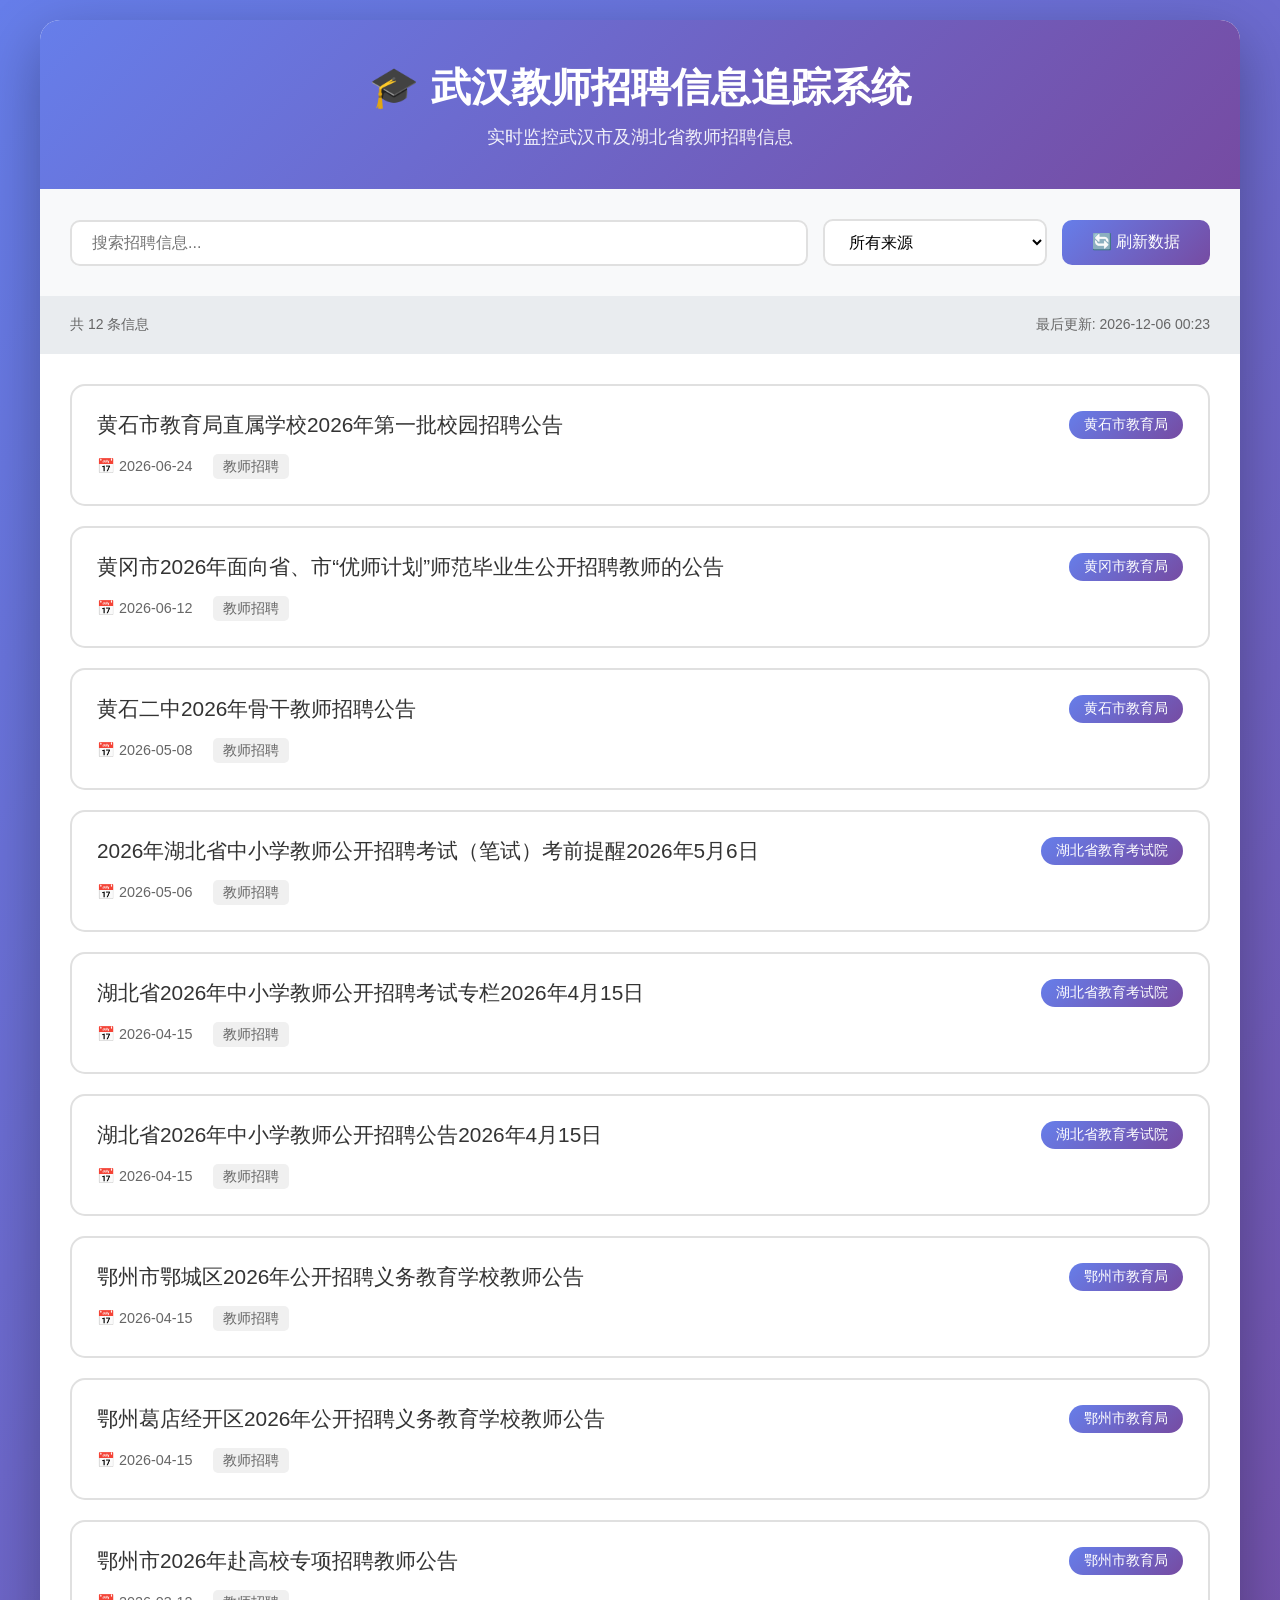
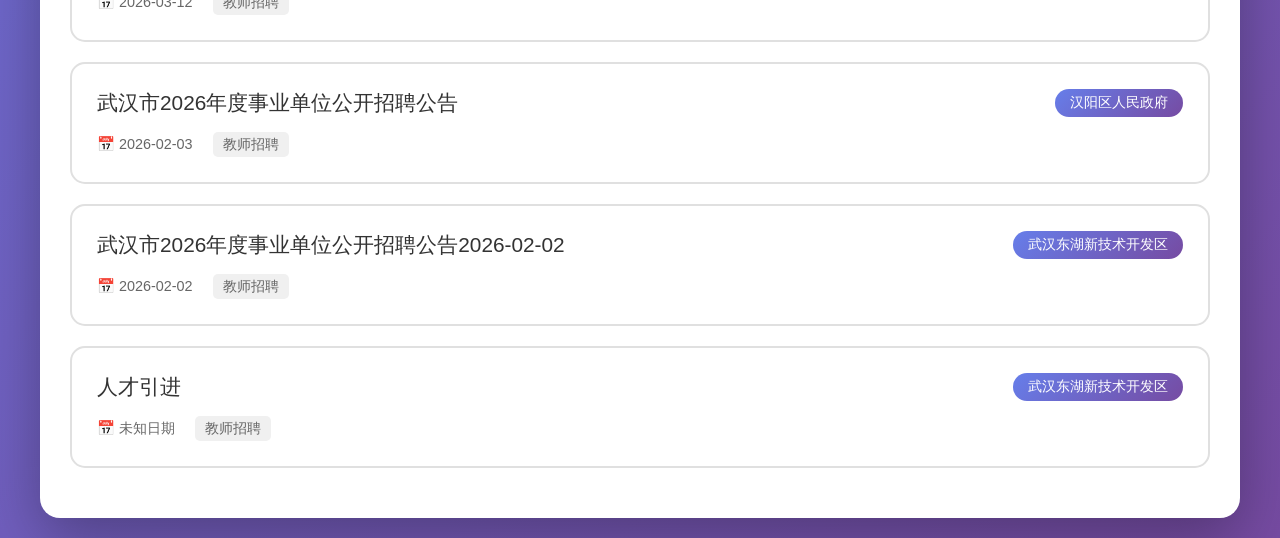
==== frontend/index.html @ ce36829b "feat: 新增7个数据源 + 搜狗微信搜索 + 前端动态过滤 + 自动部署Pages 数据源扩展: - 新增武汉东湖新技术开发区、汉阳区、蔡甸区政府网站 - 新增鄂州、黄石、黄冈、孝感市教育局官网 " ====
<!DOCTYPE html>
<html lang="zh-CN">
<head>
    <meta charset="UTF-8">
    <meta name="viewport" content="width=device-width, initial-scale=1.0">
    <title>武汉教师招聘信息追踪系统</title>
    <link rel="stylesheet" href="style.css">
</head>
<body>
    <div class="container">
        <header>
            <h1>🎓 武汉教师招聘信息追踪系统</h1>
            <p class="subtitle">实时监控武汉市及湖北省教师招聘信息</p>
        </header>

        <div class="controls">
            <input type="text" id="searchInput" placeholder="搜索招聘信息..." oninput="filterJobs()">
            <select id="sourceFilter" onchange="filterJobs()">
                <option value="">所有来源</option>
            </select>
            <button onclick="loadJobs()">🔄 刷新数据</button>
        </div>

        <div class="stats">
            <span id="totalCount">共 0 条信息</span>
            <span id="lastUpdate">最后更新: --</span>
        </div>

        <div id="jobList" class="job-list">
            <p class="loading">正在加载数据...</p>
        </div>
    </div>

    <script src="app.js"></script>
</body>
</html>
---- frontend/style.css ----
* {
    margin: 0;
    padding: 0;
    box-sizing: border-box;
}

body {
    font-family: -apple-system, BlinkMacSystemFont, 'Segoe UI', 'Noto Sans SC', sans-serif;
    background: linear-gradient(135deg, #667eea 0%, #764ba2 100%);
    min-height: 100vh;
    padding: 20px;
}

.container {
    max-width: 1200px;
    margin: 0 auto;
    background: white;
    border-radius: 20px;
    box-shadow: 0 20px 60px rgba(0, 0, 0, 0.3);
    overflow: hidden;
}

header {
    background: linear-gradient(135deg, #667eea 0%, #764ba2 100%);
    color: white;
    padding: 40px;
    text-align: center;
}

header h1 {
    font-size: 2.5em;
    margin-bottom: 10px;
}

.subtitle {
    font-size: 1.1em;
    opacity: 0.9;
}

.controls {
    padding: 30px;
    background: #f8f9fa;
    display: flex;
    gap: 15px;
    flex-wrap: wrap;
    align-items: center;
}

#searchInput {
    flex: 1;
    min-width: 300px;
    padding: 12px 20px;
    border: 2px solid #e0e0e0;
    border-radius: 10px;
    font-size: 16px;
    transition: border-color 0.3s;
}

#searchInput:focus {
    outline: none;
    border-color: #667eea;
}

#sourceFilter {
    padding: 12px 20px;
    border: 2px solid #e0e0e0;
    border-radius: 10px;
    font-size: 16px;
    background: white;
    cursor: pointer;
    min-width: 200px;
}

button {
    padding: 12px 30px;
    background: linear-gradient(135deg, #667eea 0%, #764ba2 100%);
    color: white;
    border: none;
    border-radius: 10px;
    font-size: 16px;
    cursor: pointer;
    transition: transform 0.2s;
}

button:hover {
    transform: translateY(-2px);
}

.stats {
    padding: 20px 30px;
    background: #e9ecef;
    display: flex;
    justify-content: space-between;
    font-size: 14px;
    color: #666;
}

.job-list {
    padding: 30px;
}

.job-item {
    background: white;
    border: 2px solid #e0e0e0;
    border-radius: 15px;
    padding: 25px;
    margin-bottom: 20px;
    transition: all 0.3s;
    cursor: pointer;
}

.job-item:hover {
    border-color: #667eea;
    box-shadow: 0 5px 20px rgba(102, 126, 234, 0.2);
    transform: translateY(-2px);
}

.job-header {
    display: flex;
    justify-content: space-between;
    align-items: flex-start;
    margin-bottom: 15px;
}

.job-title {
    font-size: 1.3em;
    color: #333;
    flex: 1;
    margin-right: 15px;
}

.job-source {
    background: linear-gradient(135deg, #667eea 0%, #764ba2 100%);
    color: white;
    padding: 5px 15px;
    border-radius: 20px;
    font-size: 0.85em;
    white-space: nowrap;
}

.job-meta {
    display: flex;
    gap: 20px;
    color: #666;
    font-size: 0.9em;
}

.job-date {
    display: flex;
    align-items: center;
    gap: 5px;
}

.job-type {
    background: #f0f0f0;
    padding: 3px 10px;
    border-radius: 5px;
}

.loading {
    text-align: center;
    padding: 60px;
    color: #666;
    font-size: 1.2em;
}

.no-results {
    text-align: center;
    padding: 60px;
    color: #999;
    font-size: 1.1em;
}

@media (max-width: 768px) {
    header h1 {
        font-size: 1.8em;
    }
    
    .controls {
        flex-direction: column;
    }
    
    #searchInput {
        min-width: 100%;
    }
    
    .job-header {
        flex-direction: column;
        gap: 10px;
    }
}
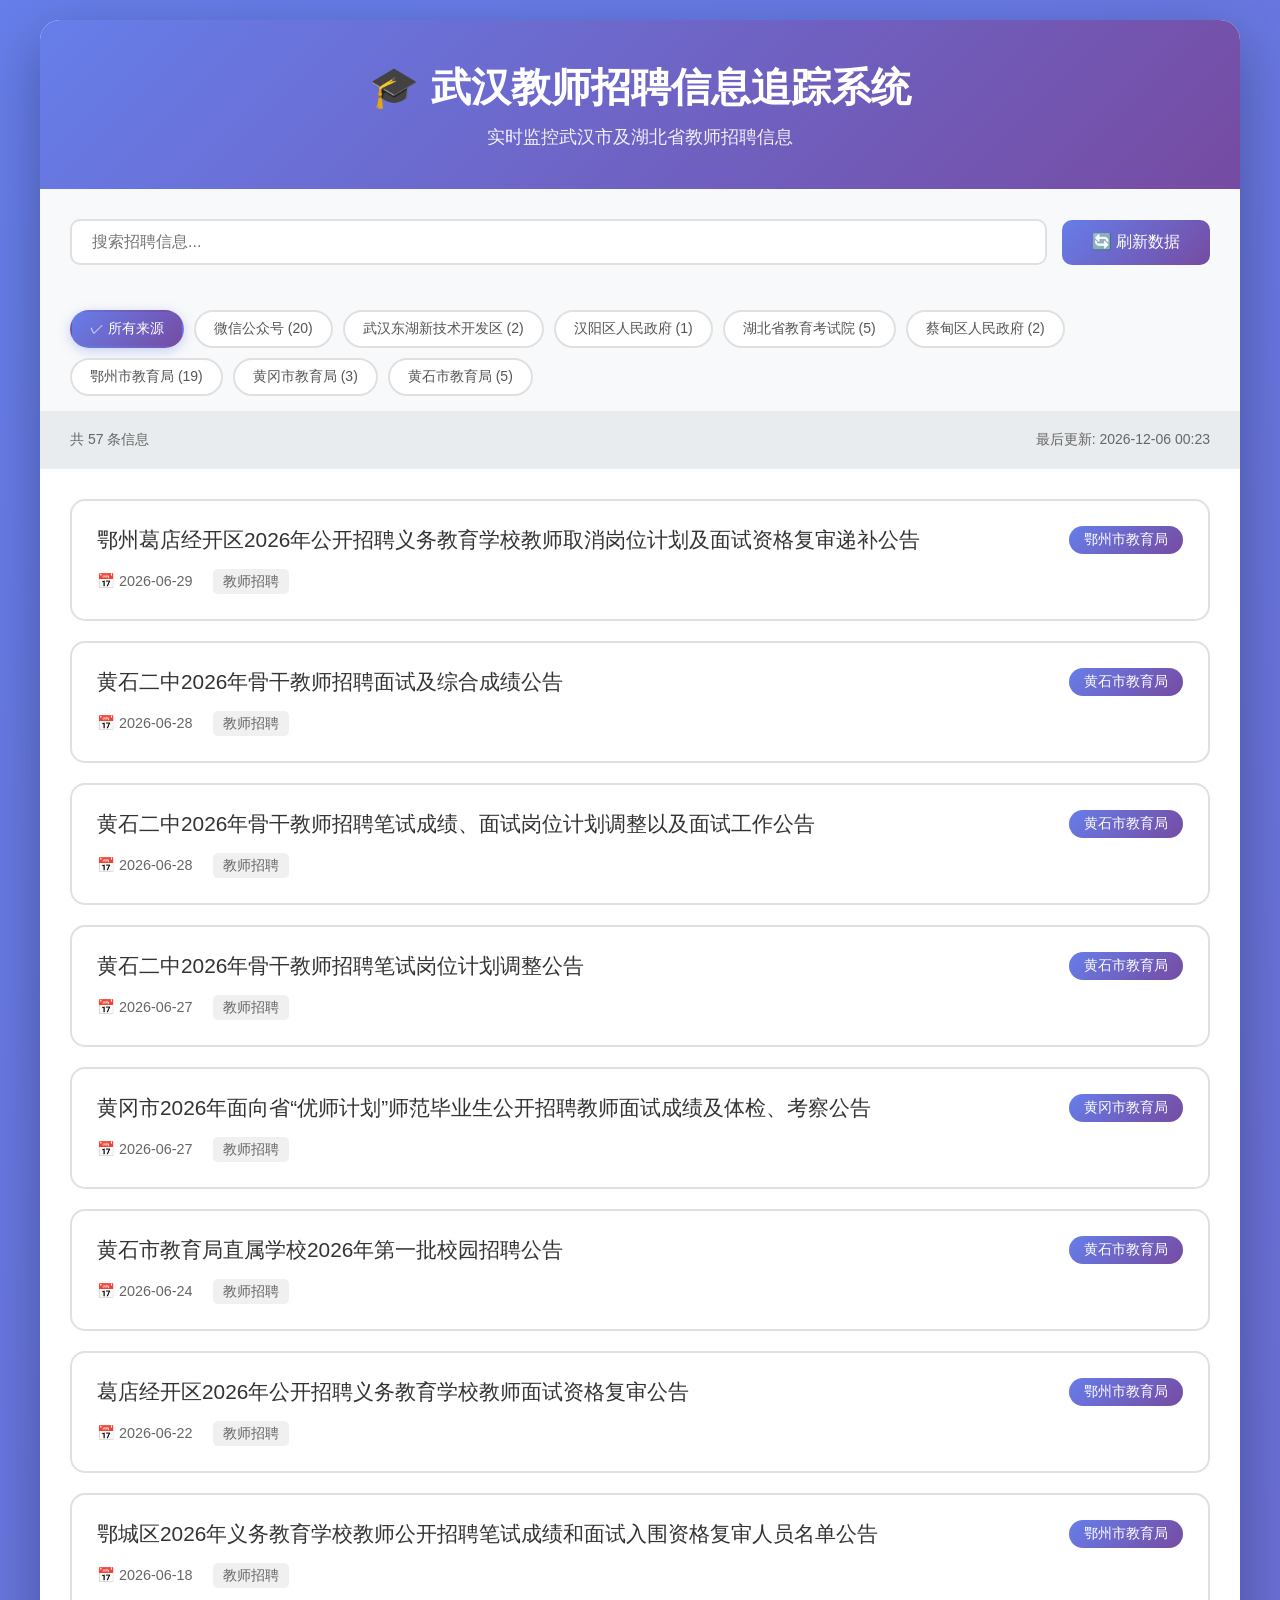
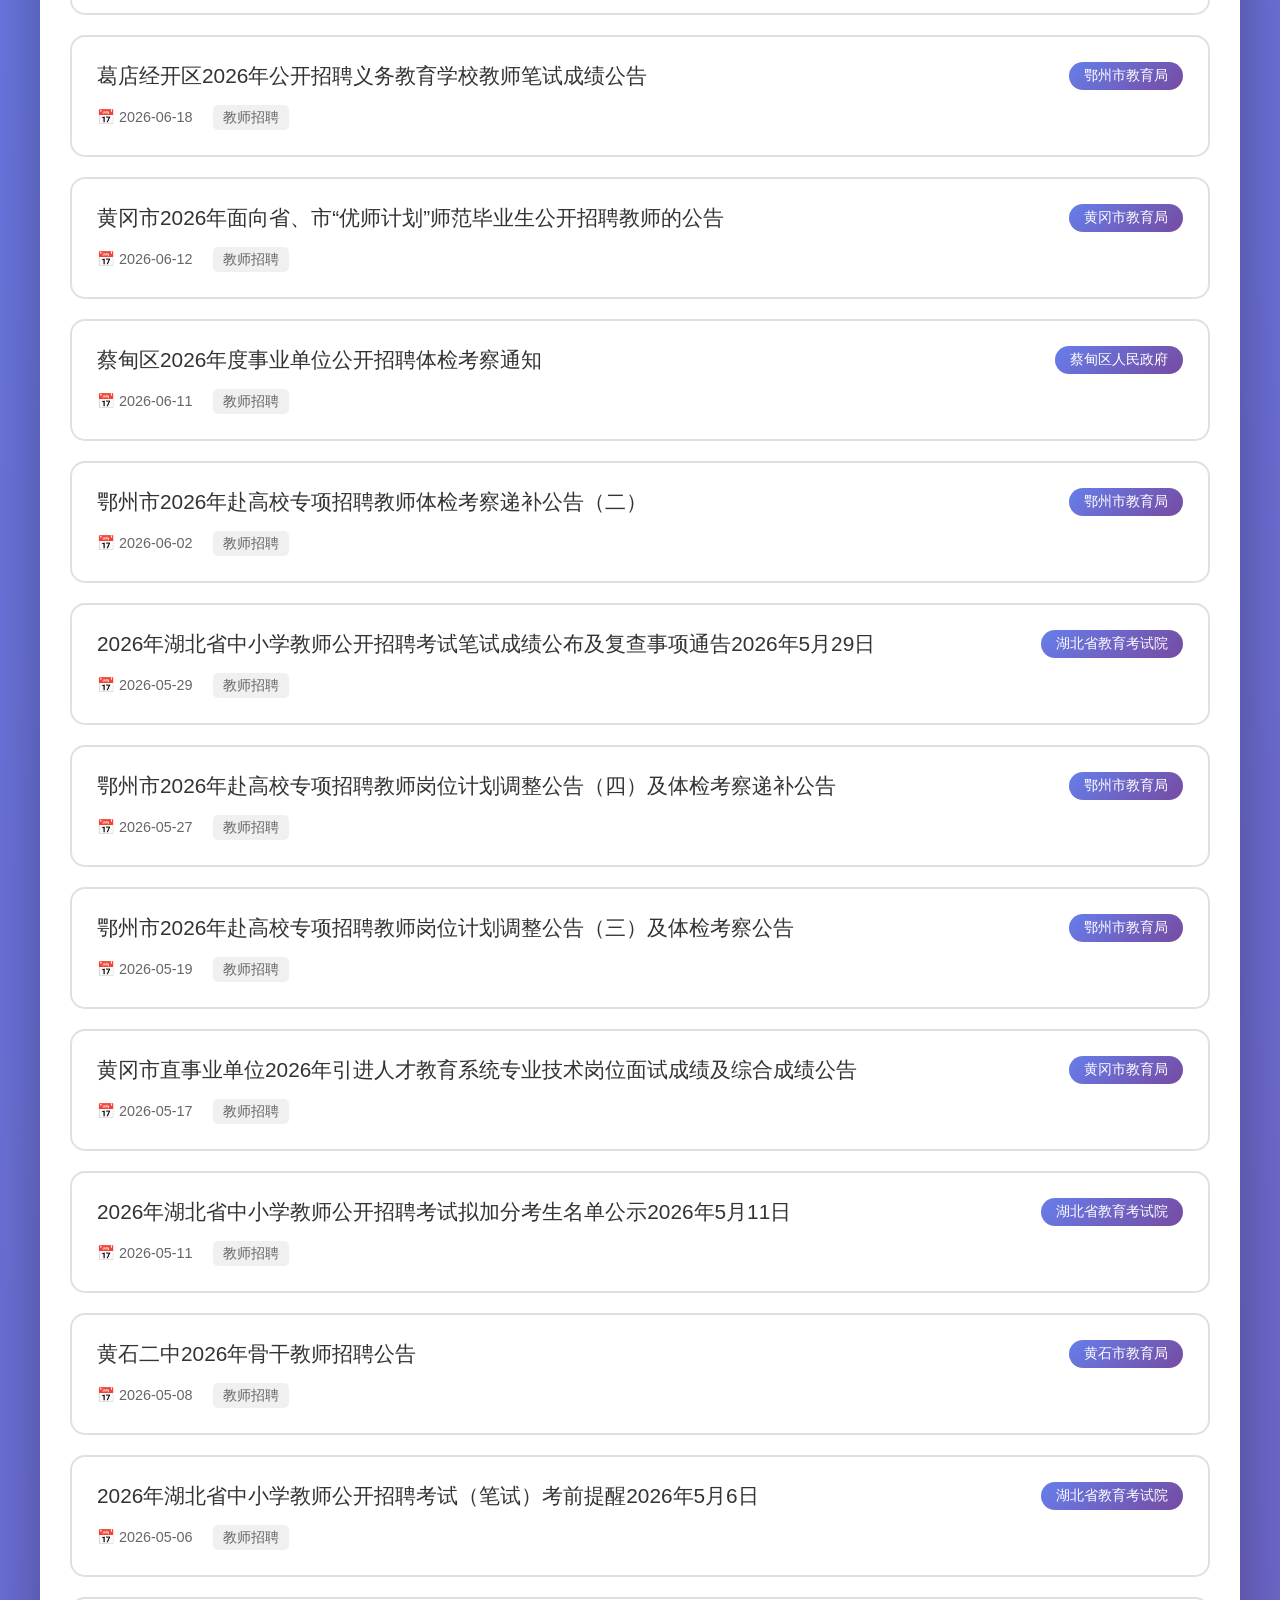
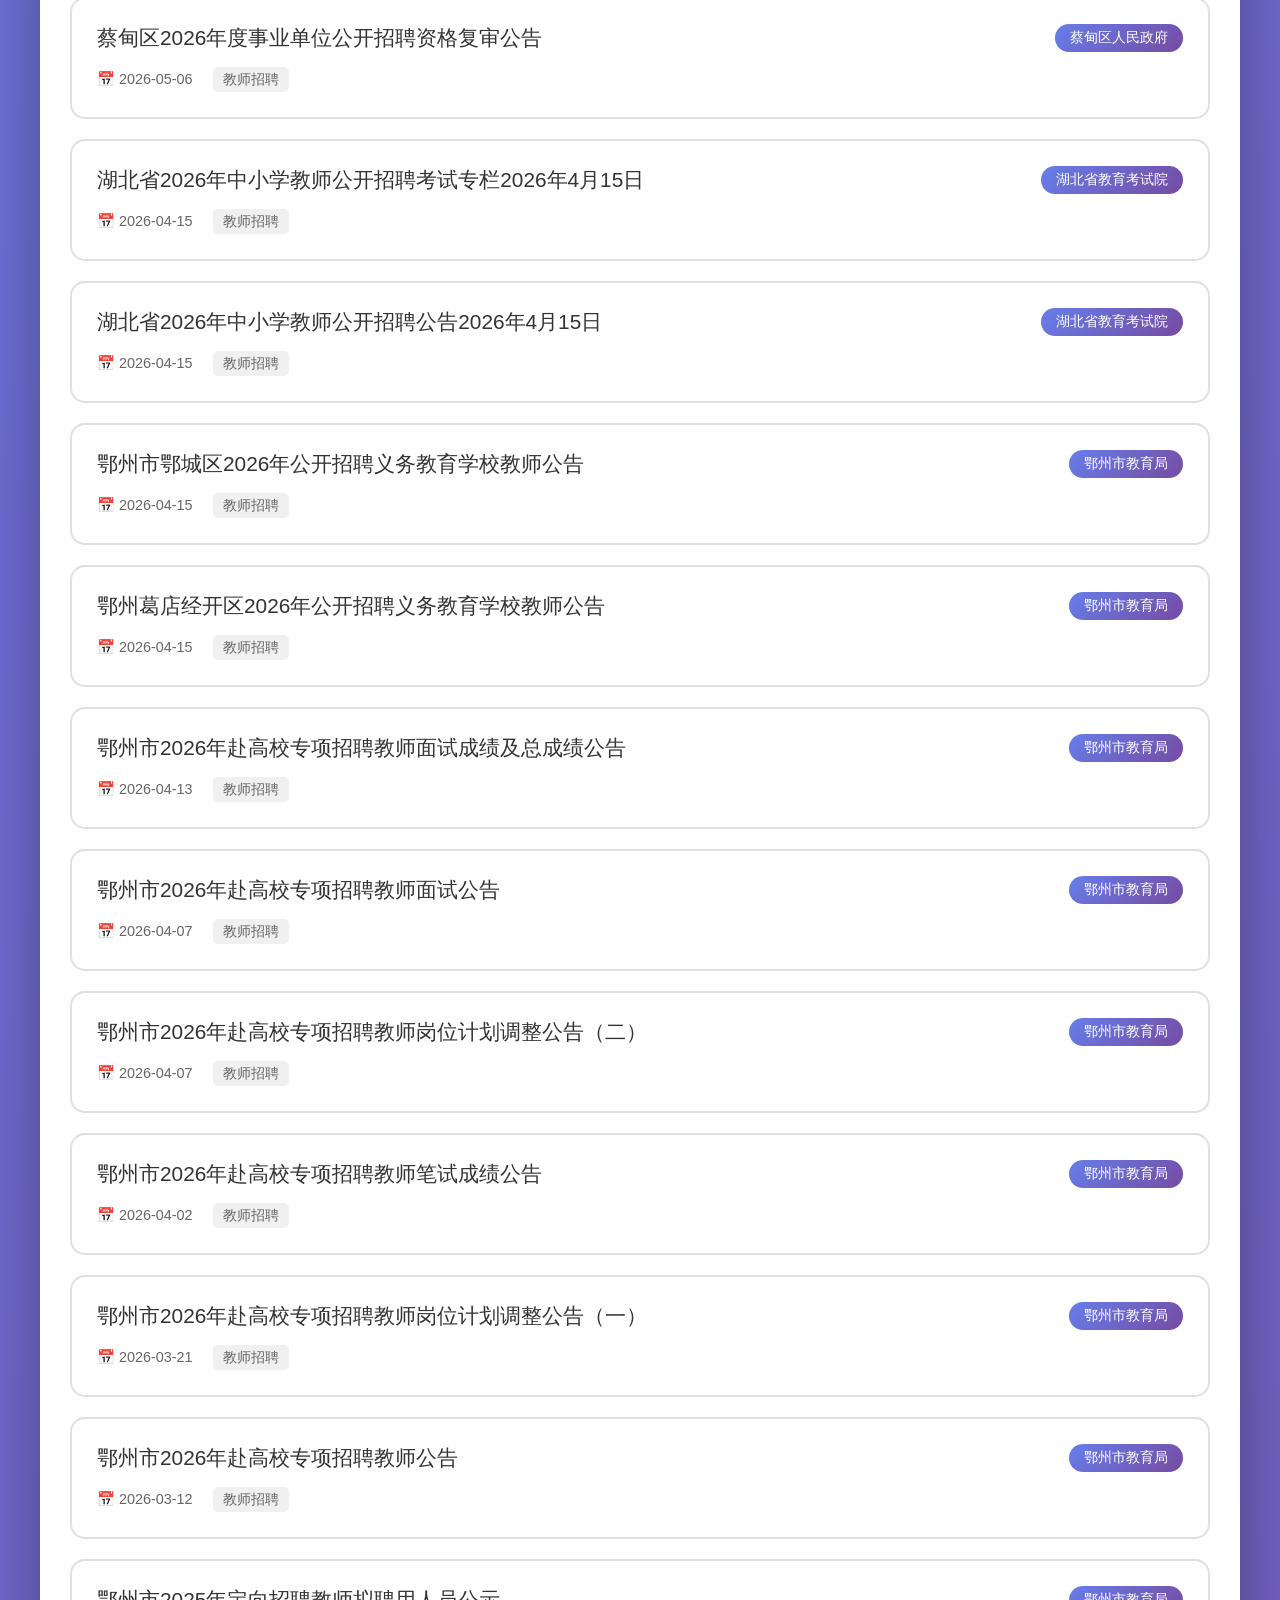
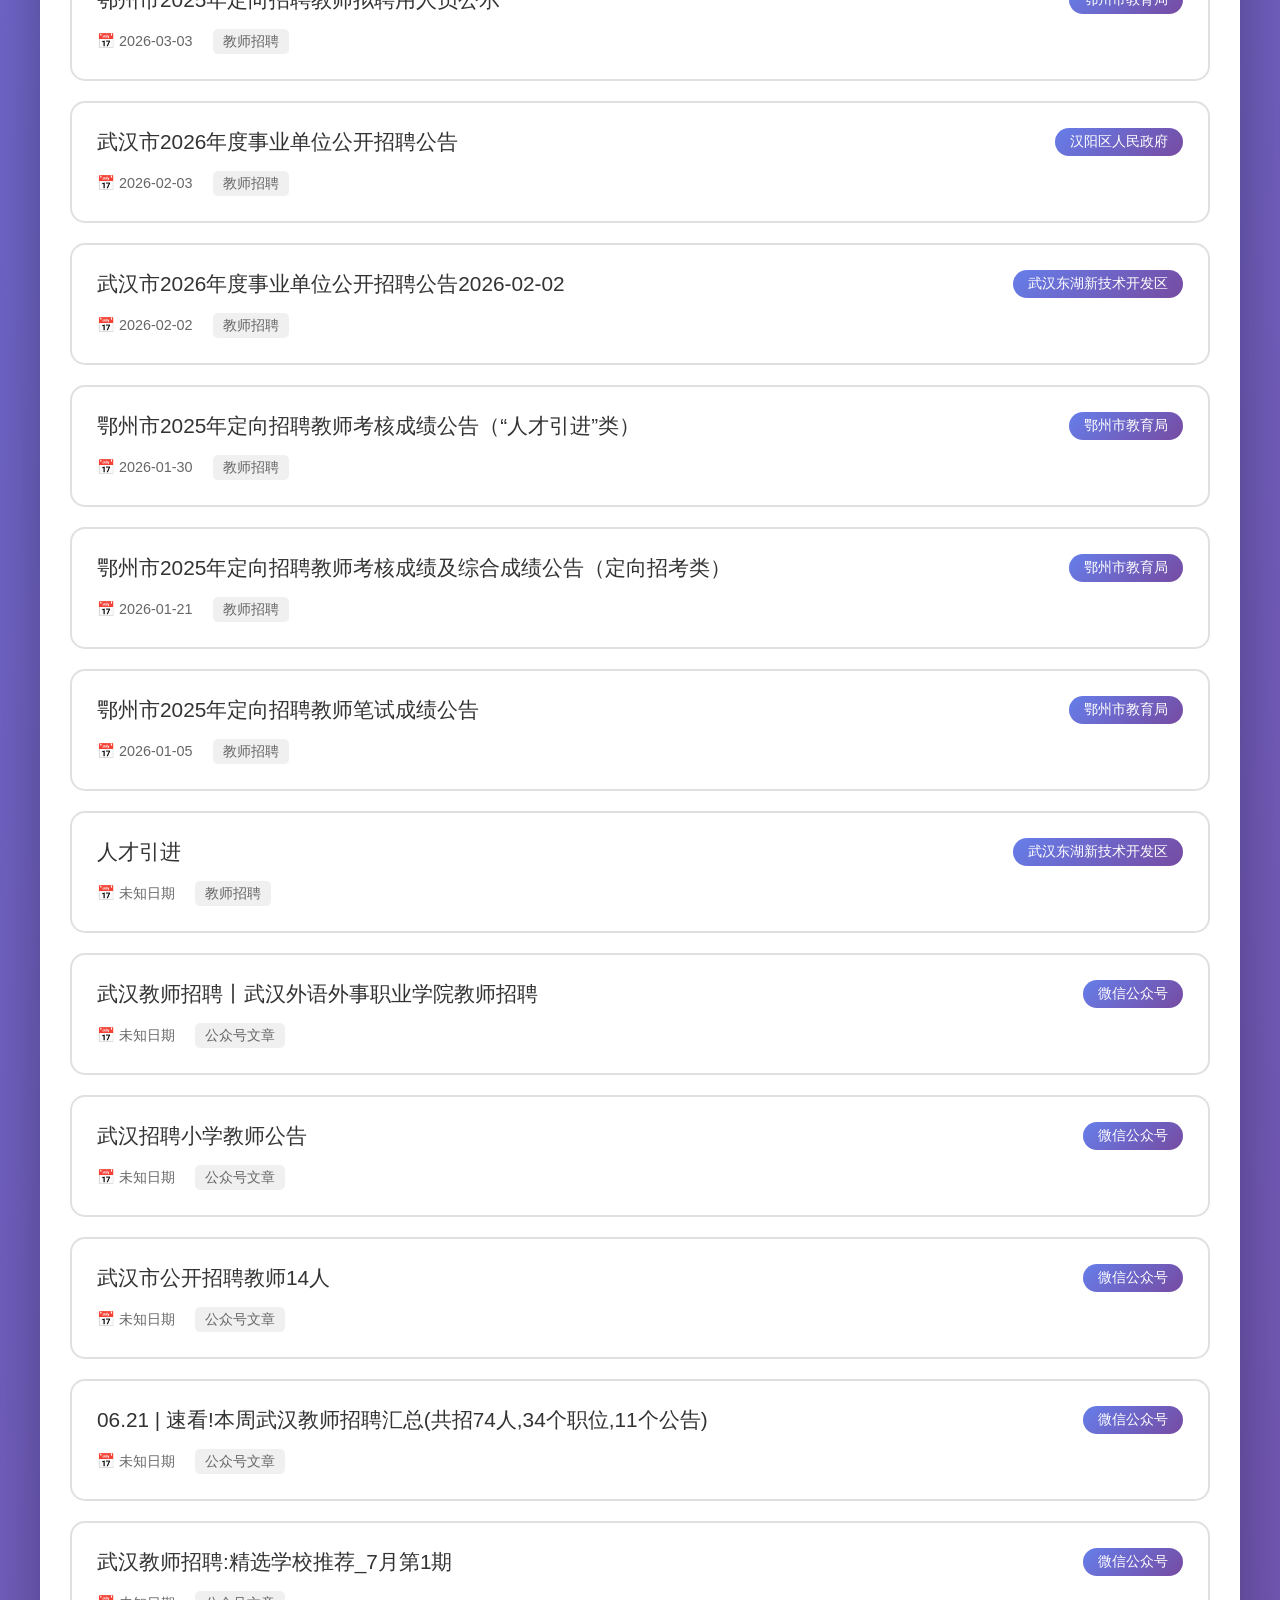
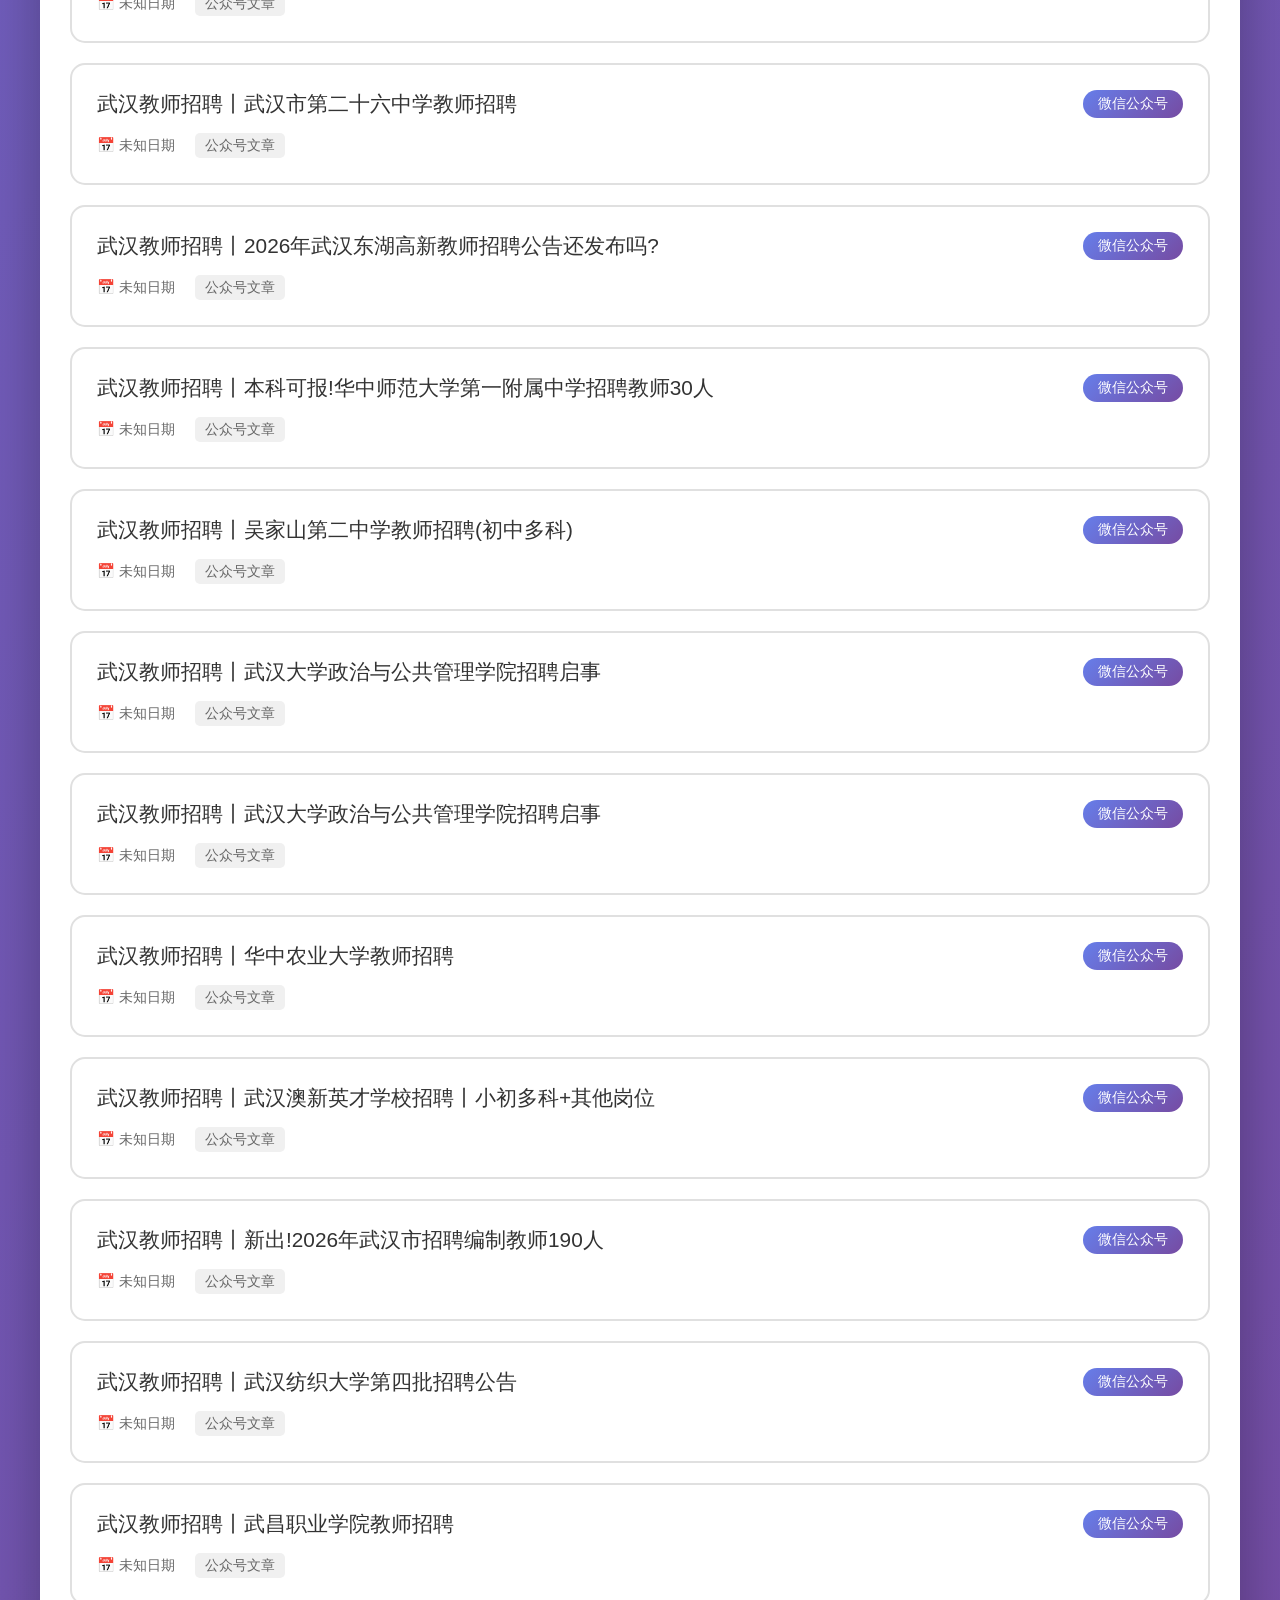
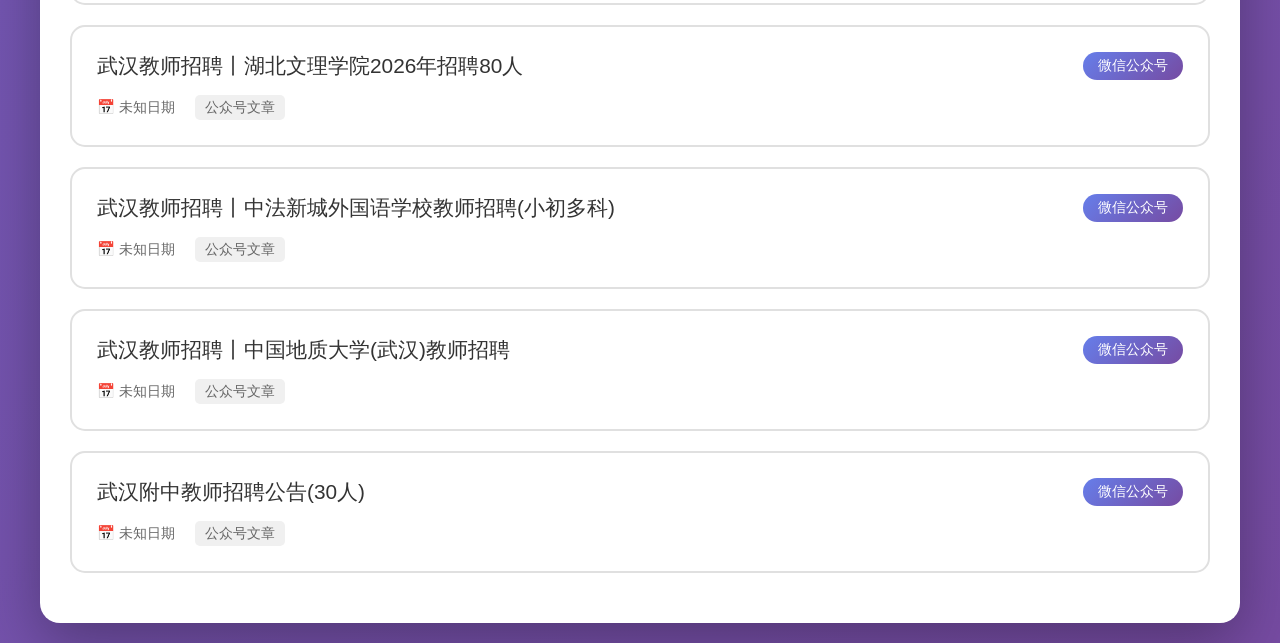
==== commit 88f2ea36: "来源筛选改为卡片式点击选择，替换下拉弹窗" ====
--- a/frontend/index.html
+++ b/frontend/index.html
@@ -15,10 +15,12 @@
 
         <div class="controls">
             <input type="text" id="searchInput" placeholder="搜索招聘信息..." oninput="filterJobs()">
-            <select id="sourceFilter" onchange="filterJobs()">
-                <option value="">所有来源</option>
-            </select>
             <button onclick="loadJobs()">🔄 刷新数据</button>
+        </div>
+
+        <!-- 来源筛选卡片 -->
+        <div class="source-cards" id="sourceCards">
+            <!-- JS 动态生成 -->
         </div>
 
         <div class="stats">
--- a/frontend/style.css
+++ b/frontend/style.css
@@ -69,6 +69,41 @@
     background: white;
     cursor: pointer;
     min-width: 200px;
+}
+
+/* 来源筛选卡片 */
+.source-cards {
+    padding: 15px 30px;
+    background: #f8f9fa;
+    display: flex;
+    flex-wrap: wrap;
+    gap: 10px;
+}
+
+.source-card {
+    padding: 8px 18px;
+    border: 2px solid #e0e0e0;
+    border-radius: 20px;
+    font-size: 14px;
+    color: #555;
+    cursor: pointer;
+    transition: all 0.25s ease;
+    user-select: none;
+    white-space: nowrap;
+    background: white;
+}
+
+.source-card:hover {
+    border-color: #667eea;
+    color: #667eea;
+    transform: translateY(-1px);
+}
+
+.source-card.active {
+    background: linear-gradient(135deg, #667eea 0%, #764ba2 100%);
+    color: white;
+    border-color: transparent;
+    box-shadow: 0 3px 12px rgba(102, 126, 234, 0.35);
 }
 
 button {
@@ -183,6 +218,16 @@
     #searchInput {
         min-width: 100%;
     }
+
+    .source-cards {
+        padding: 12px 15px;
+        gap: 8px;
+    }
+
+    .source-card {
+        padding: 6px 14px;
+        font-size: 13px;
+    }
     
     .job-header {
         flex-direction: column;
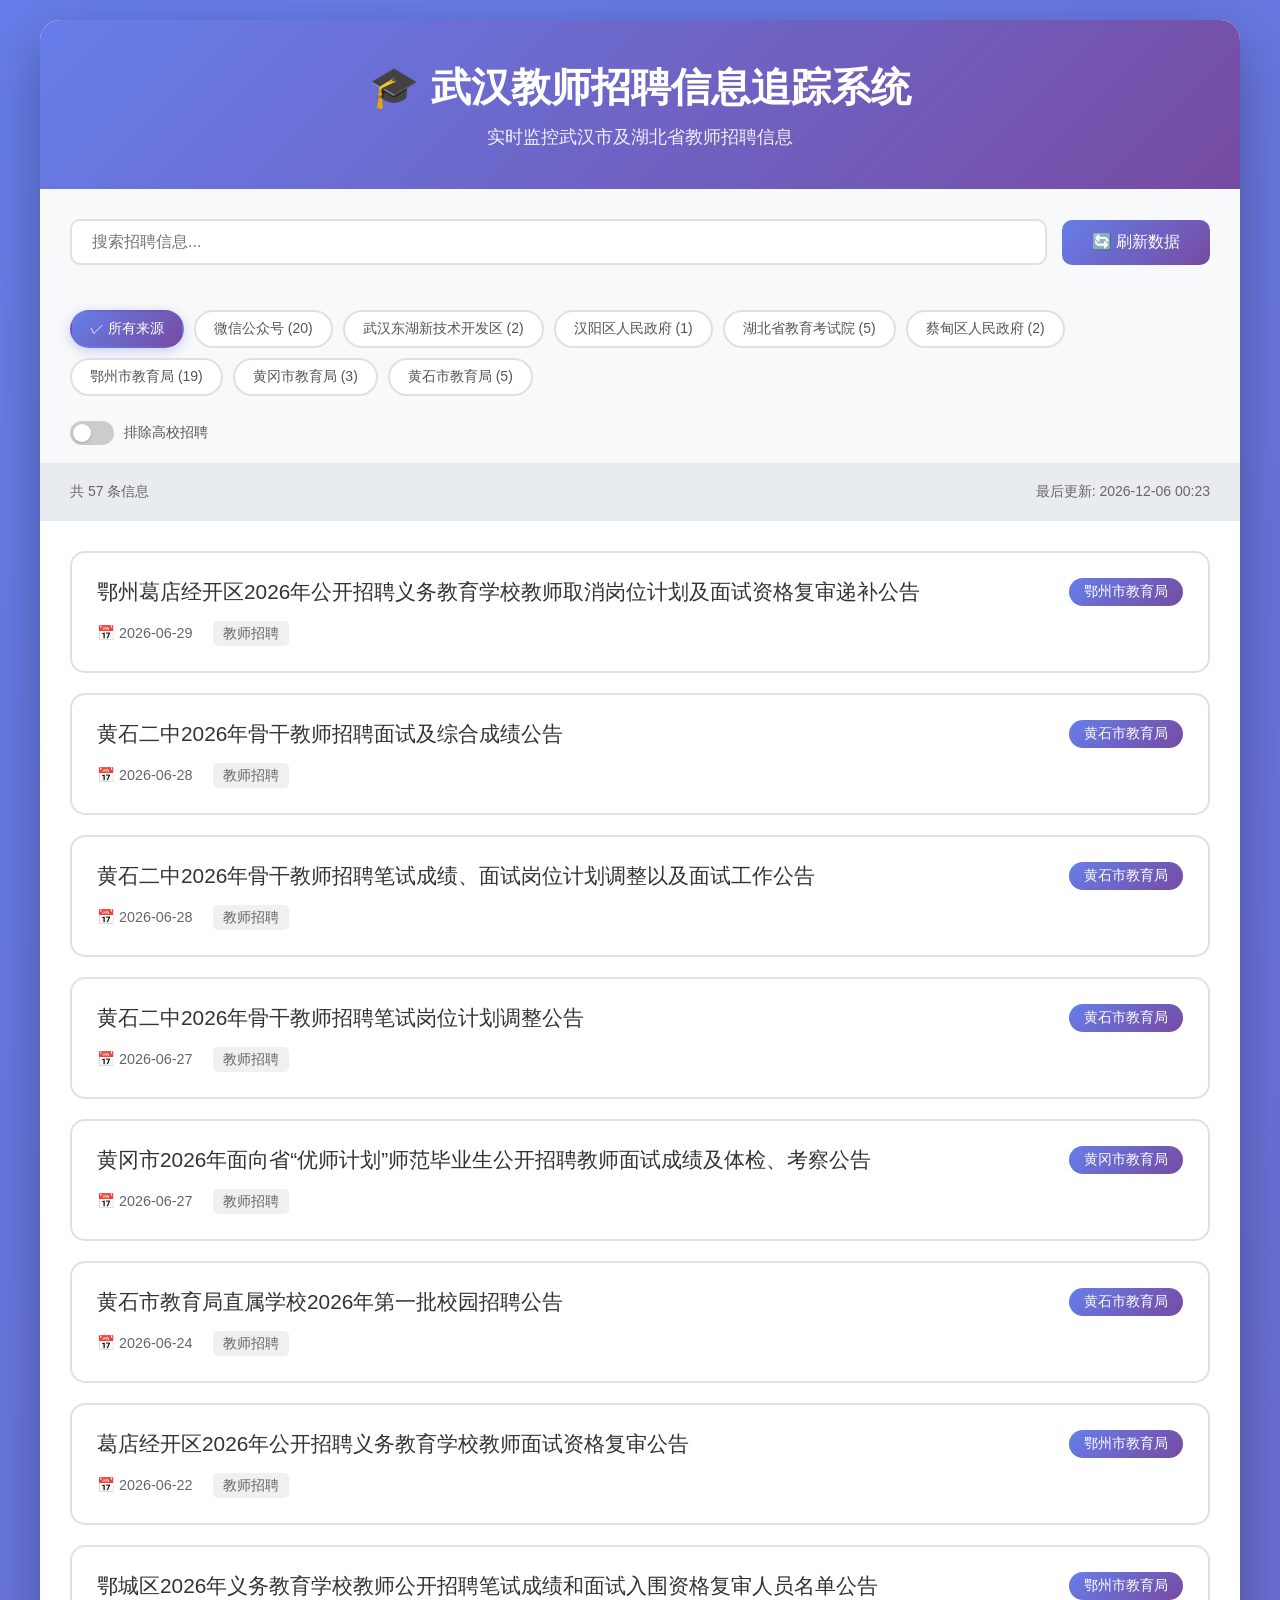
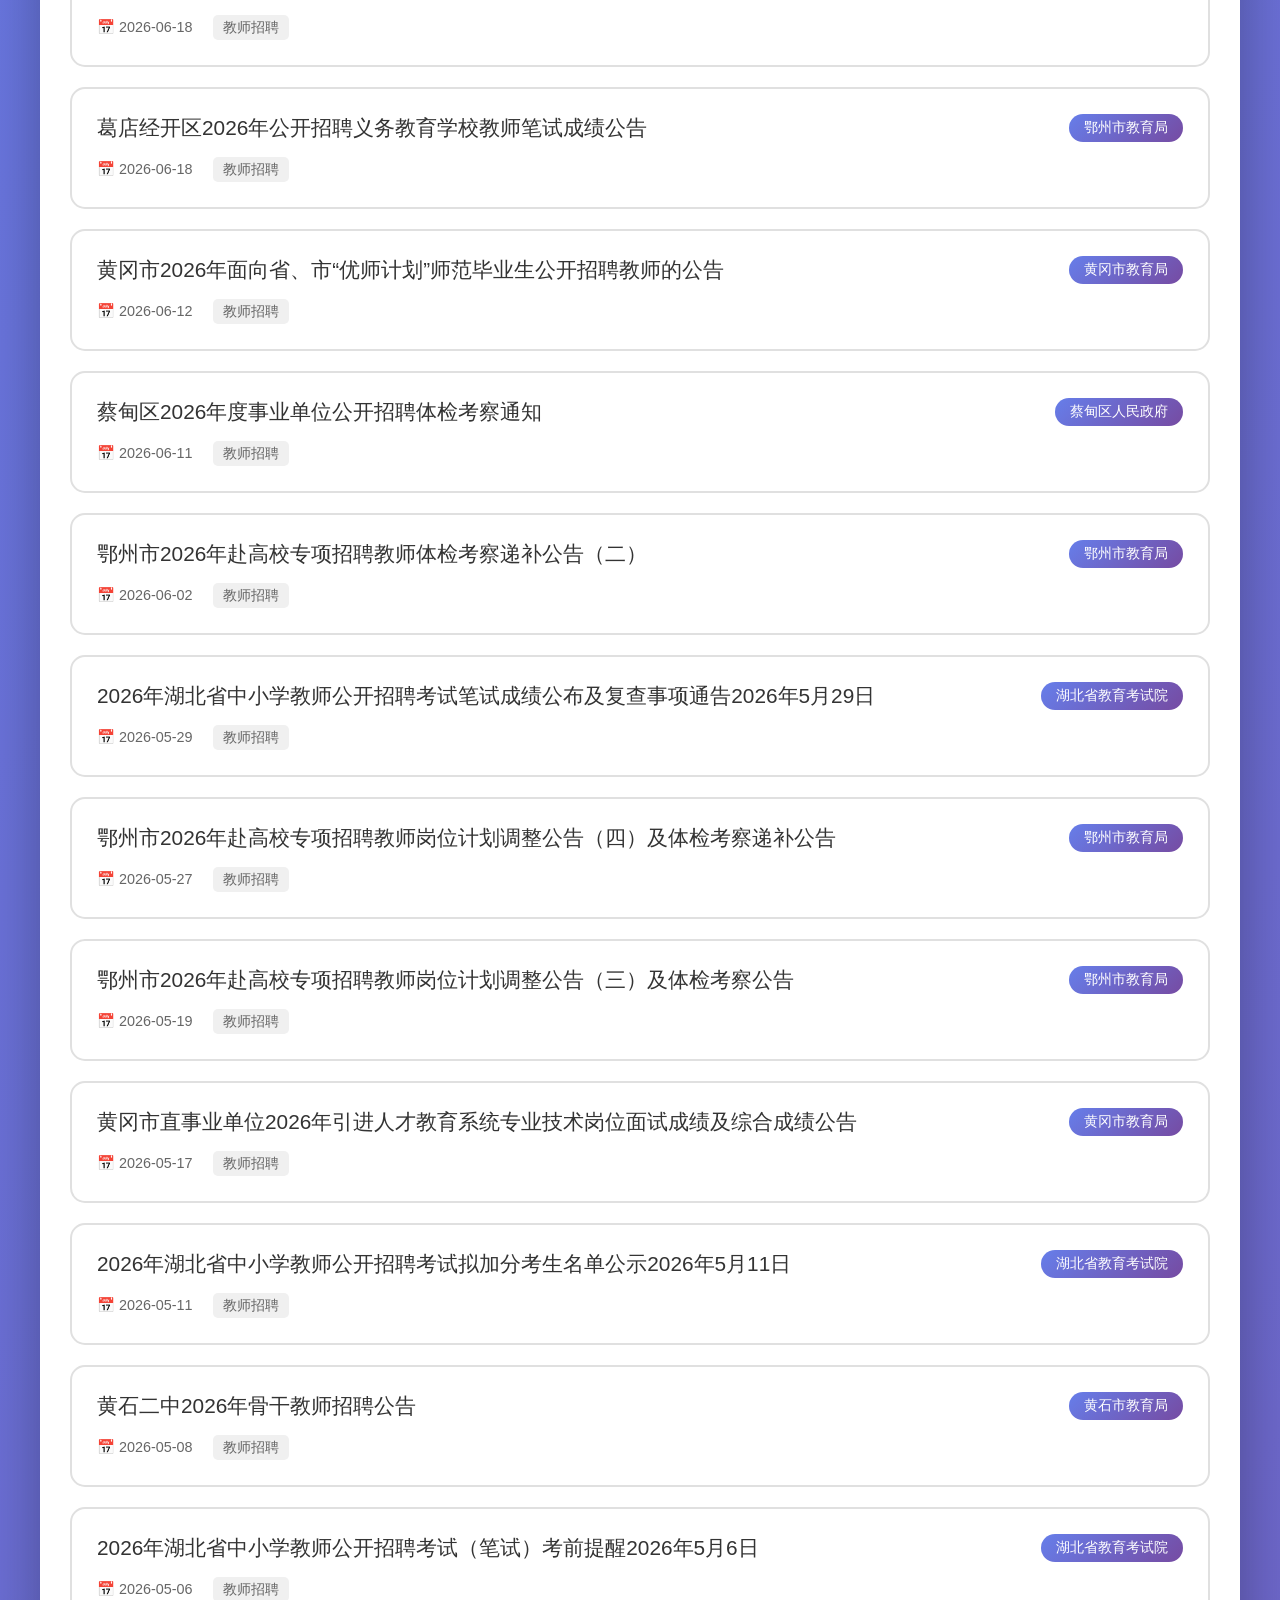
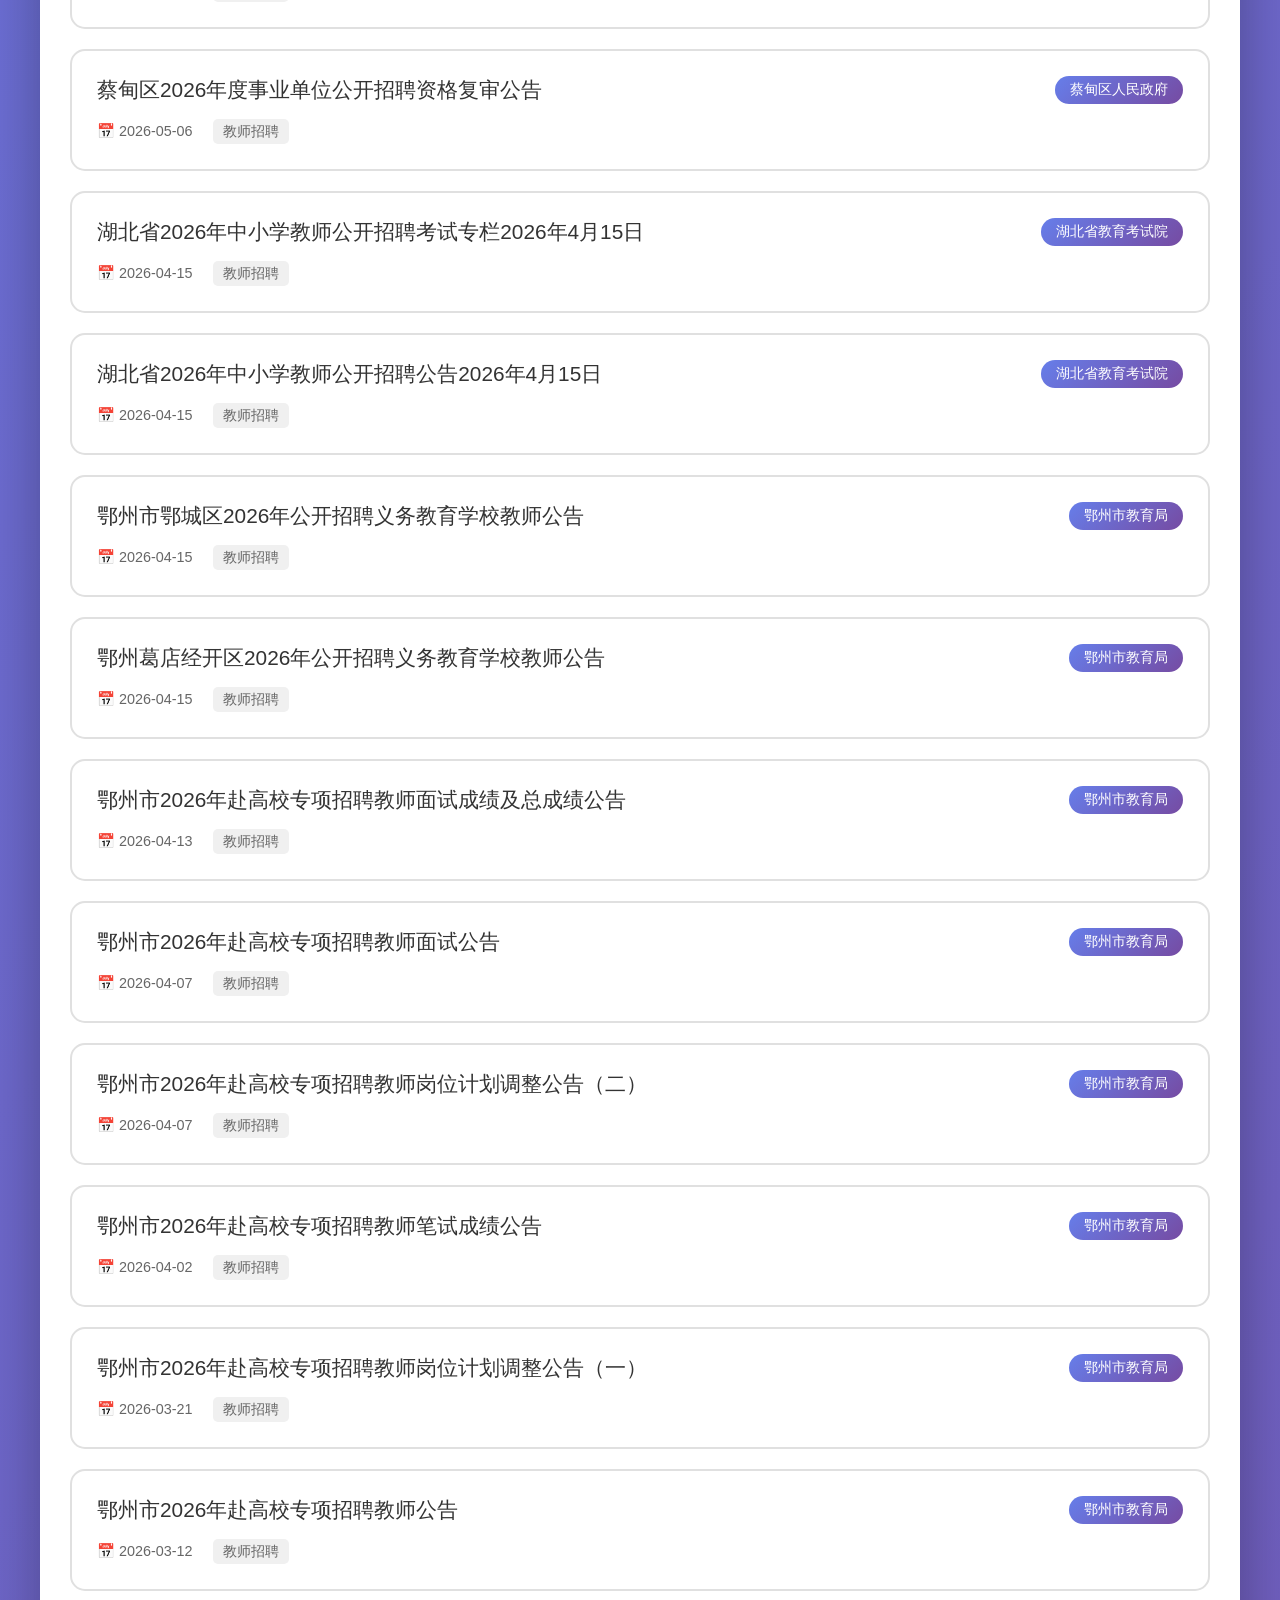
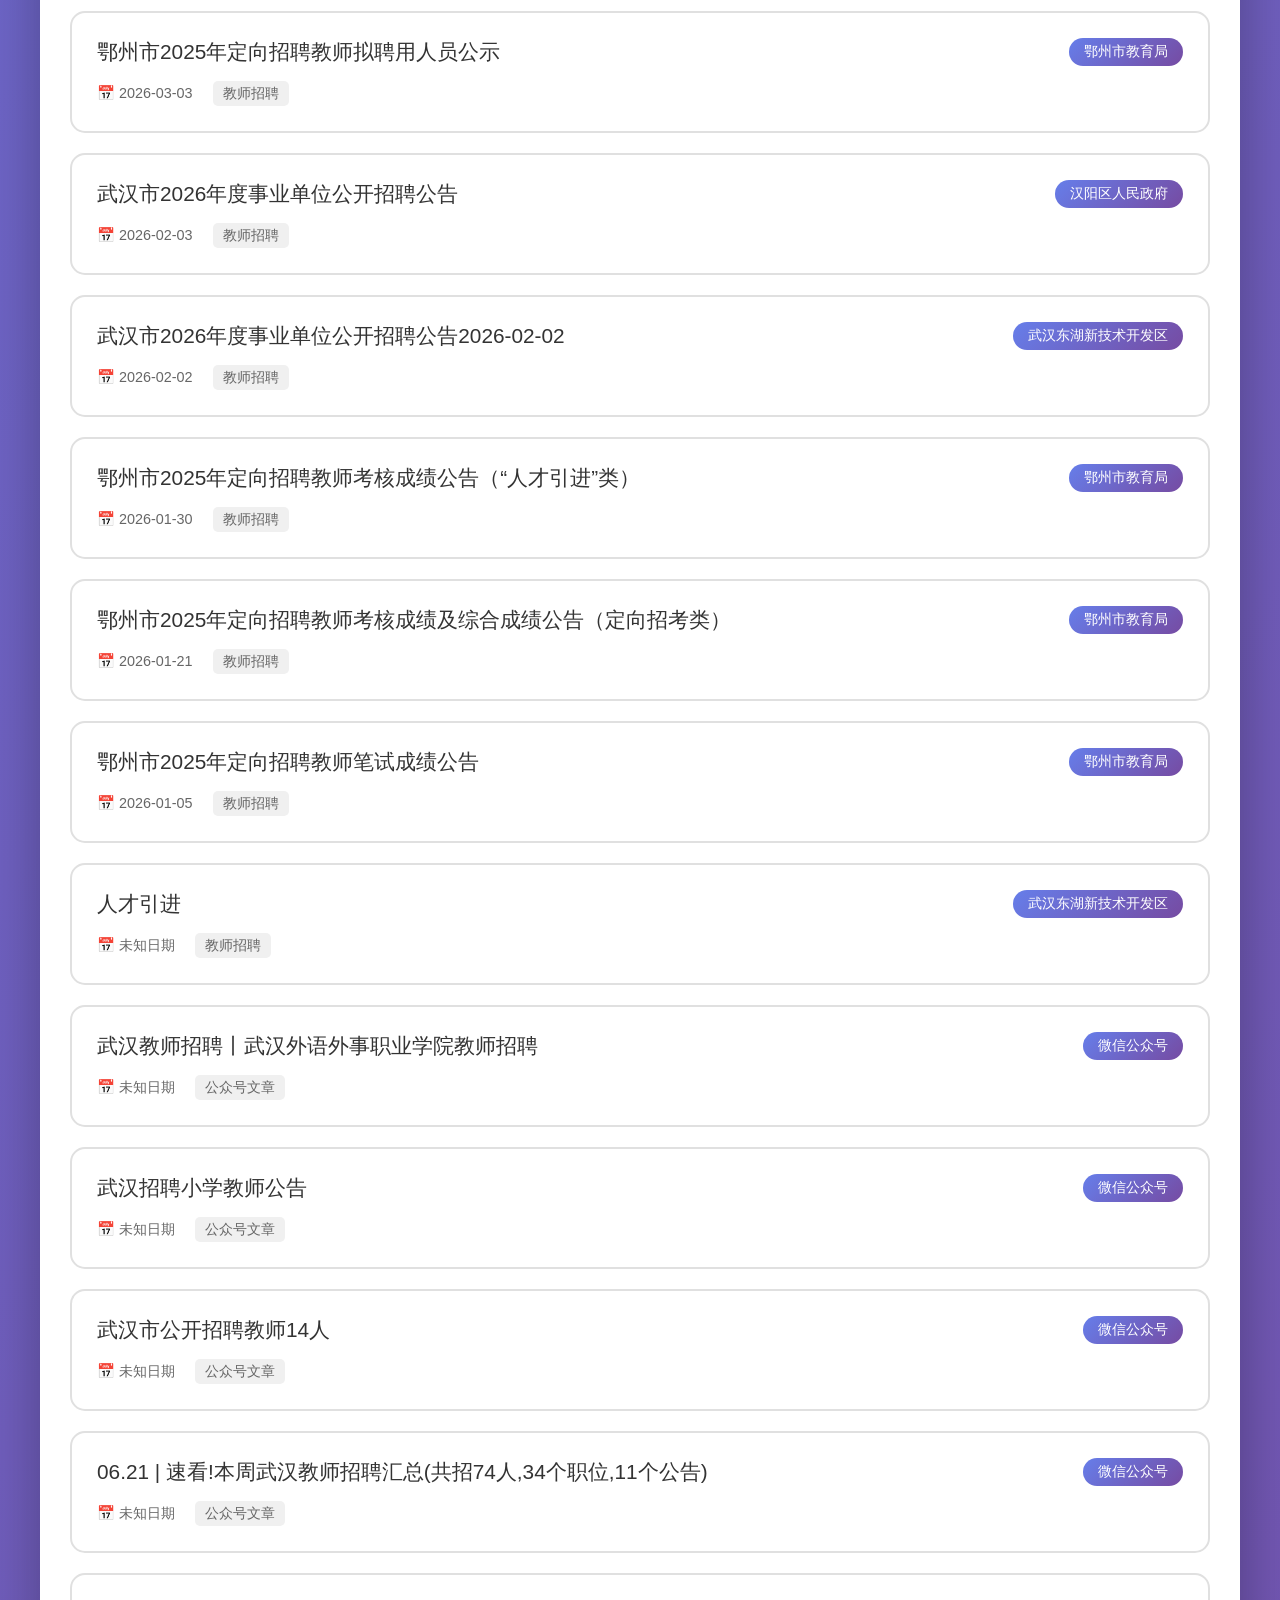
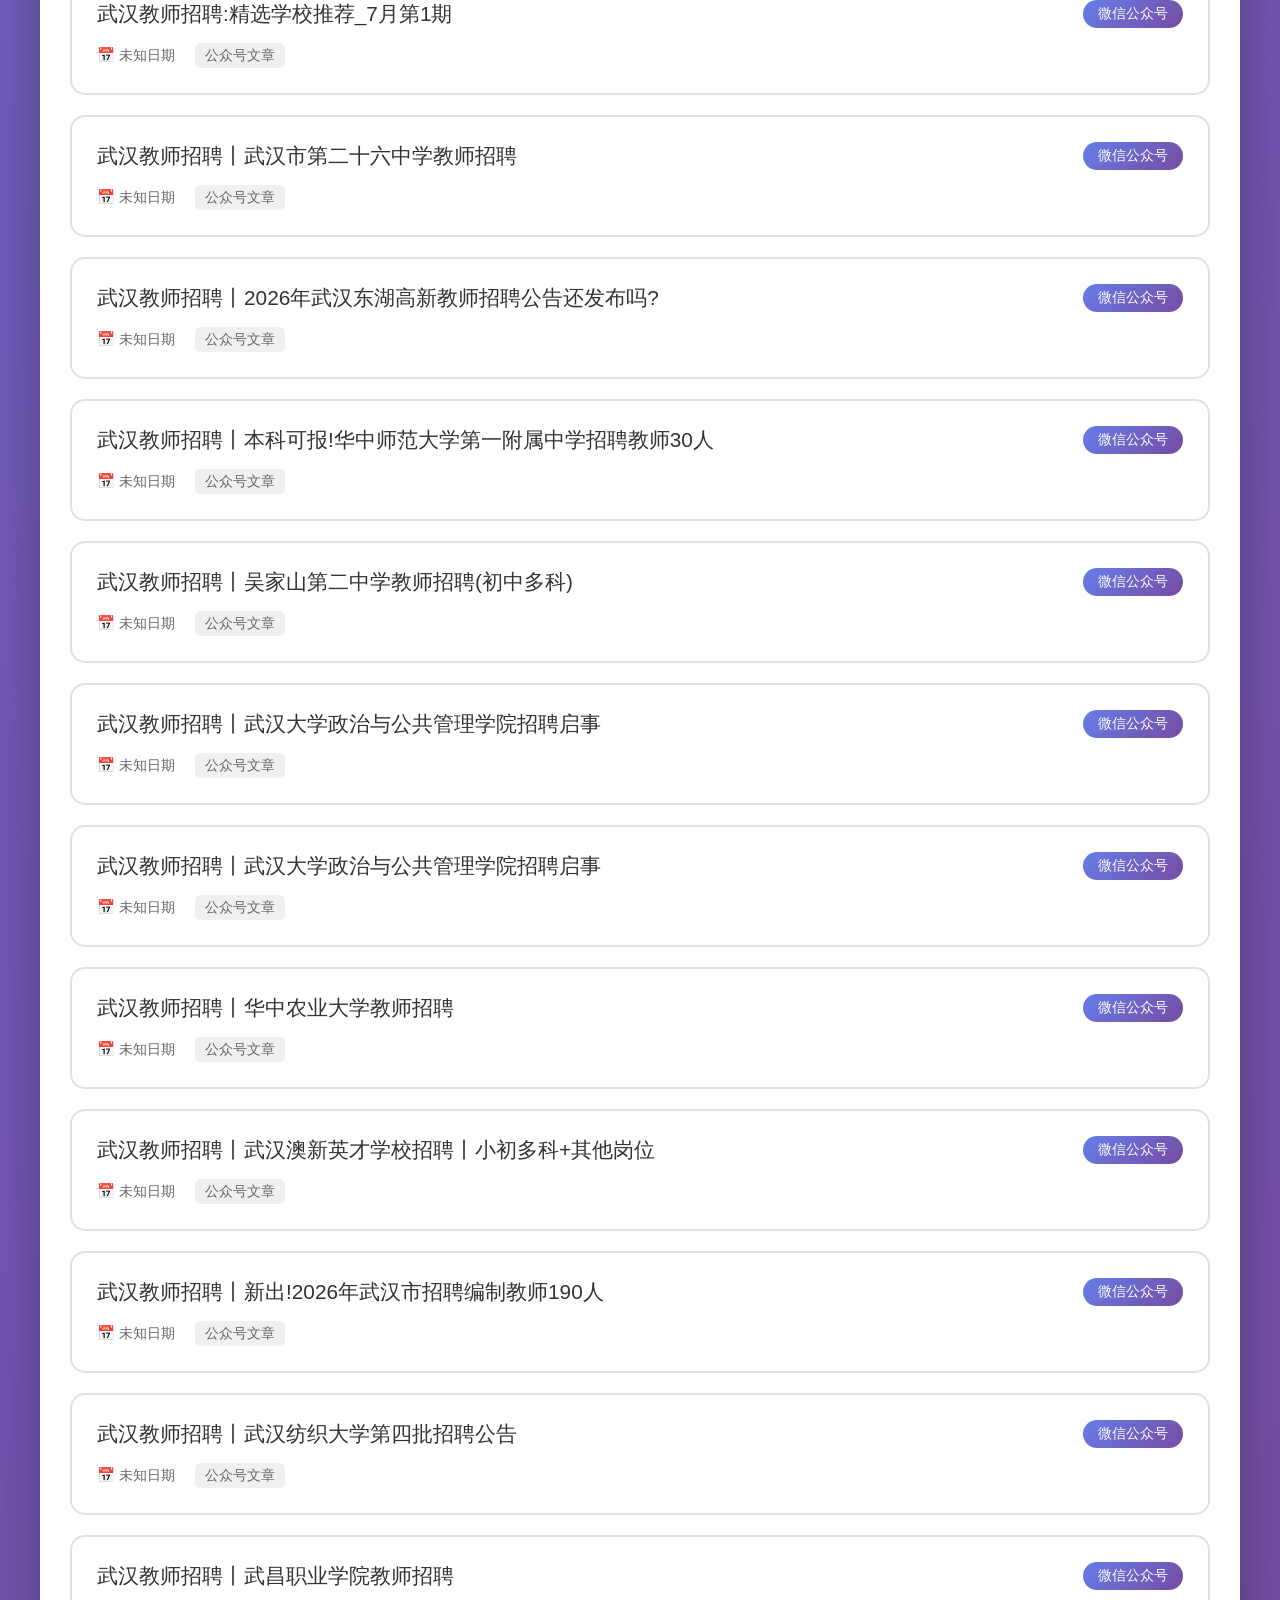
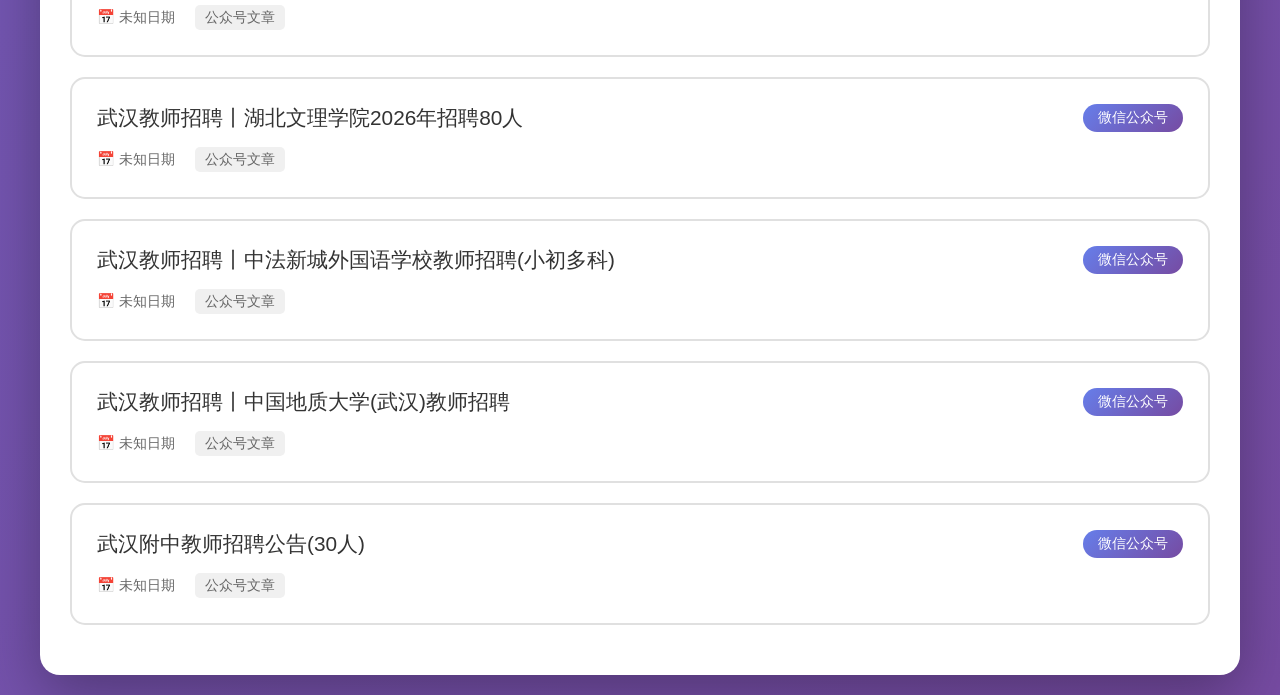
==== commit 212518a2: "新增排除高校招聘筛选（爬虫端+前端开关） - crawl_utils.py: is_valid_job_posting 新增高校教员招聘过滤逻辑，   排除高校作为雇主的招聘公告（保留赴高校专项招聘、" ====
--- a/frontend/index.html
+++ b/frontend/index.html
@@ -23,6 +23,15 @@
             <!-- JS 动态生成 -->
         </div>
 
+        <!-- 额外筛选选项 -->
+        <div class="extra-filters">
+            <label class="toggle-label">
+                <input type="checkbox" id="excludeUniversity" onchange="filterJobs()">
+                <span class="toggle-switch"></span>
+                <span class="toggle-text">排除高校招聘</span>
+            </label>
+        </div>
+
         <div class="stats">
             <span id="totalCount">共 0 条信息</span>
             <span id="lastUpdate">最后更新: --</span>
--- a/frontend/style.css
+++ b/frontend/style.css
@@ -104,6 +104,65 @@
     color: white;
     border-color: transparent;
     box-shadow: 0 3px 12px rgba(102, 126, 234, 0.35);
+}
+
+/* 额外筛选区域 */
+.extra-filters {
+    padding: 10px 30px 18px;
+    background: #f8f9fa;
+    display: flex;
+    gap: 20px;
+    flex-wrap: wrap;
+    align-items: center;
+}
+
+/* 开关样式 */
+.toggle-label {
+    display: inline-flex;
+    align-items: center;
+    gap: 10px;
+    cursor: pointer;
+    font-size: 14px;
+    color: #555;
+    user-select: none;
+}
+
+.toggle-label input[type="checkbox"] {
+    display: none;
+}
+
+.toggle-switch {
+    position: relative;
+    width: 44px;
+    height: 24px;
+    background: #ccc;
+    border-radius: 12px;
+    transition: background 0.3s;
+}
+
+.toggle-switch::after {
+    content: '';
+    position: absolute;
+    top: 3px;
+    left: 3px;
+    width: 18px;
+    height: 18px;
+    background: white;
+    border-radius: 50%;
+    transition: transform 0.3s;
+    box-shadow: 0 1px 3px rgba(0,0,0,0.2);
+}
+
+.toggle-label input[type="checkbox"]:checked + .toggle-switch {
+    background: linear-gradient(135deg, #667eea 0%, #764ba2 100%);
+}
+
+.toggle-label input[type="checkbox"]:checked + .toggle-switch::after {
+    transform: translateX(20px);
+}
+
+.toggle-text {
+    font-weight: 500;
 }
 
 button {
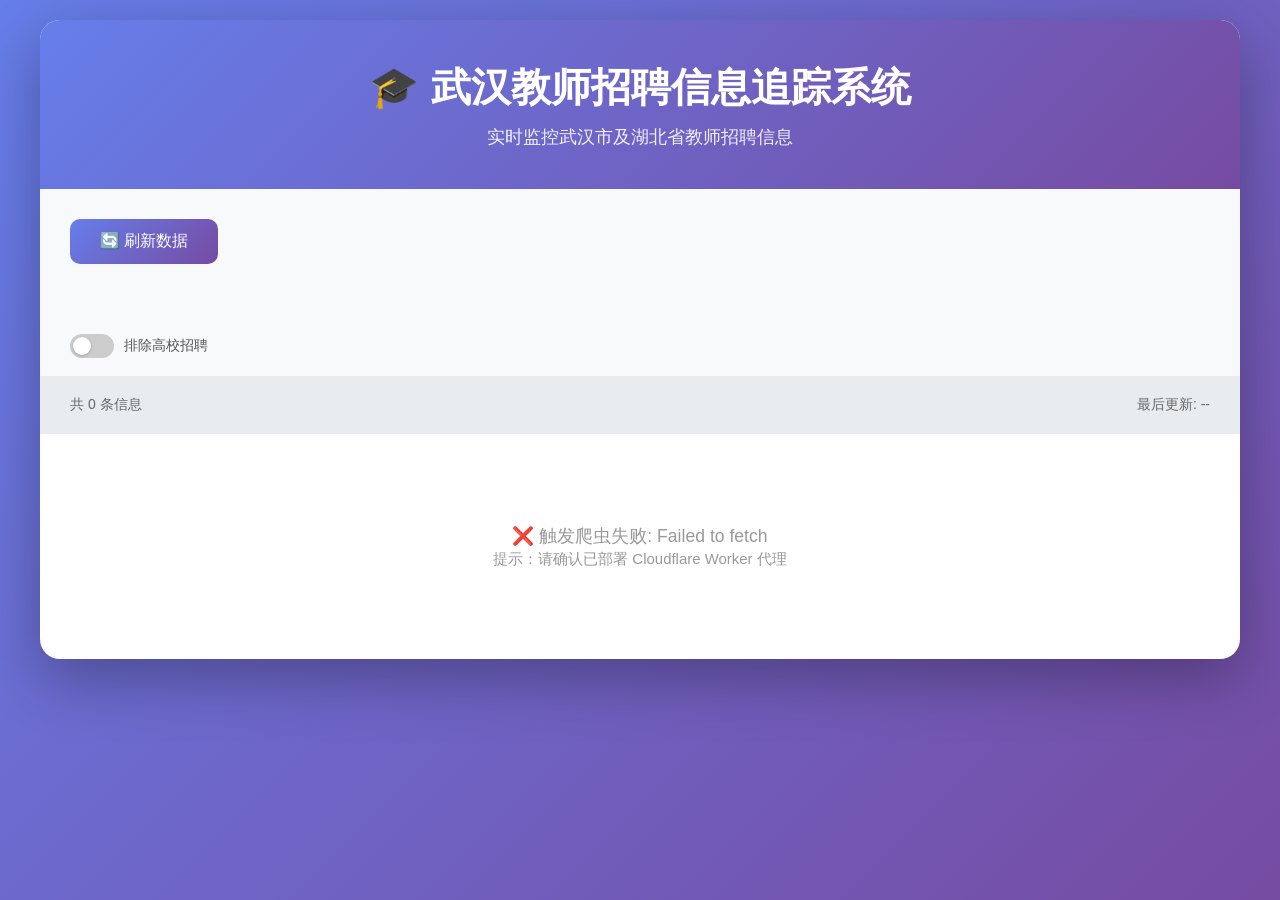
==== commit ee5d2c31: "移除搜索框功能（鸡肋）" ====
--- a/frontend/index.html
+++ b/frontend/index.html
@@ -14,7 +14,6 @@
         </header>
 
         <div class="controls">
-            <input type="text" id="searchInput" placeholder="搜索招聘信息..." oninput="filterJobs()">
             <button onclick="loadJobs()">🔄 刷新数据</button>
         </div>
 
--- a/frontend/style.css
+++ b/frontend/style.css
@@ -165,6 +165,63 @@
     font-weight: 500;
 }
 
+/* 等待爬虫运行状态 */
+.waiting-status {
+    text-align: center;
+    padding: 60px 30px;
+}
+
+.spinner {
+    width: 48px;
+    height: 48px;
+    margin: 0 auto 20px;
+    border: 4px solid #e0e0e0;
+    border-top-color: #667eea;
+    border-radius: 50%;
+    animation: spin 0.8s linear infinite;
+}
+
+@keyframes spin {
+    to { transform: rotate(360deg); }
+}
+
+.waiting-status h3 {
+    color: #333;
+    margin-bottom: 10px;
+    font-size: 1.2em;
+}
+
+.waiting-status p {
+    color: #888;
+    font-size: 0.95em;
+    margin-bottom: 8px;
+}
+
+.waiting-status a {
+    display: inline-block;
+    margin-top: 12px;
+    font-weight: 500;
+}
+
+.poll-progress {
+    margin-top: 20px;
+    display: flex;
+    justify-content: center;
+    gap: 6px;
+}
+
+.poll-dot {
+    width: 8px;
+    height: 8px;
+    border-radius: 50%;
+    background: #ccc;
+    transition: background 0.3s;
+}
+
+.poll-dot.active {
+    background: #667eea;
+}
+
 button {
     padding: 12px 30px;
     background: linear-gradient(135deg, #667eea 0%, #764ba2 100%);
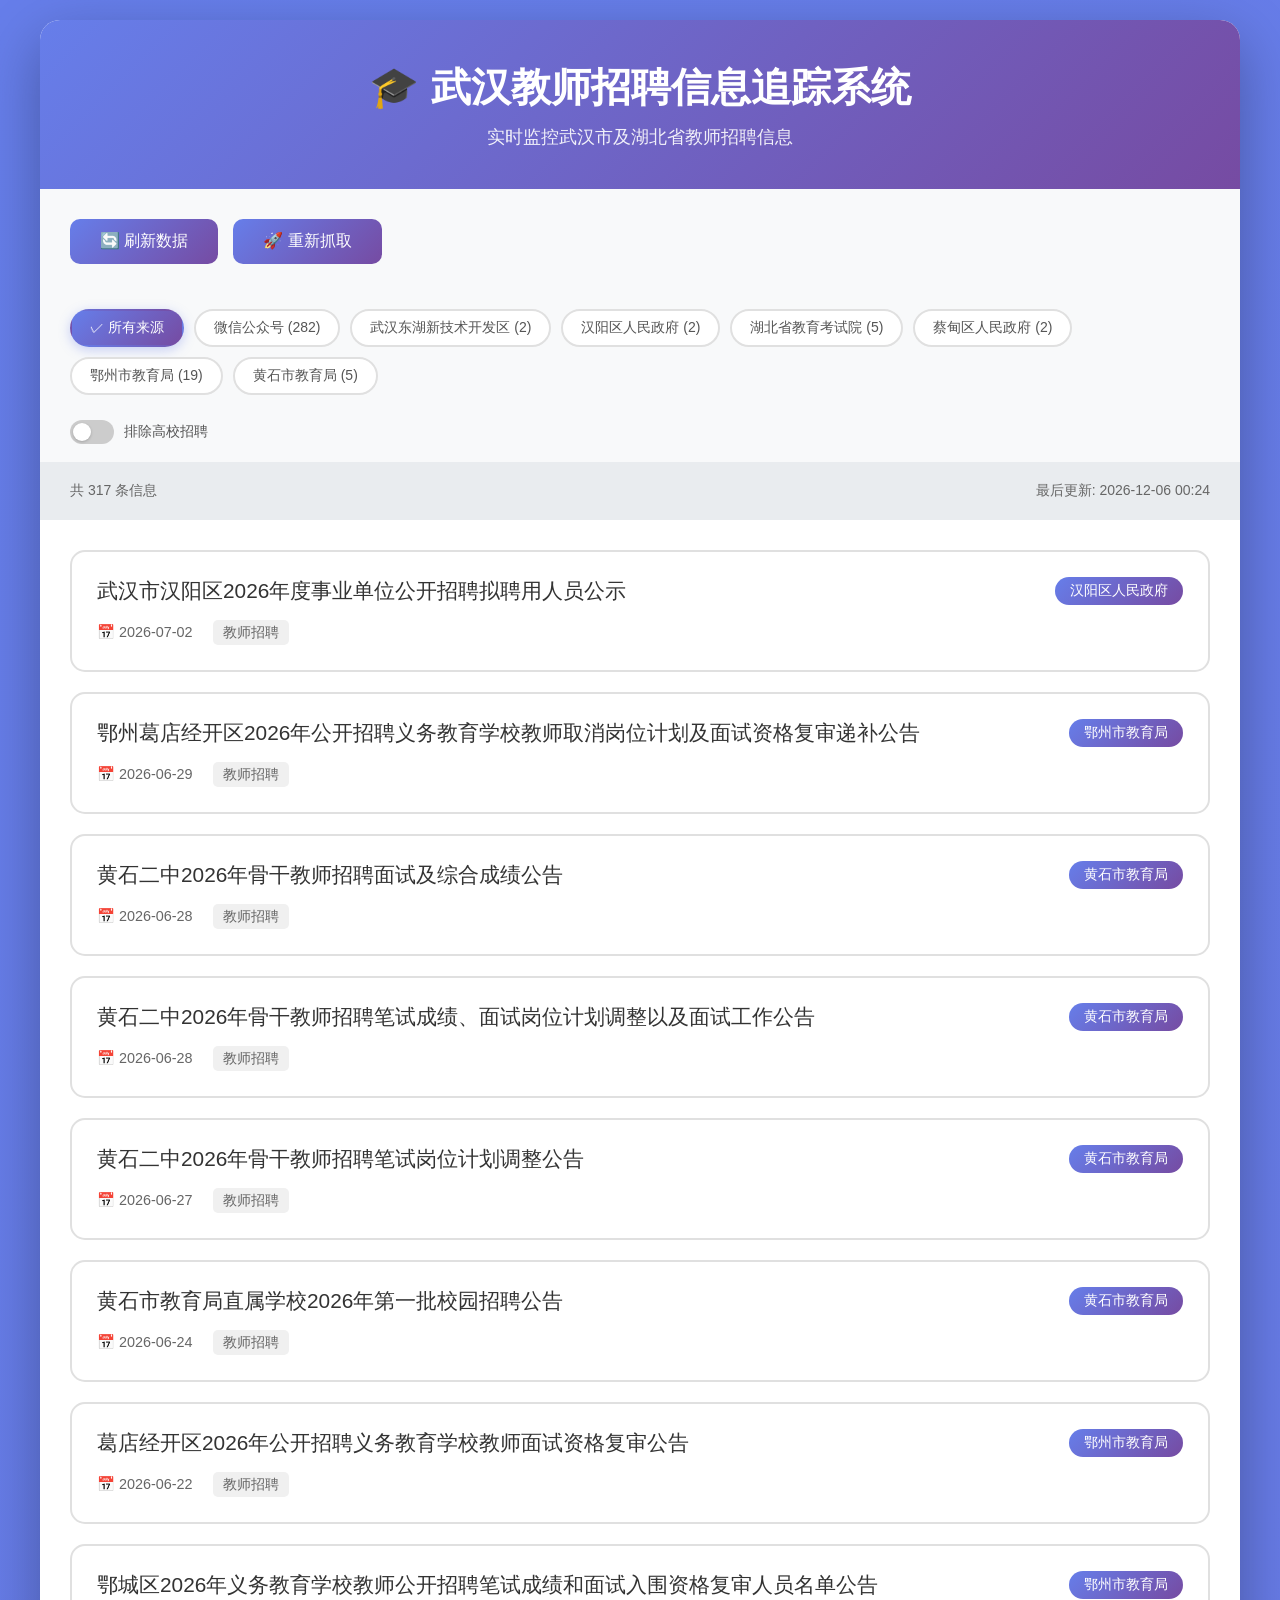
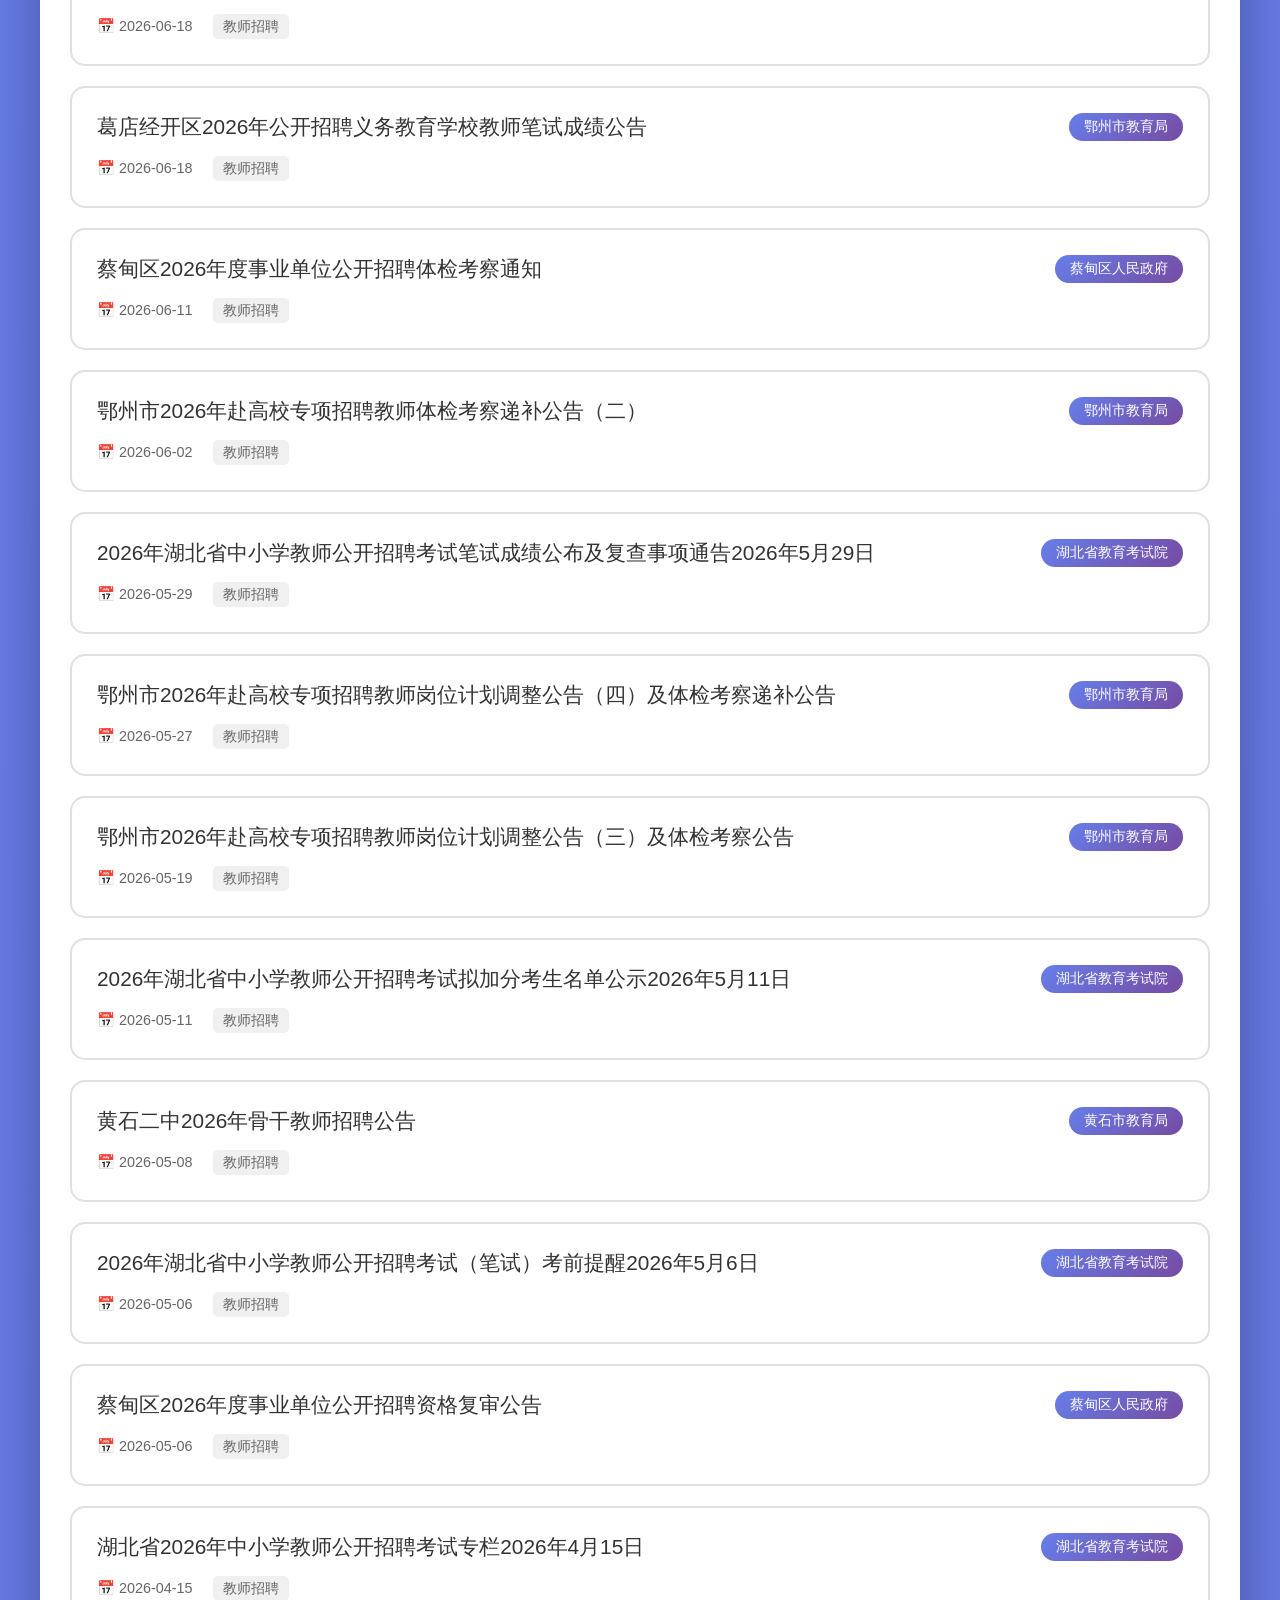
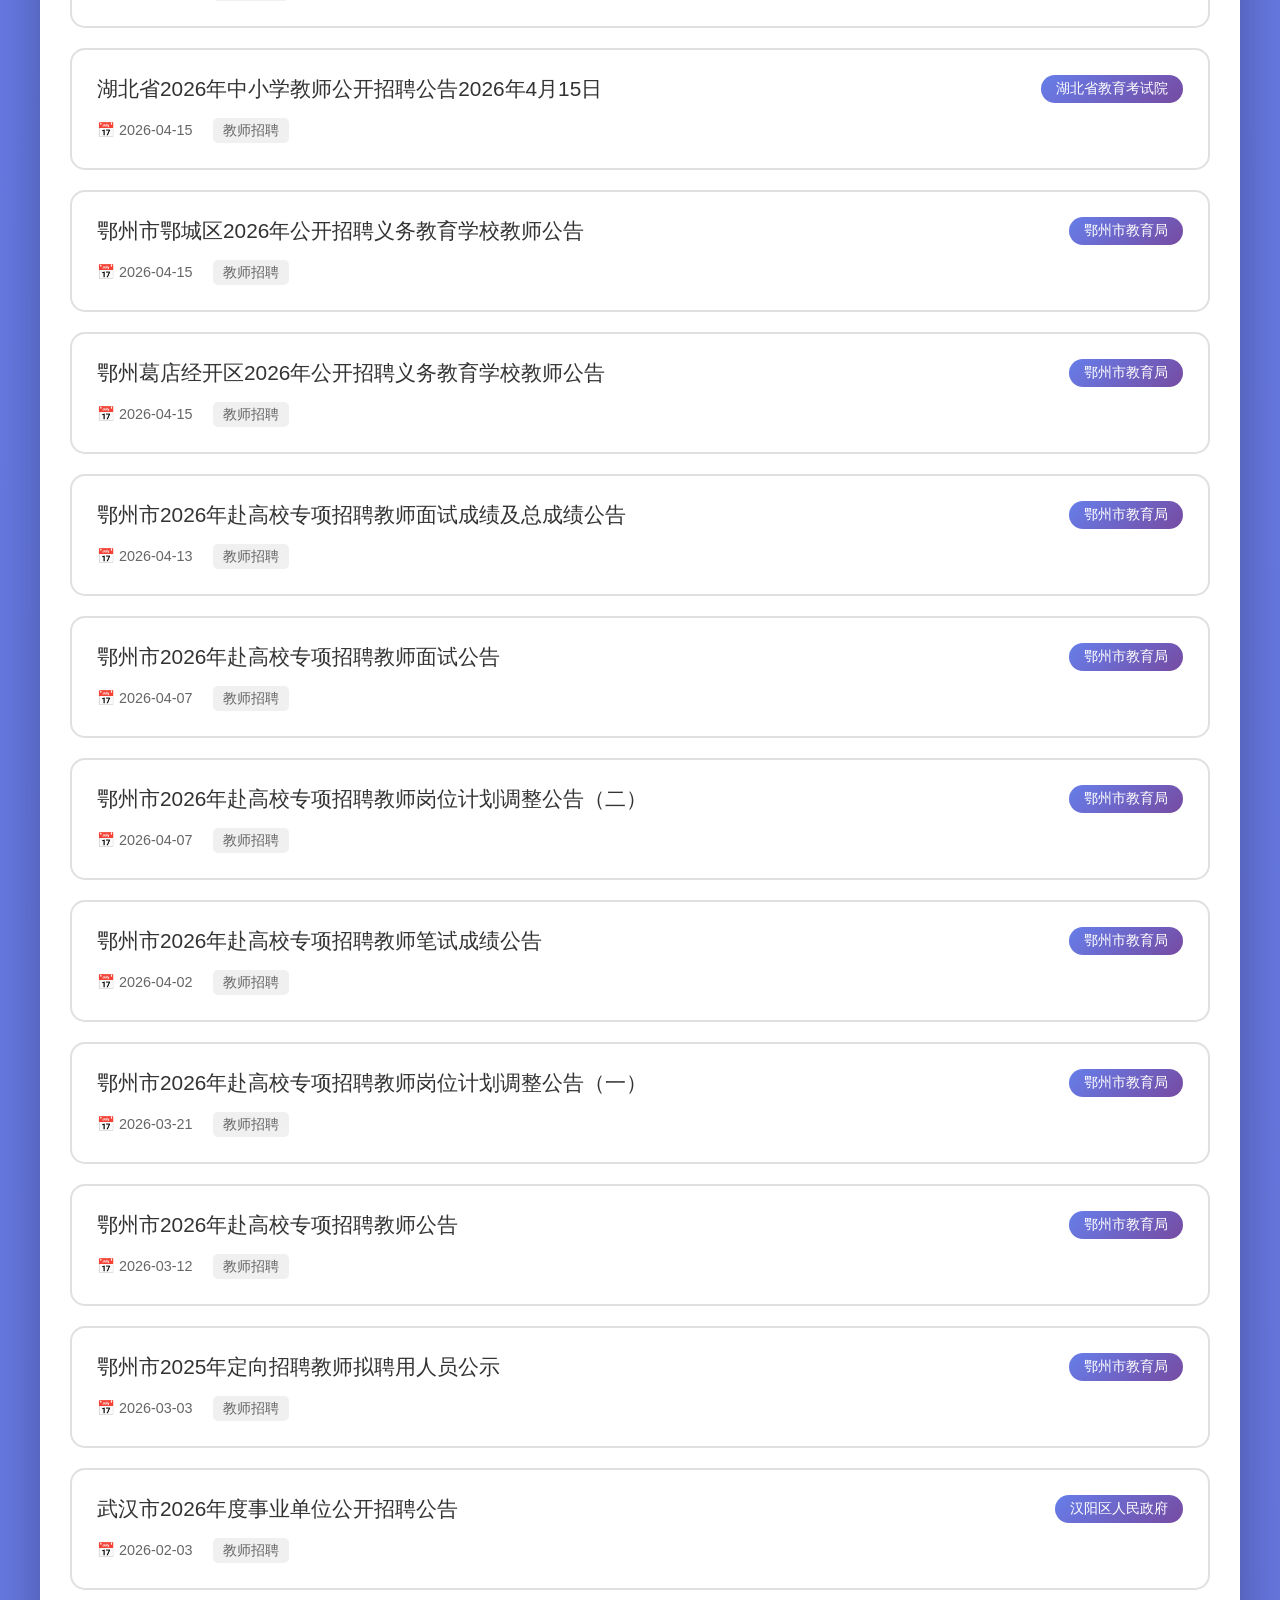
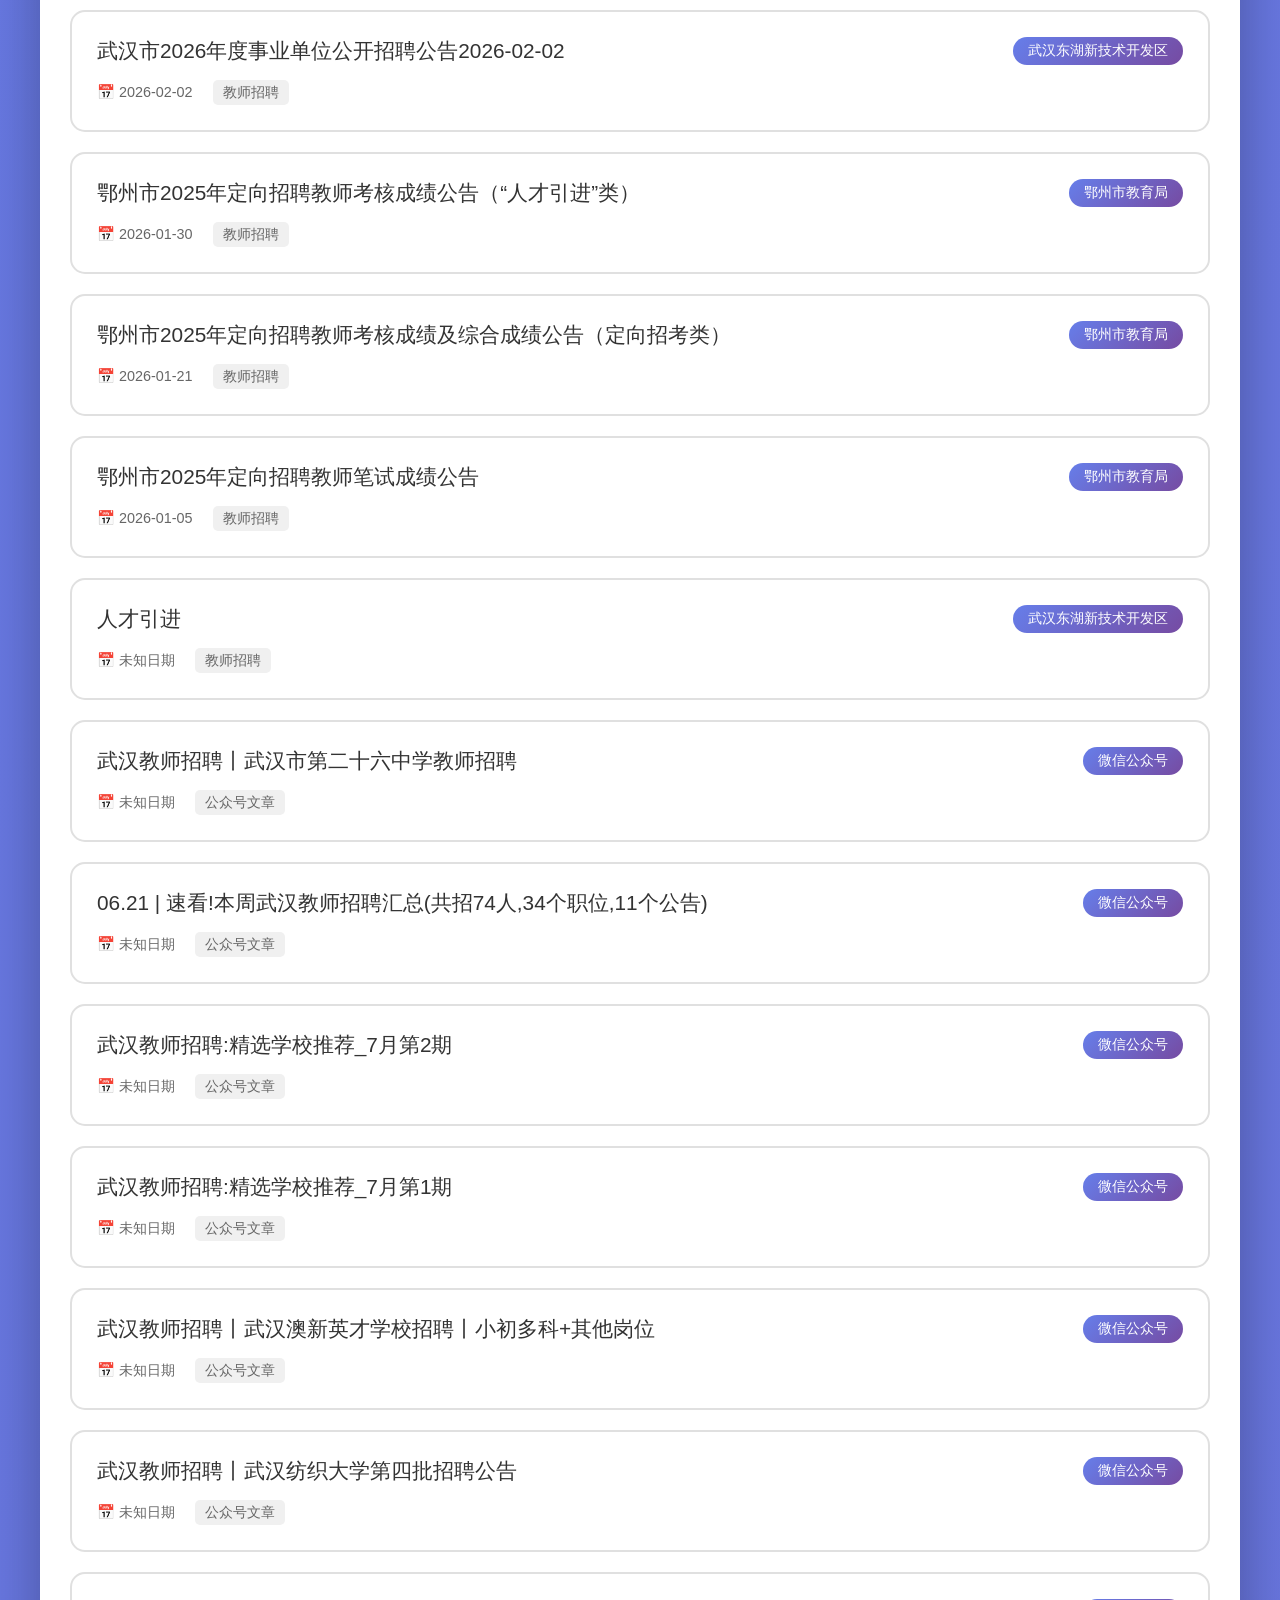
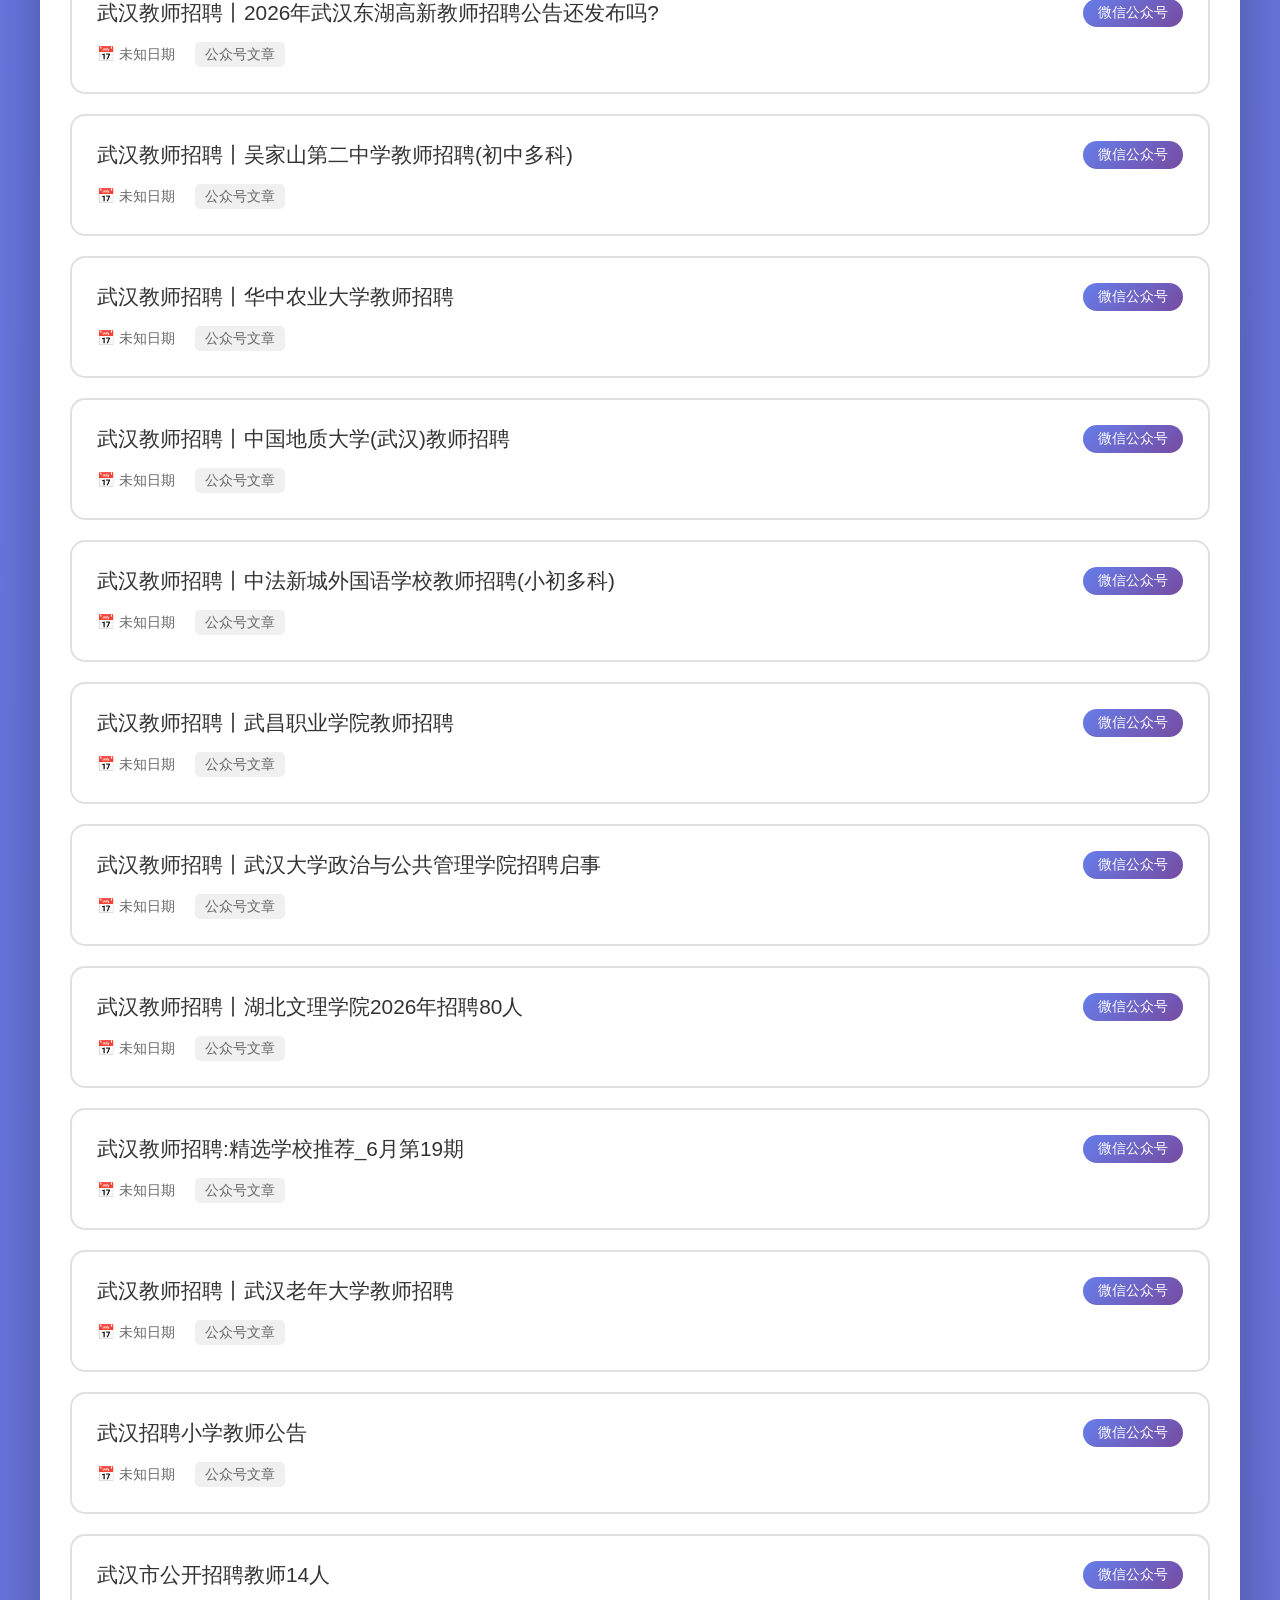
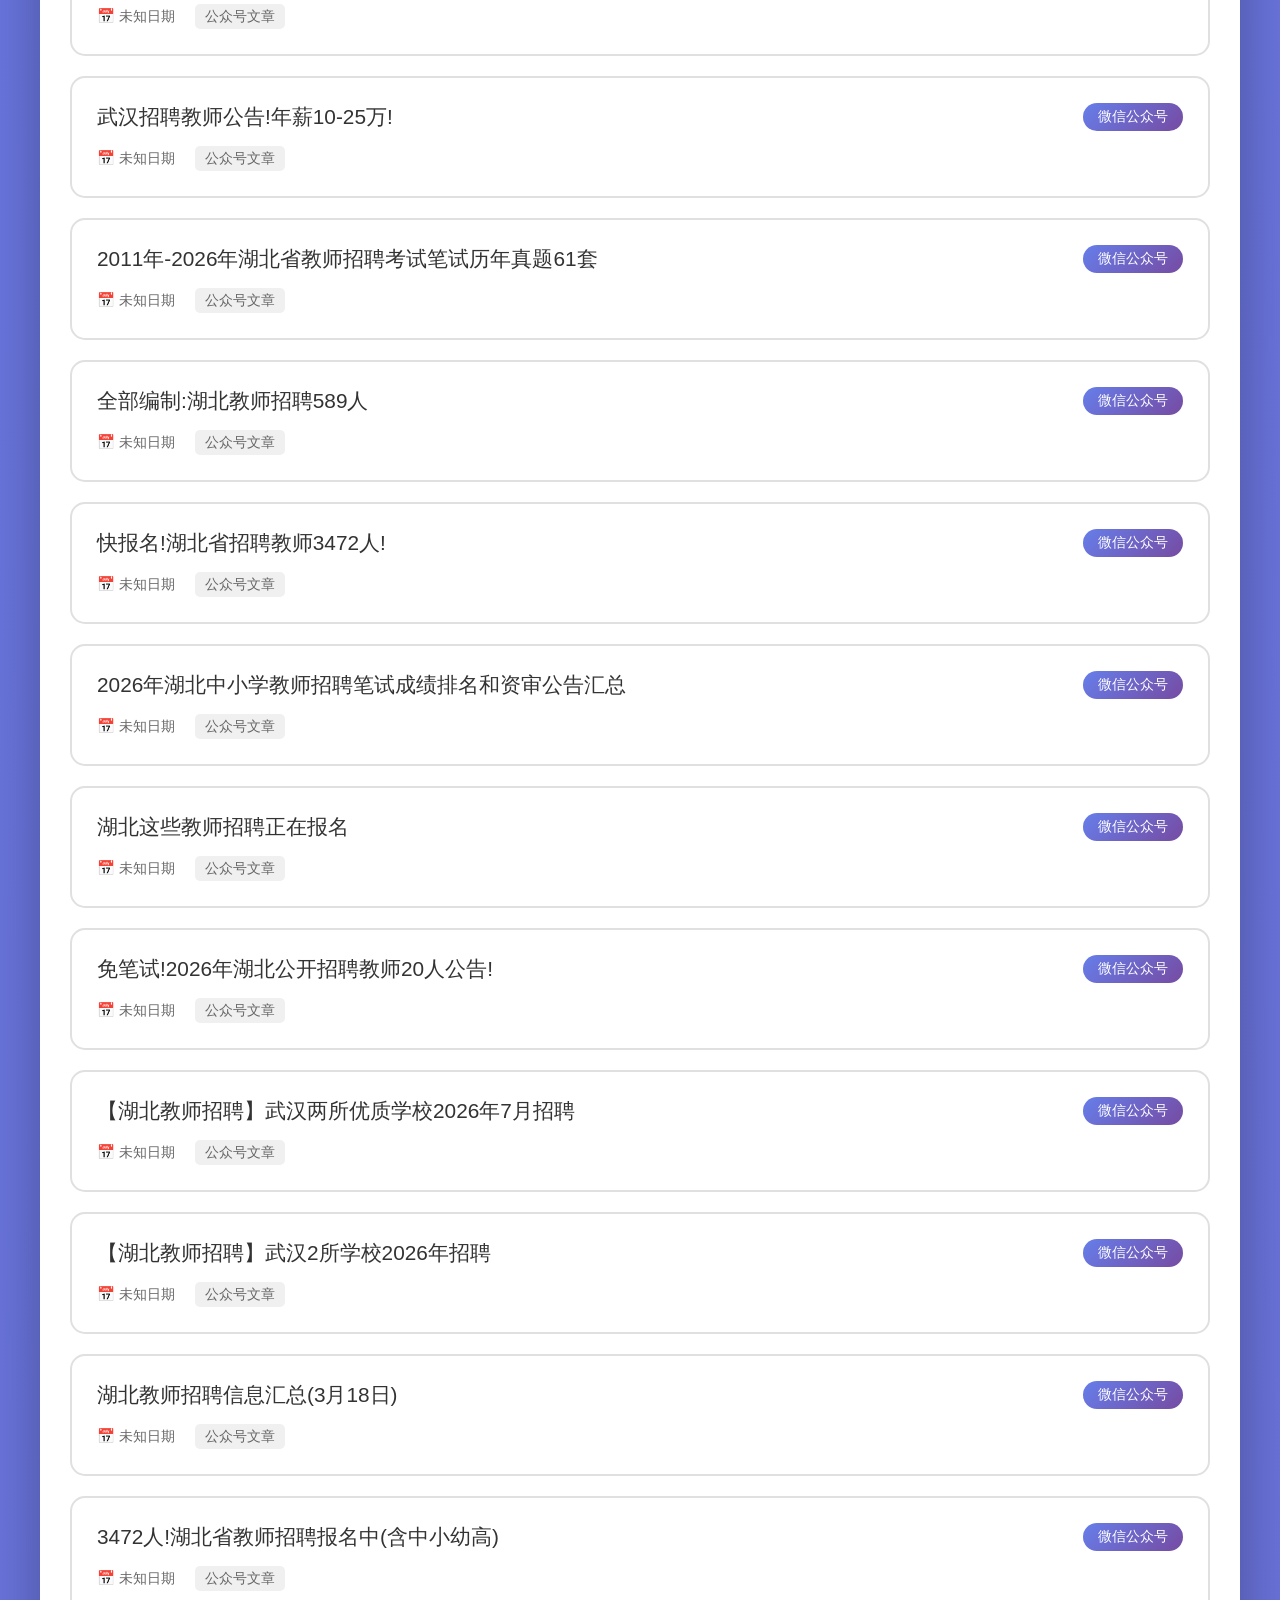
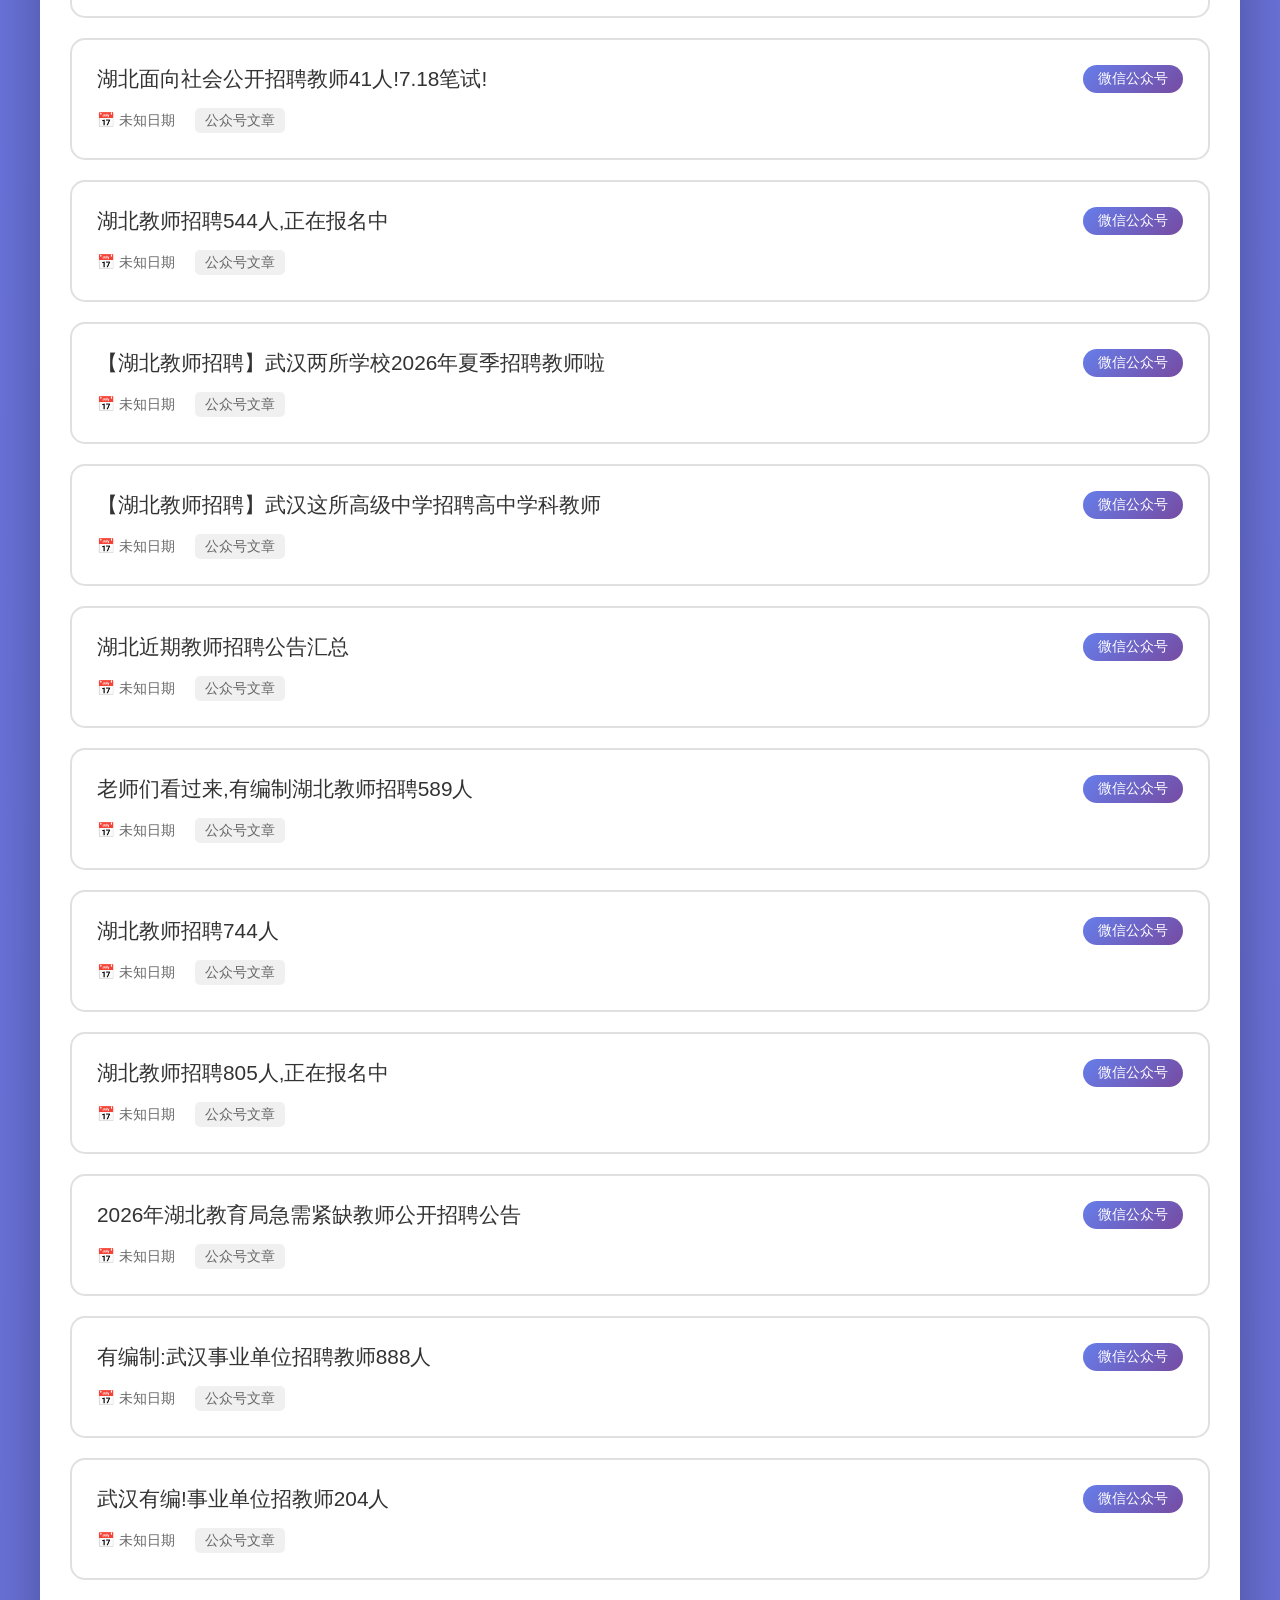
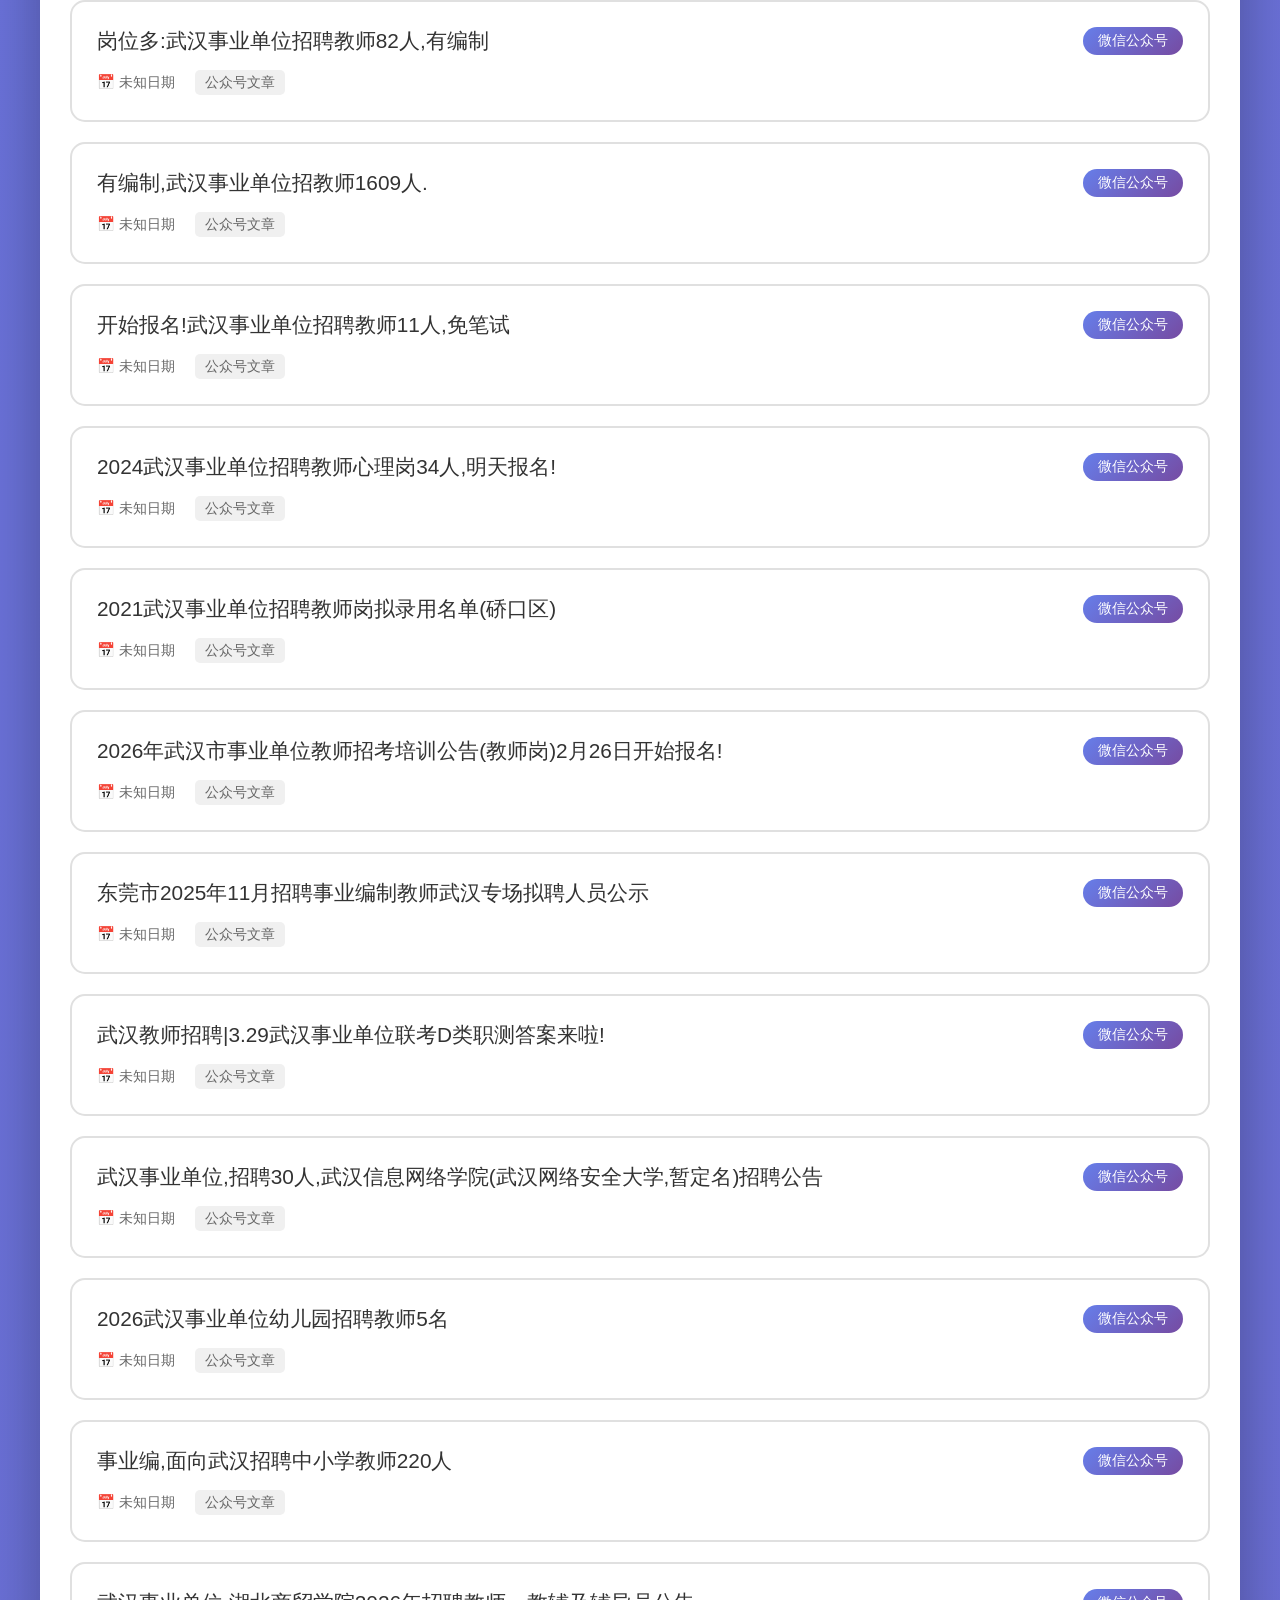
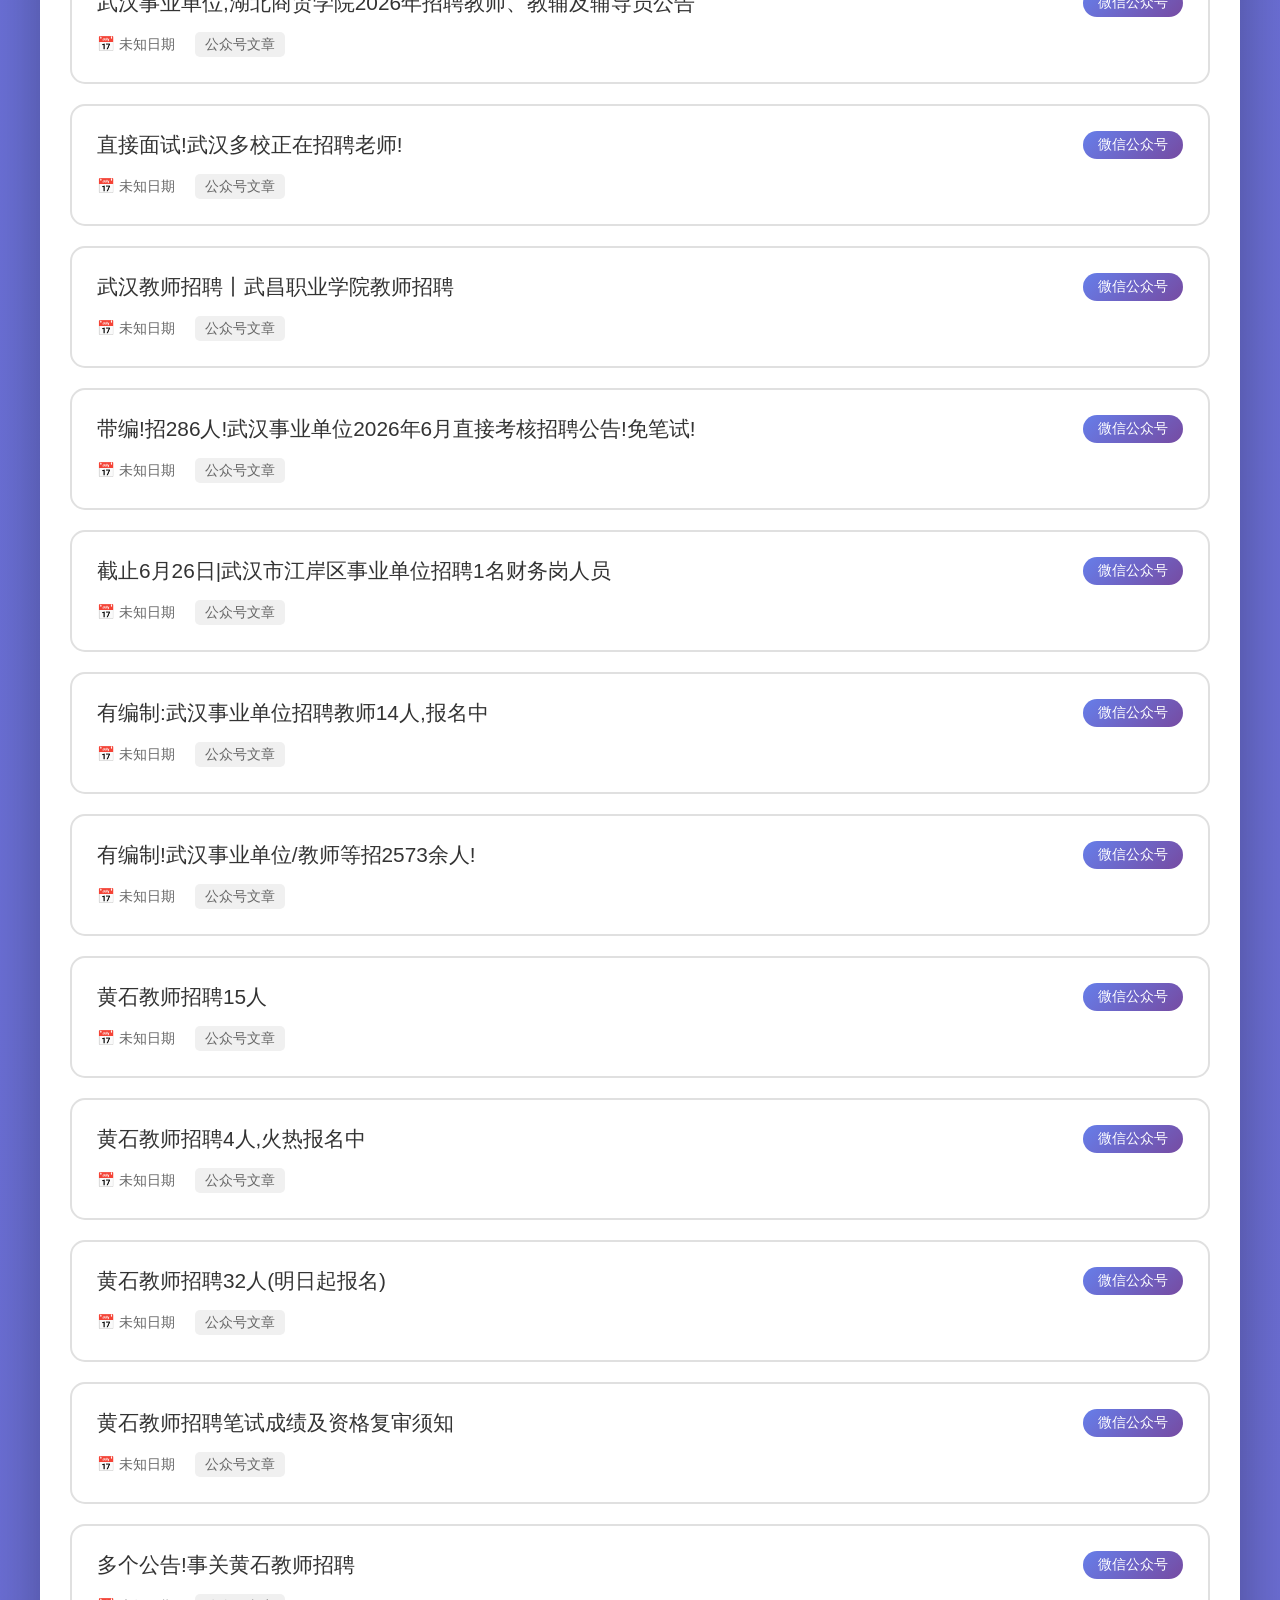
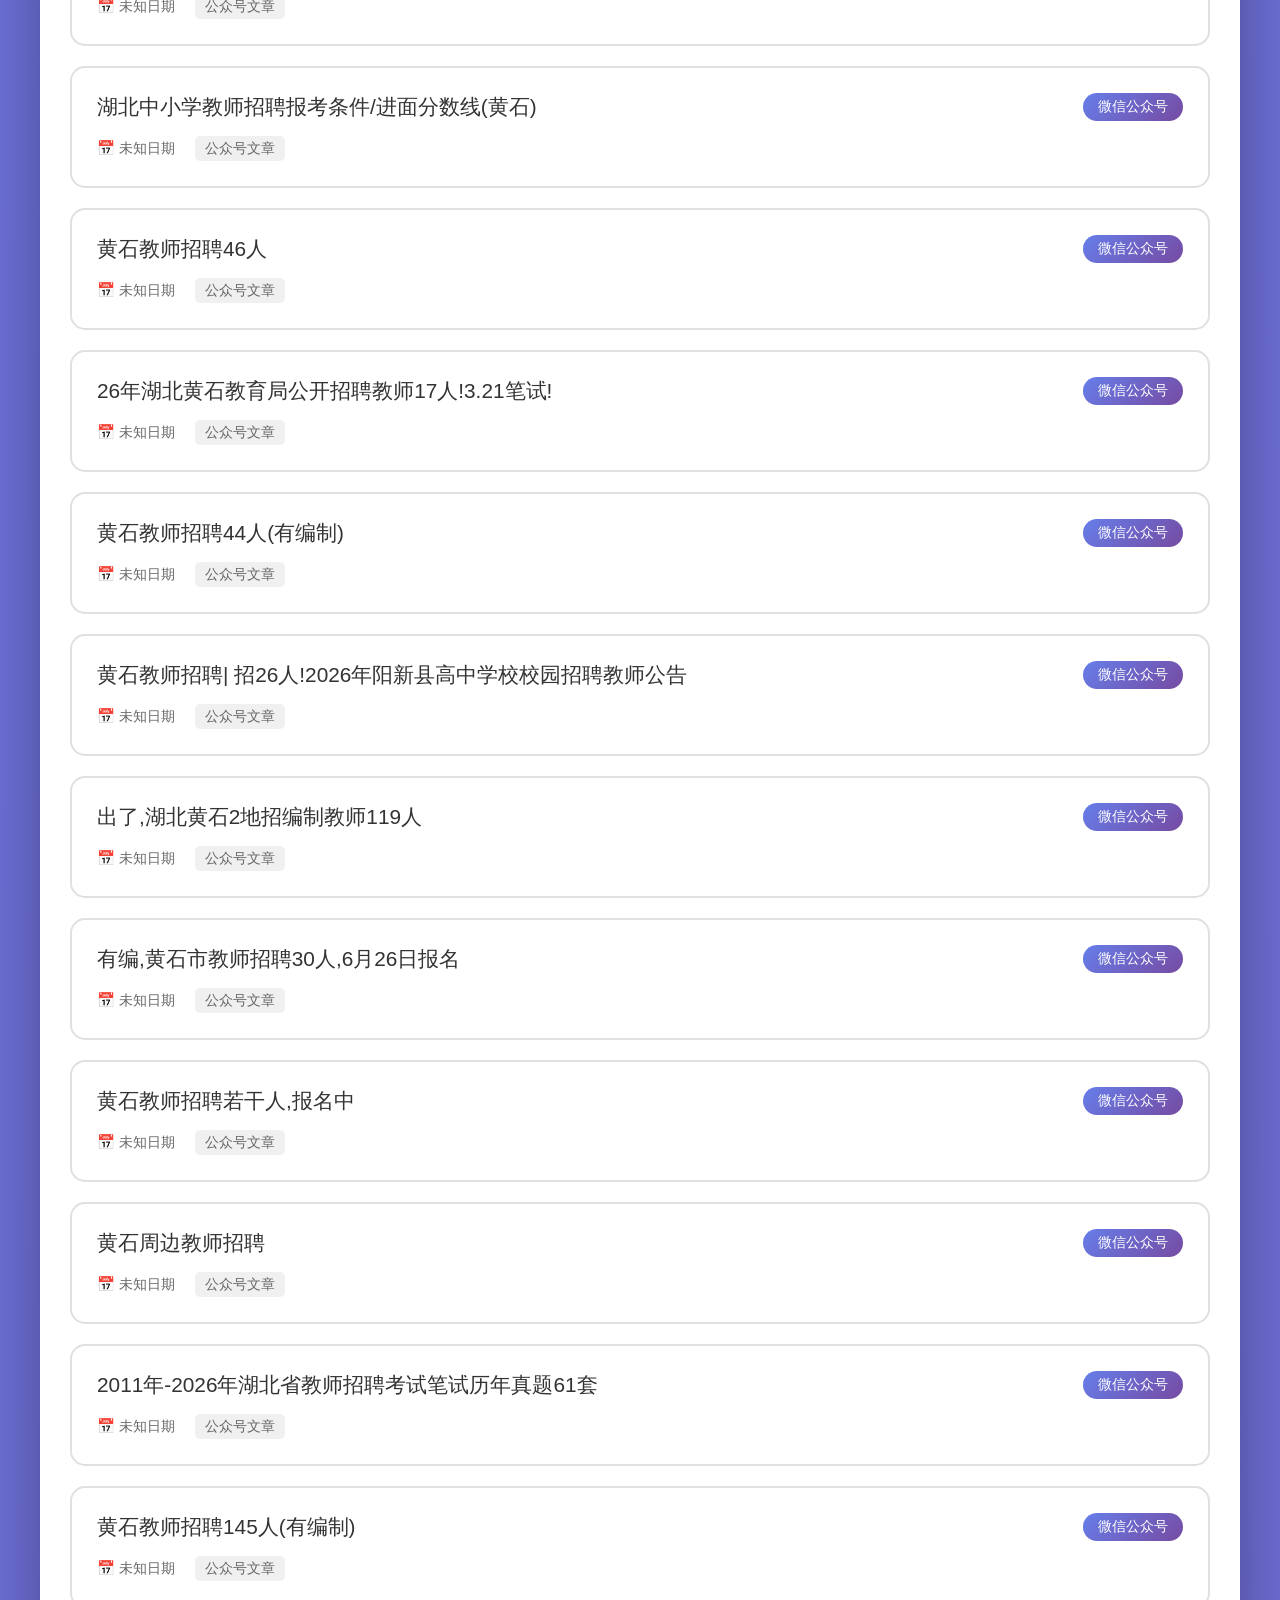
==== commit 74c3a269: "1.cron改为每4小时执行 2.分离刷新/抓取按钮 3.抓取需确认且防重复触发" ====
--- a/frontend/index.html
+++ b/frontend/index.html
@@ -15,6 +15,7 @@
 
         <div class="controls">
             <button onclick="loadJobs()">🔄 刷新数据</button>
+            <button onclick="requestTriggerCrawl()" id="crawlBtn">🚀 重新抓取</button>
         </div>
 
         <!-- 来源筛选卡片 -->
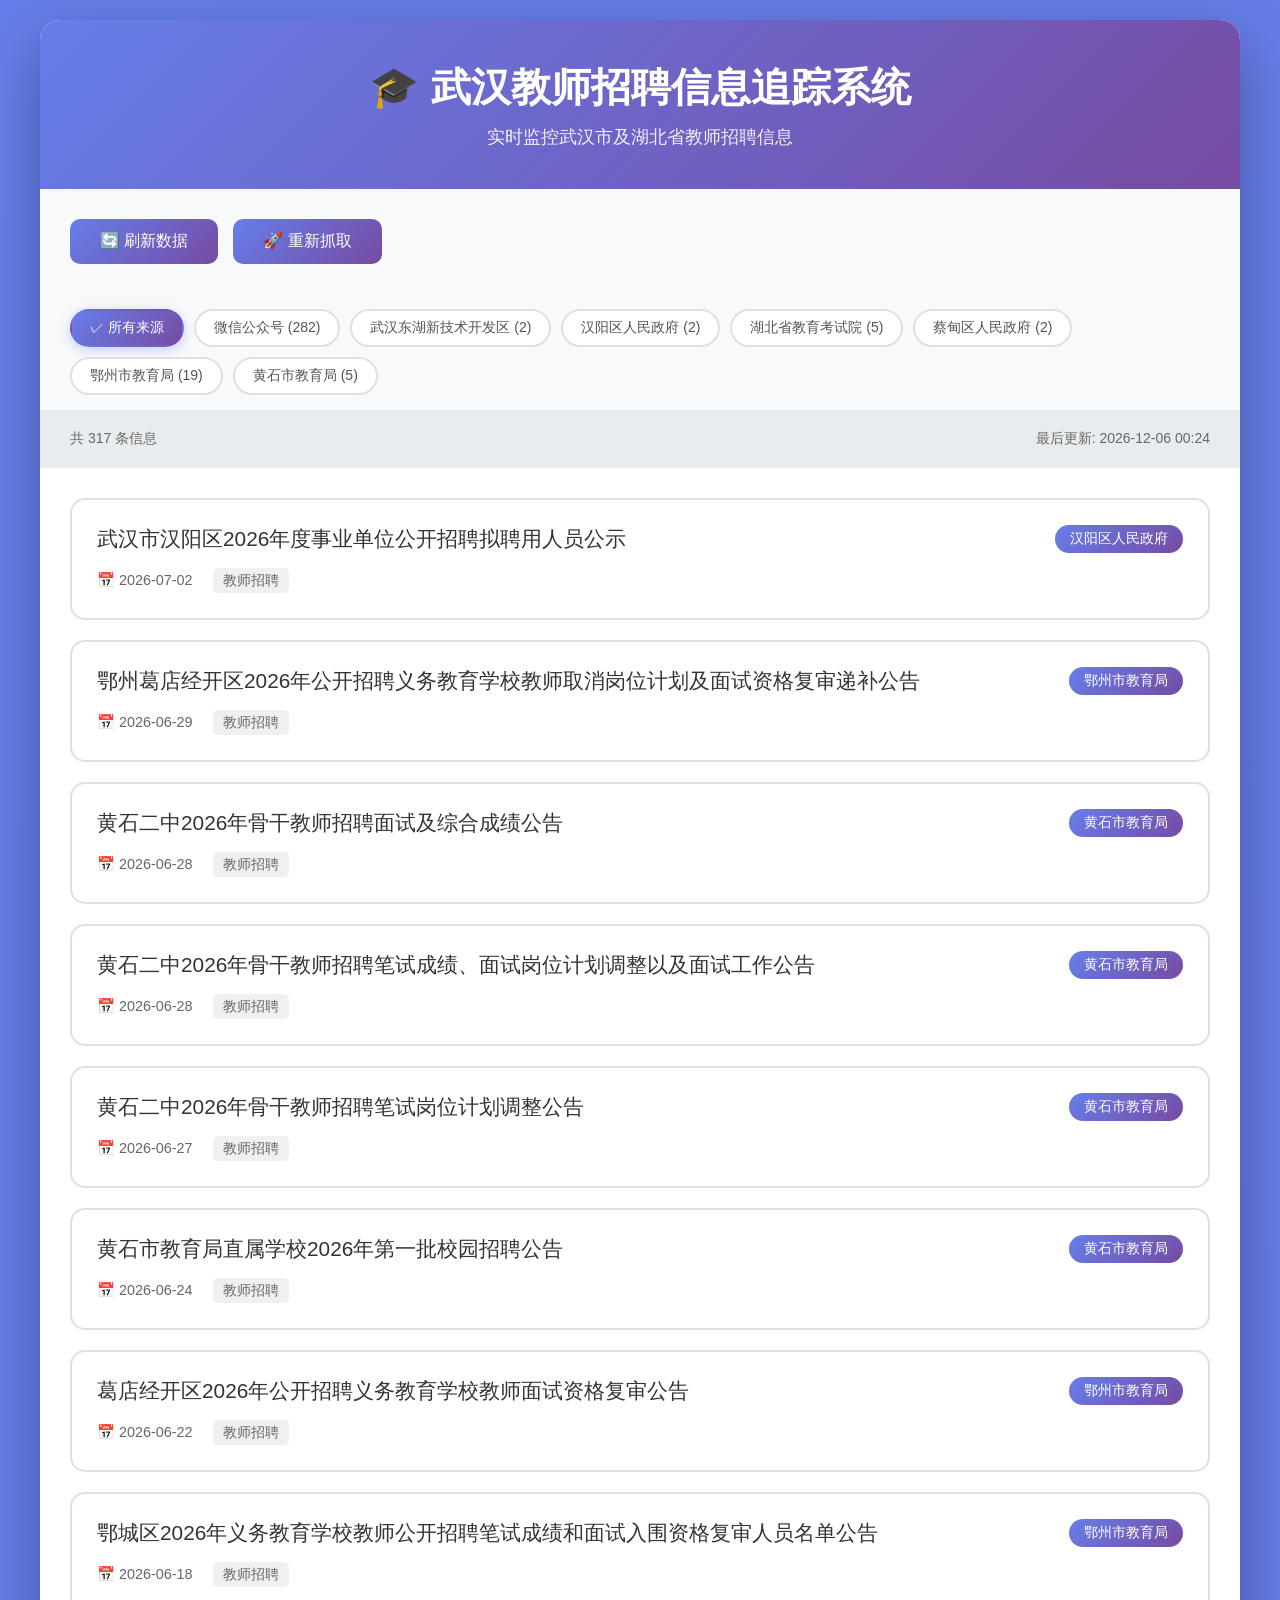
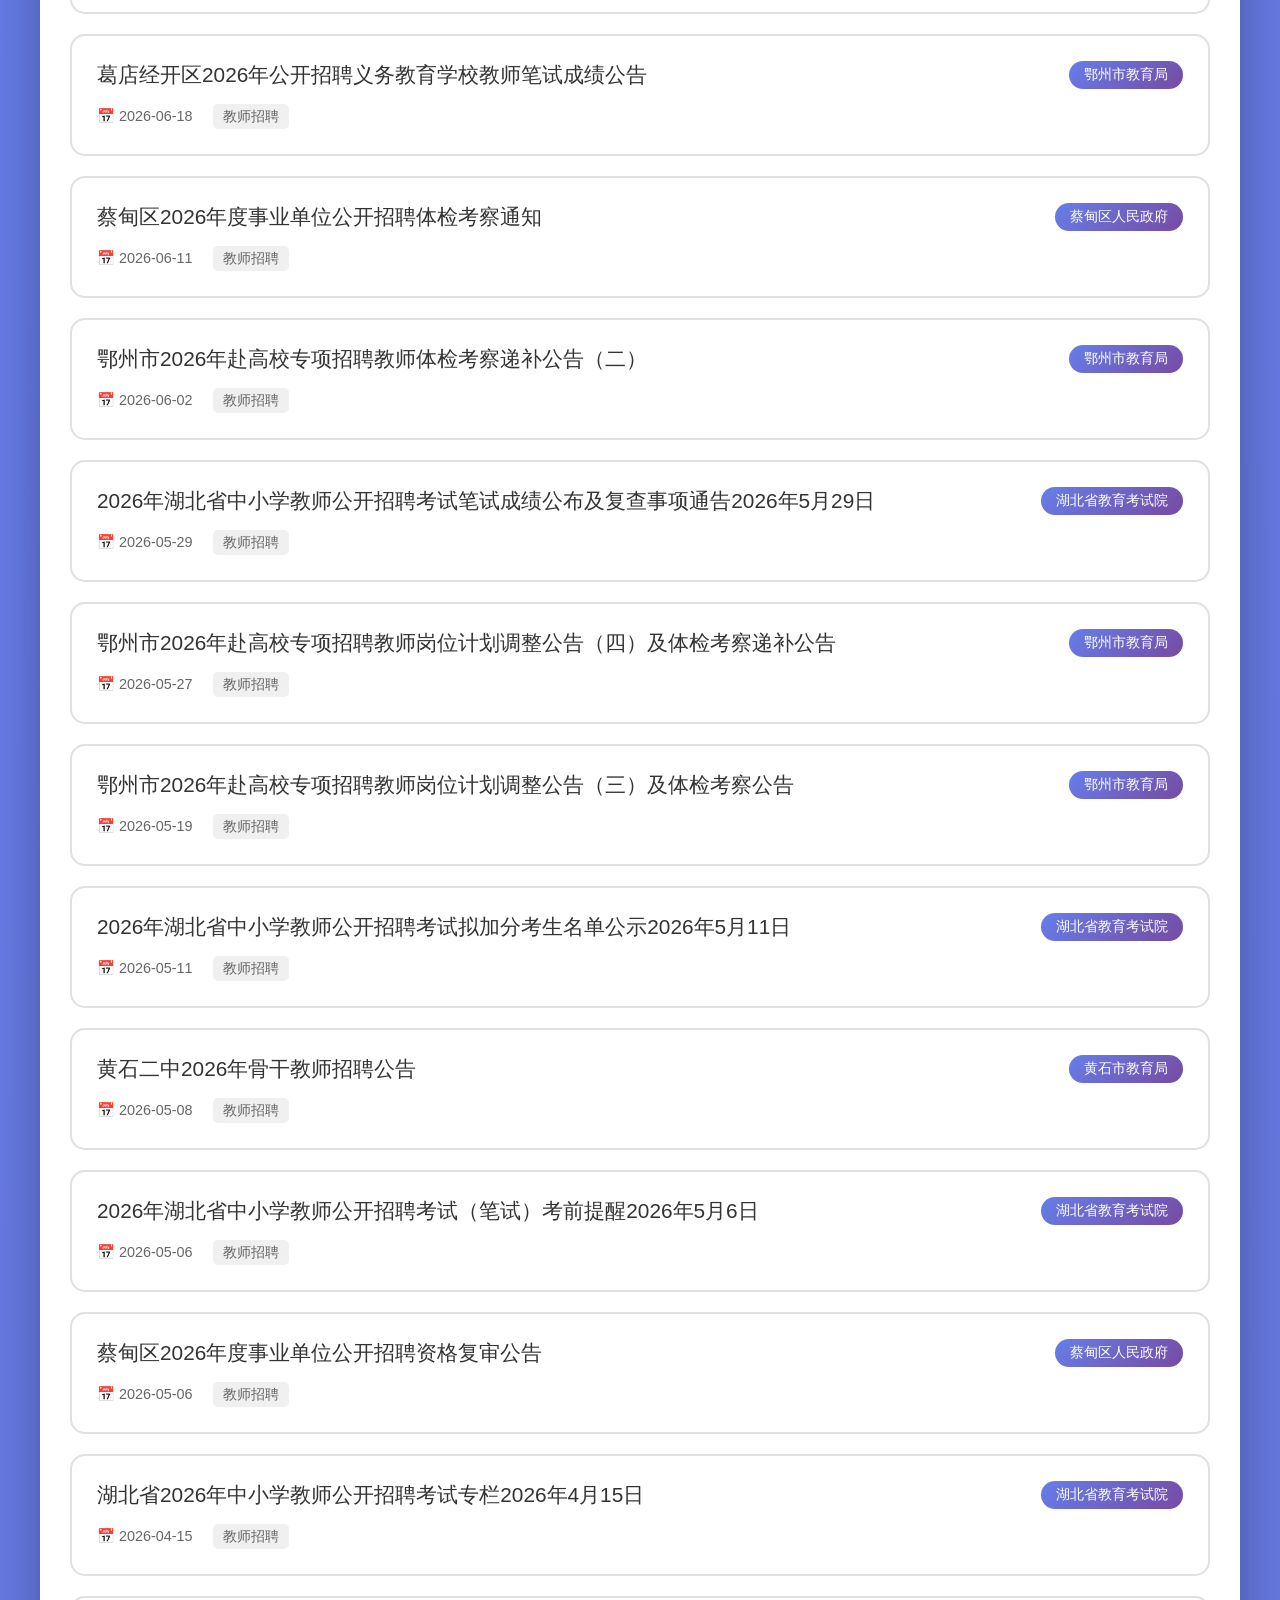
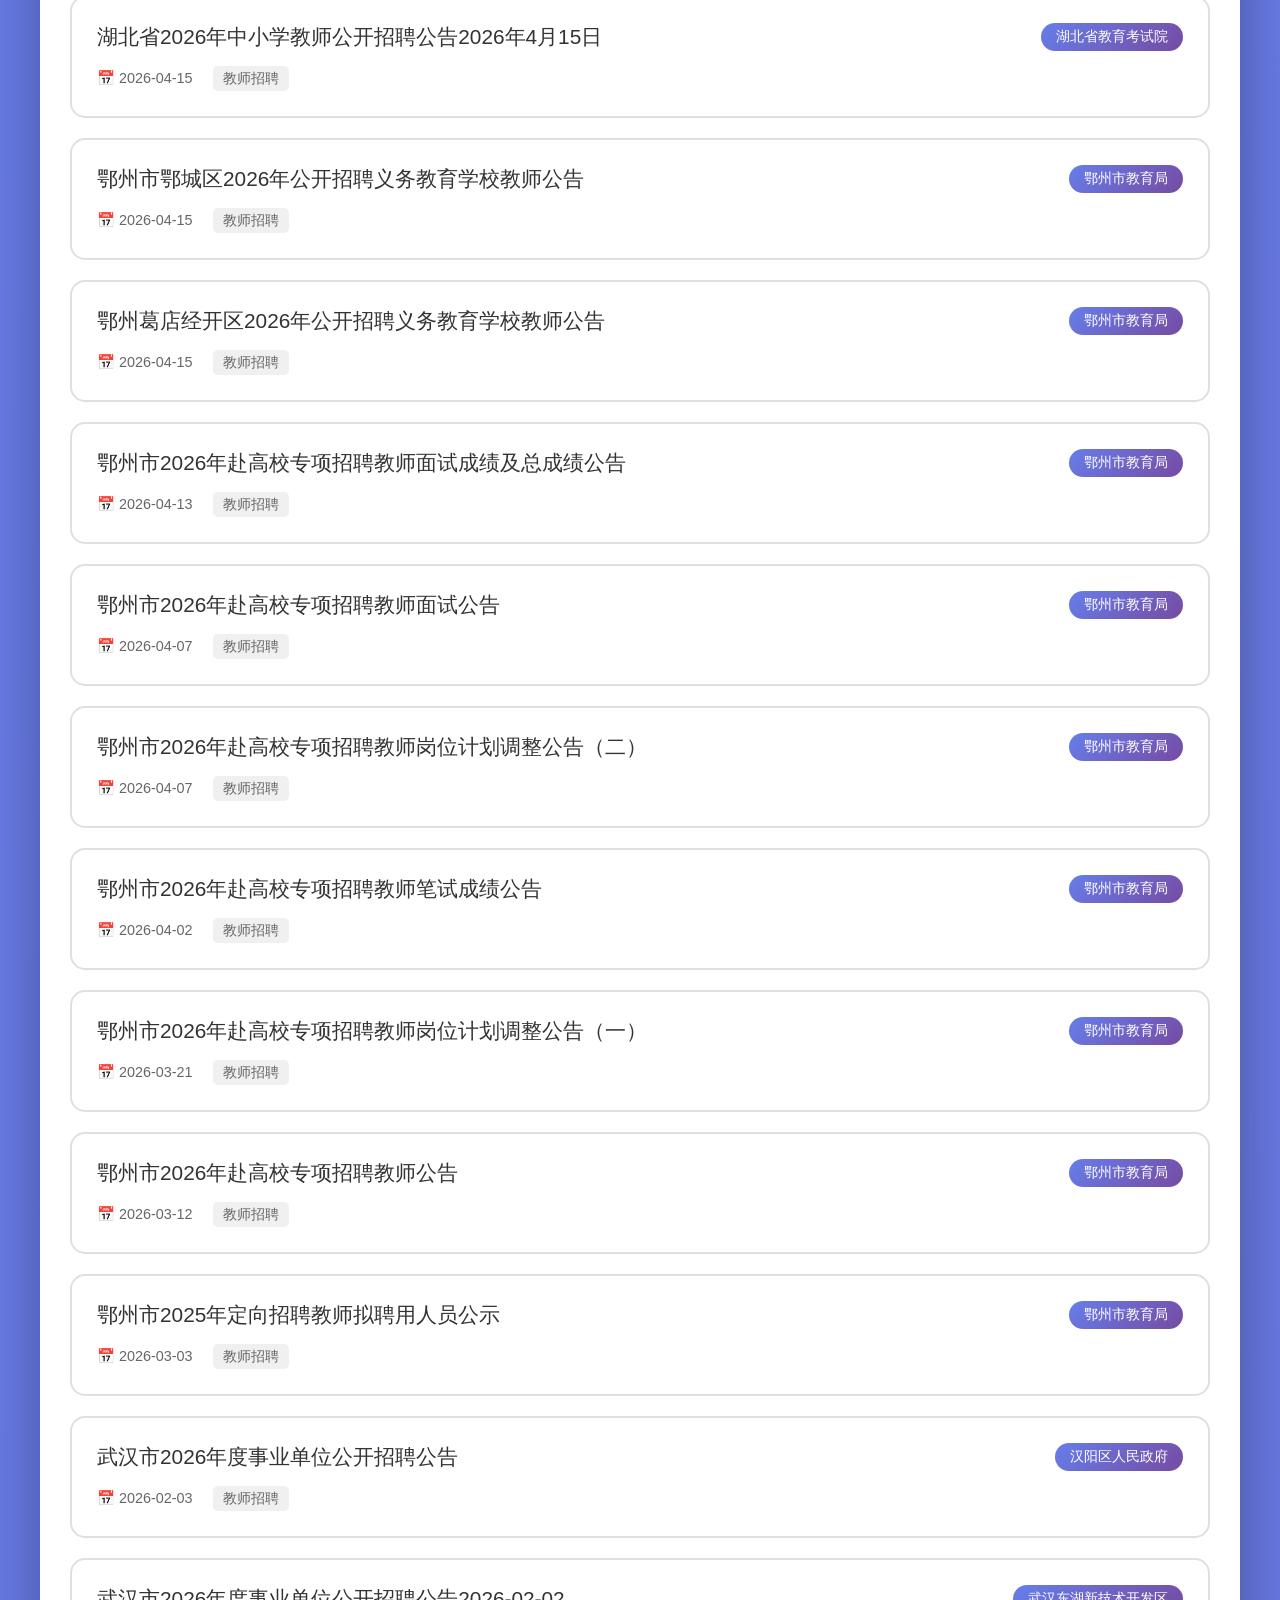
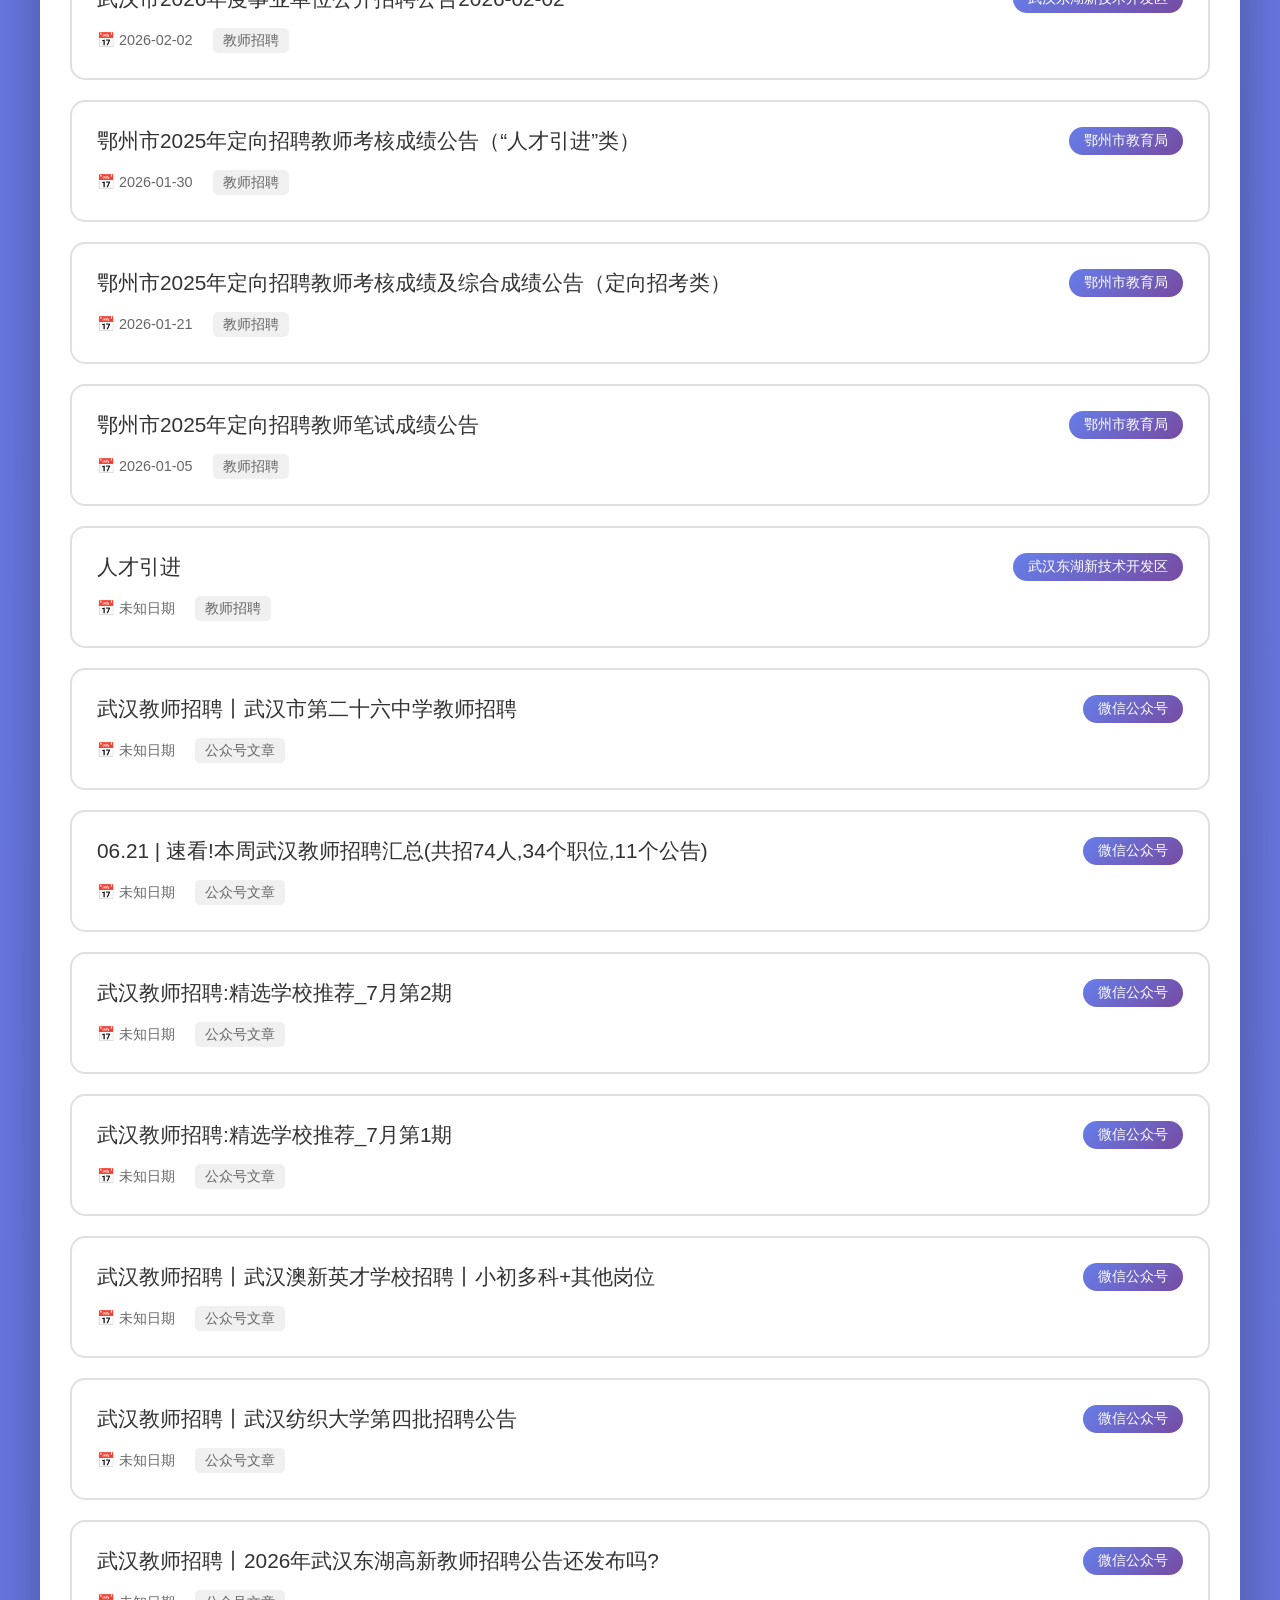
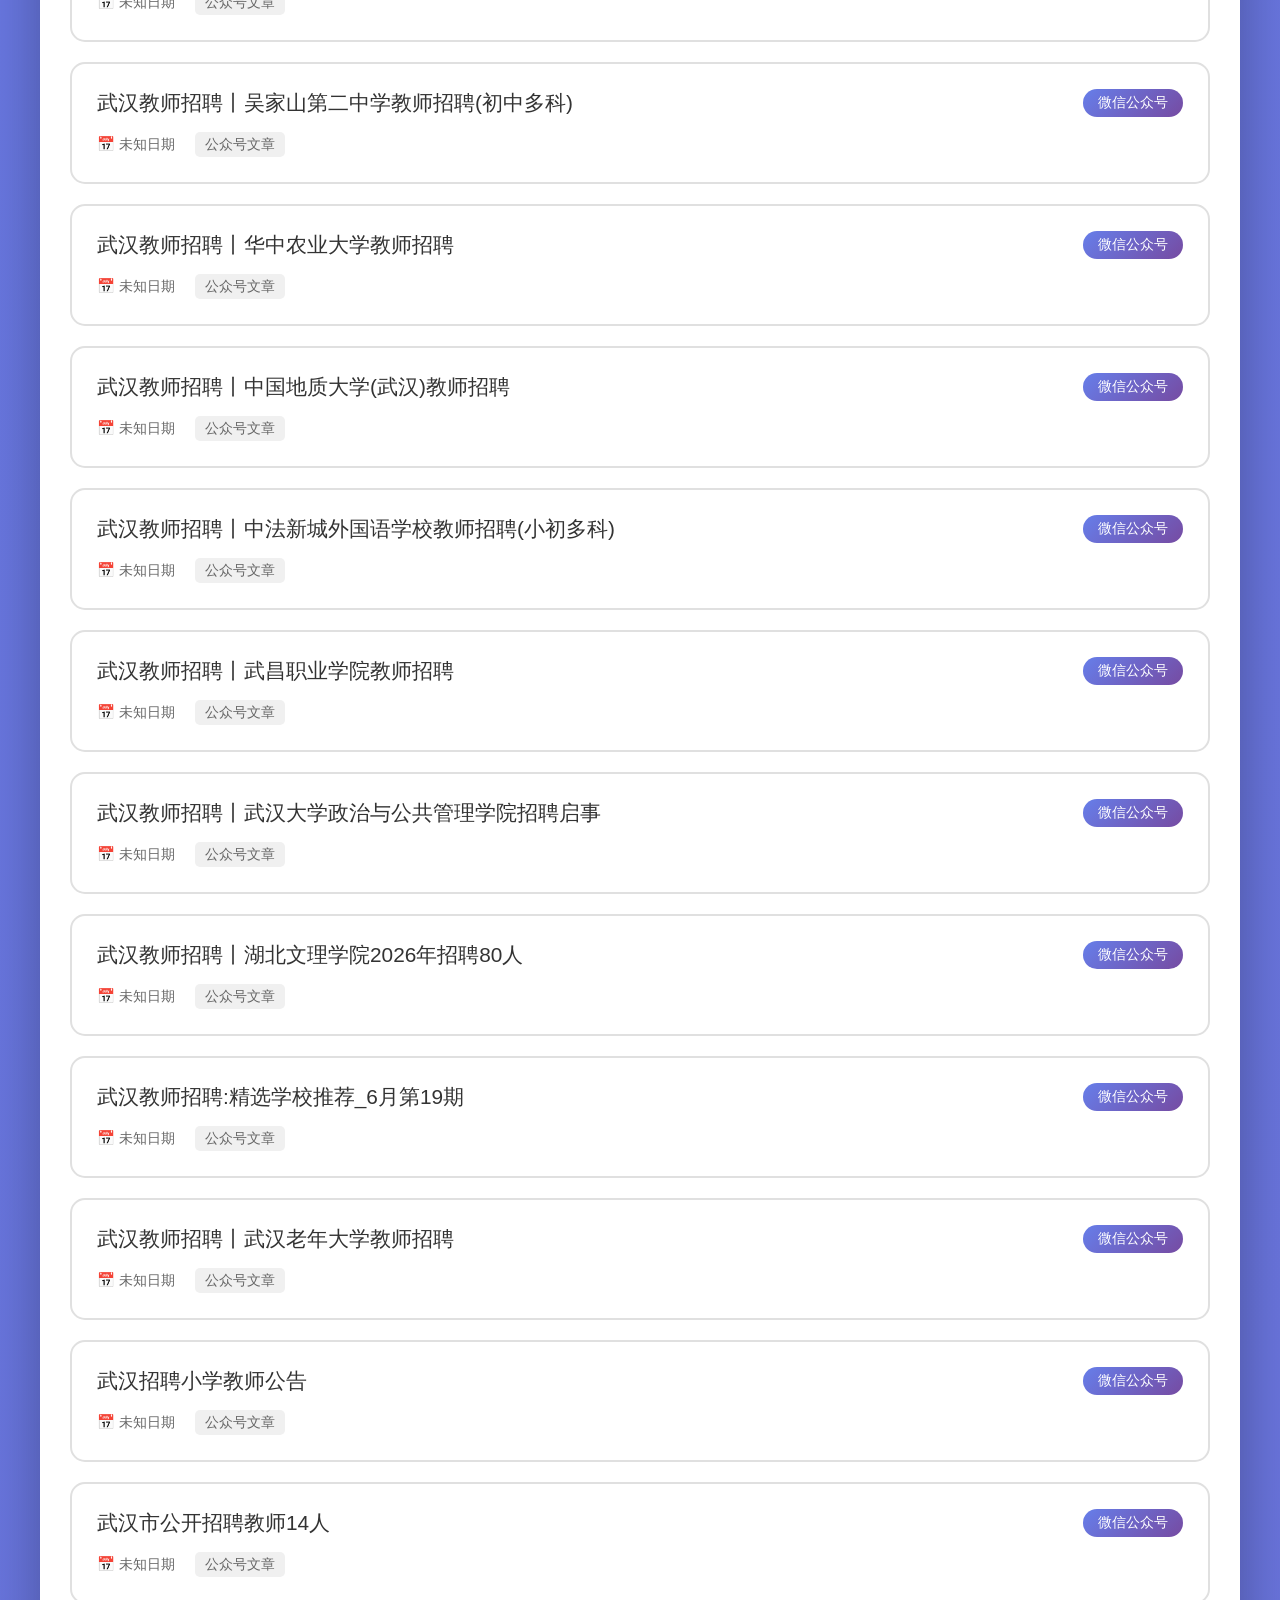
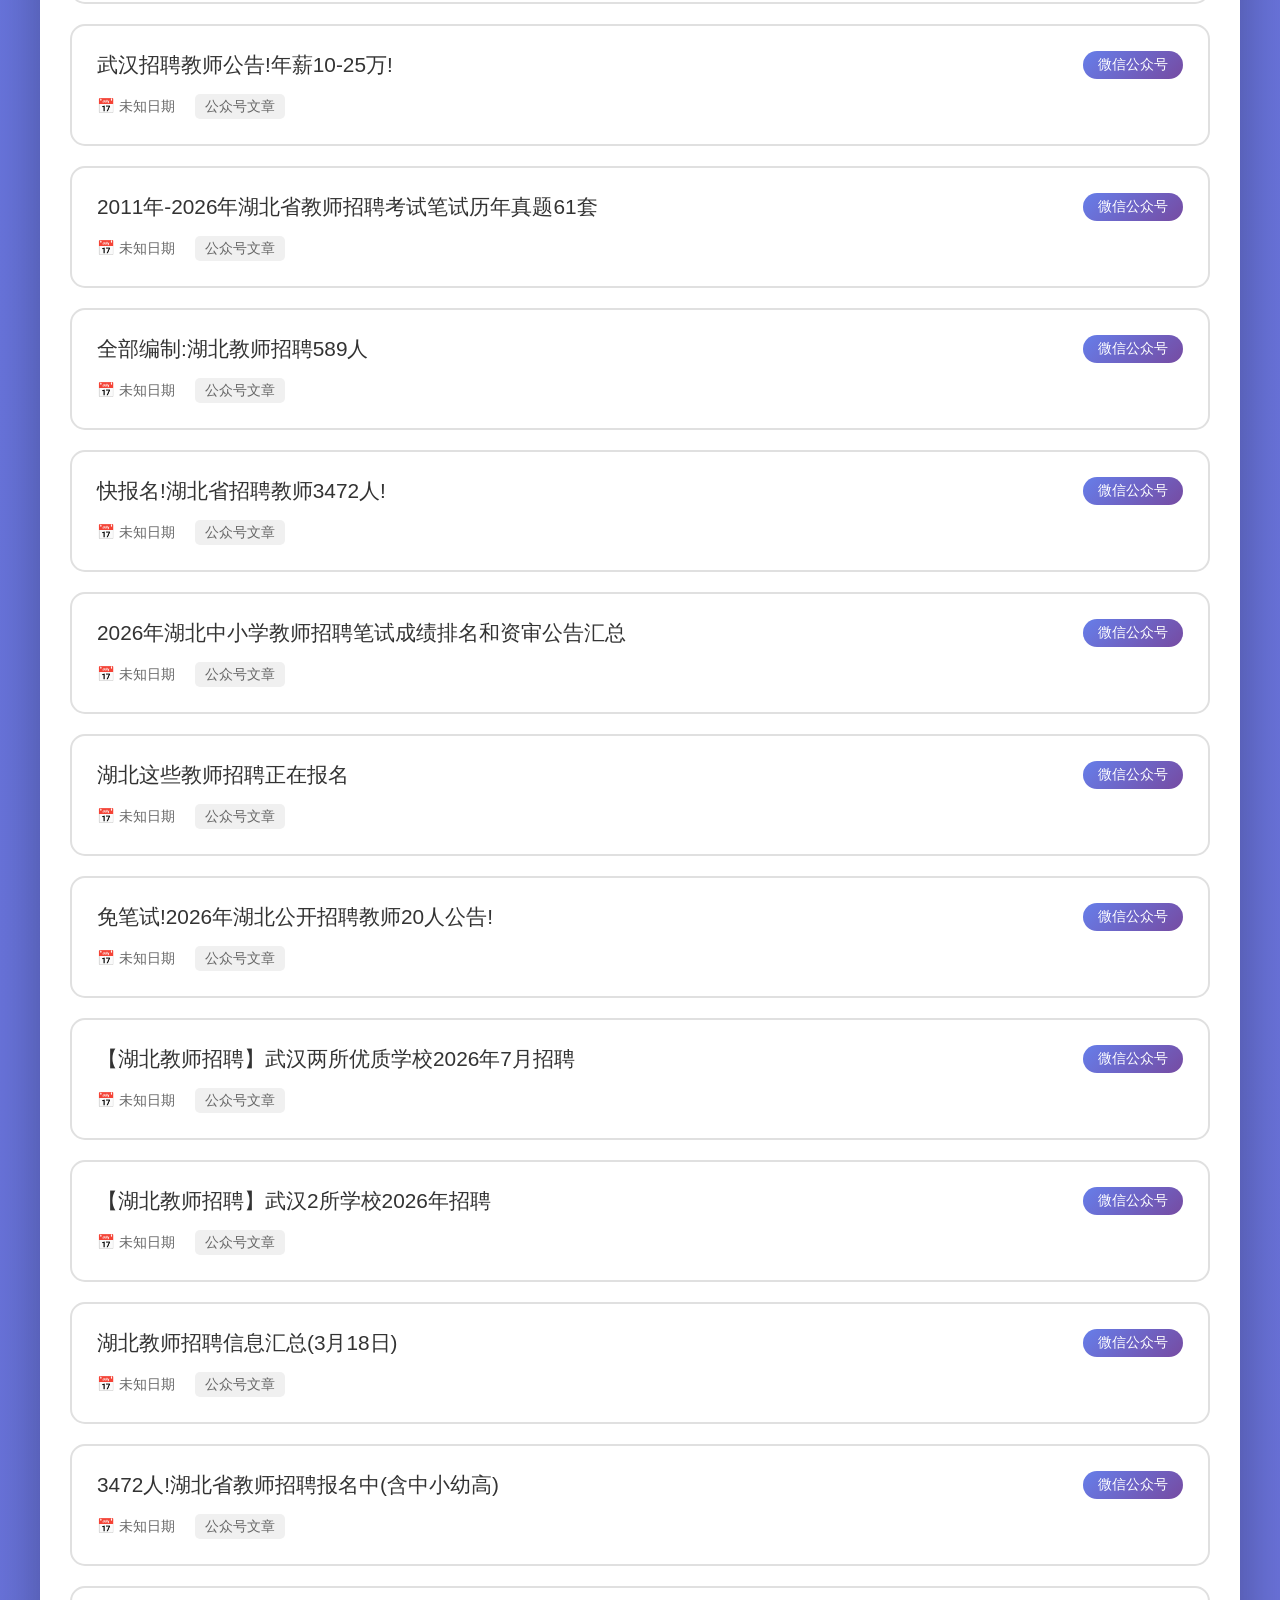
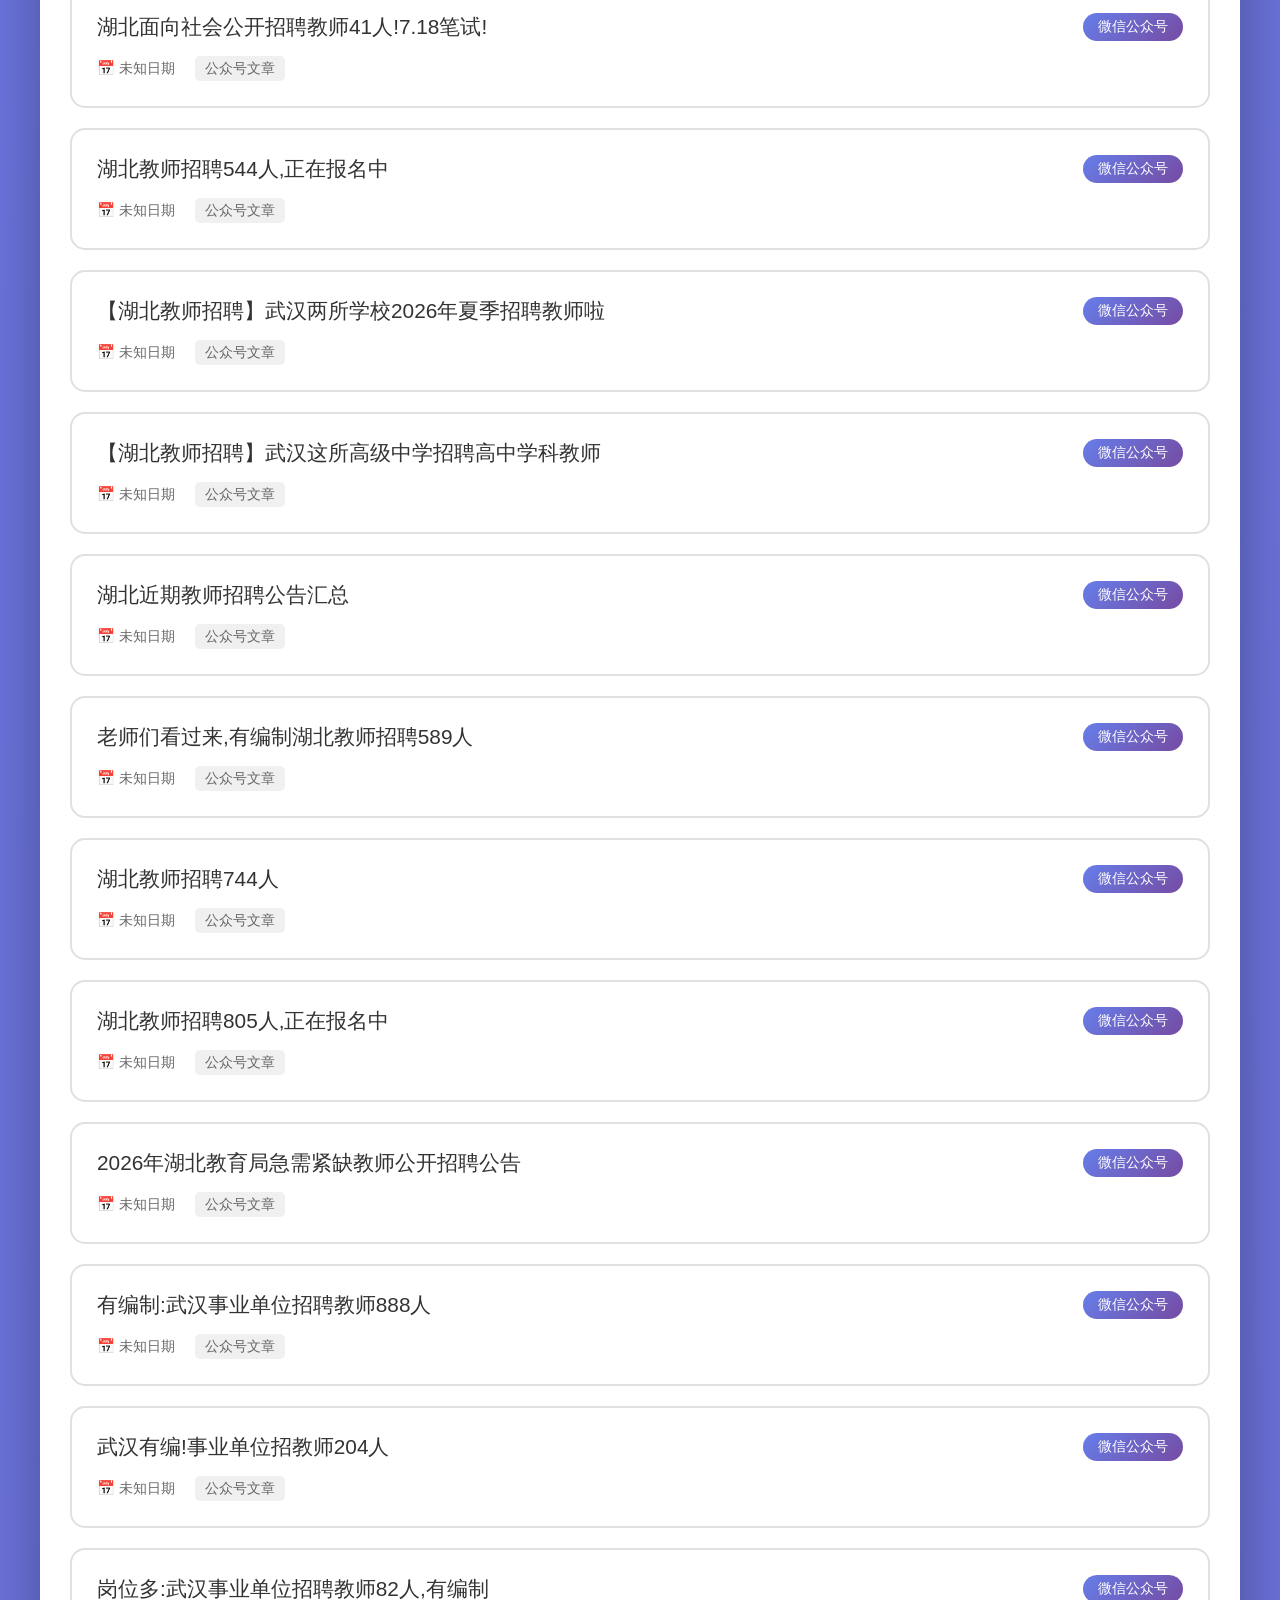
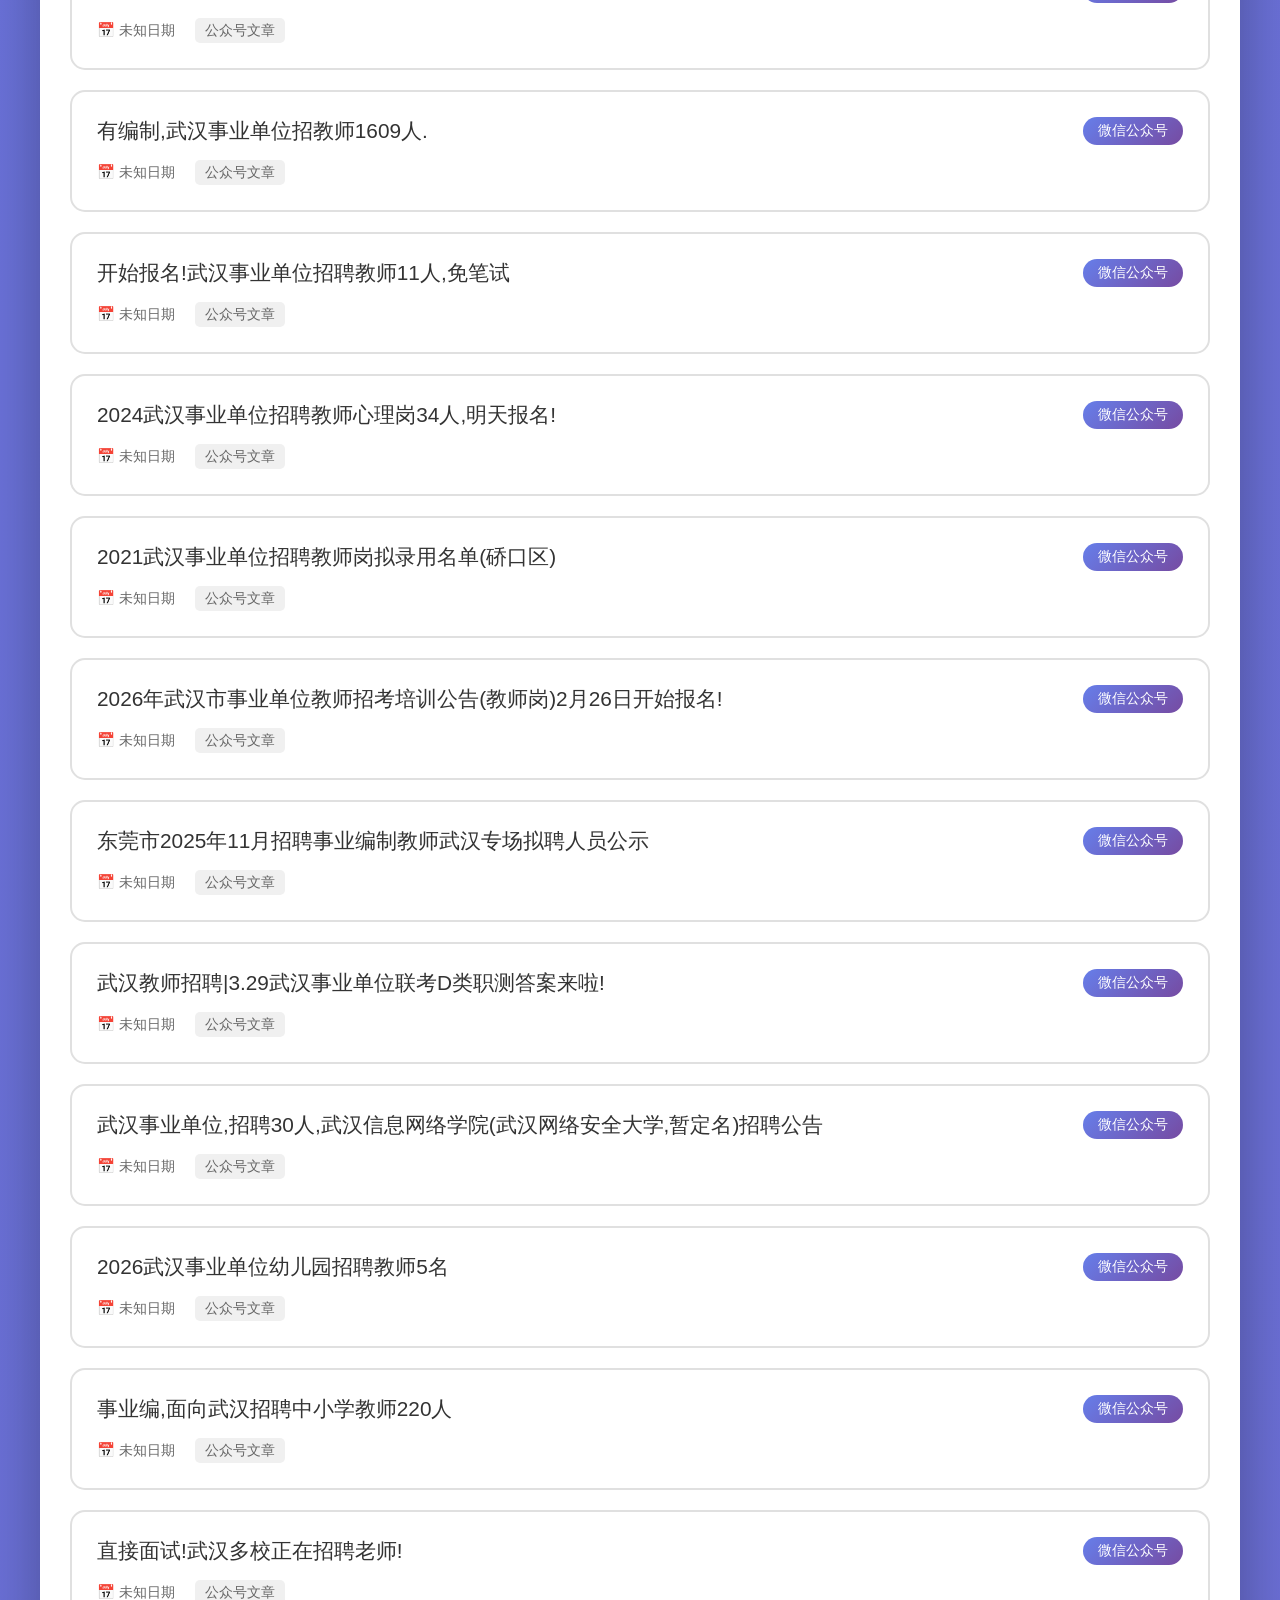
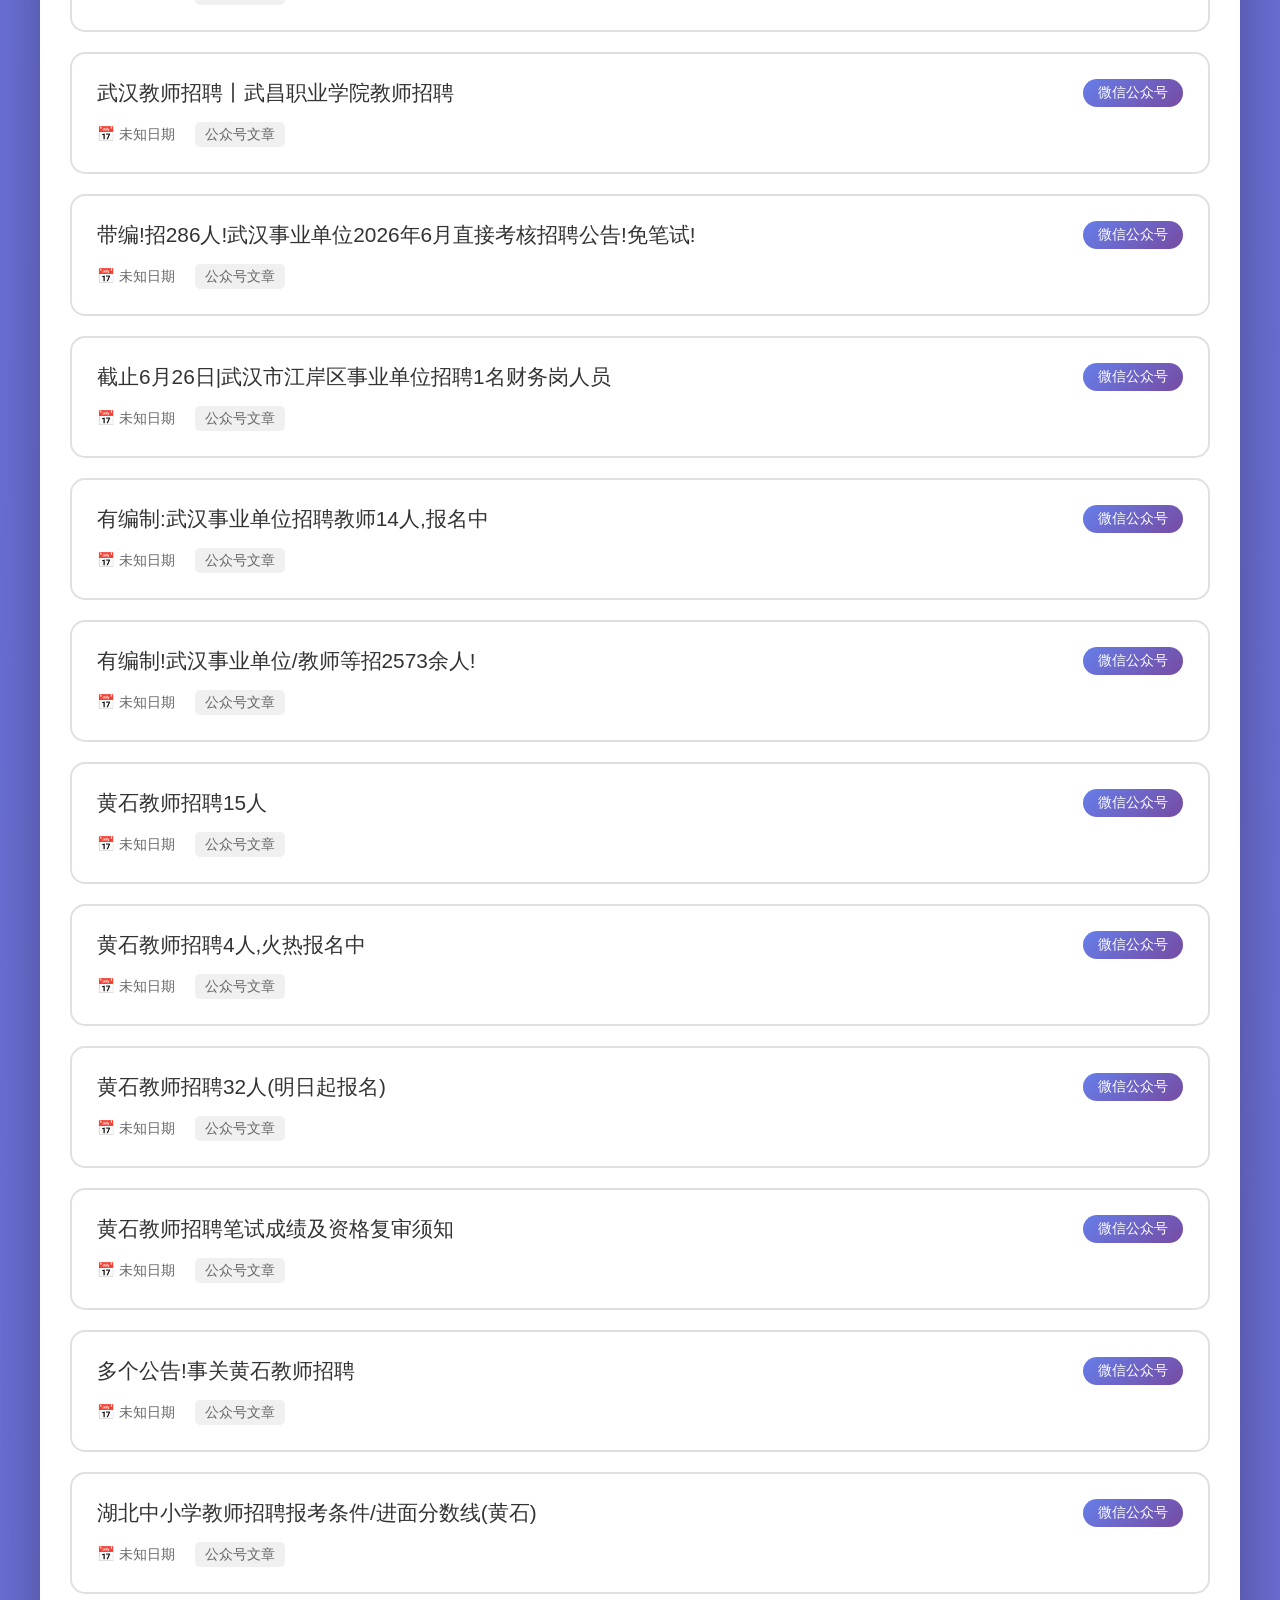
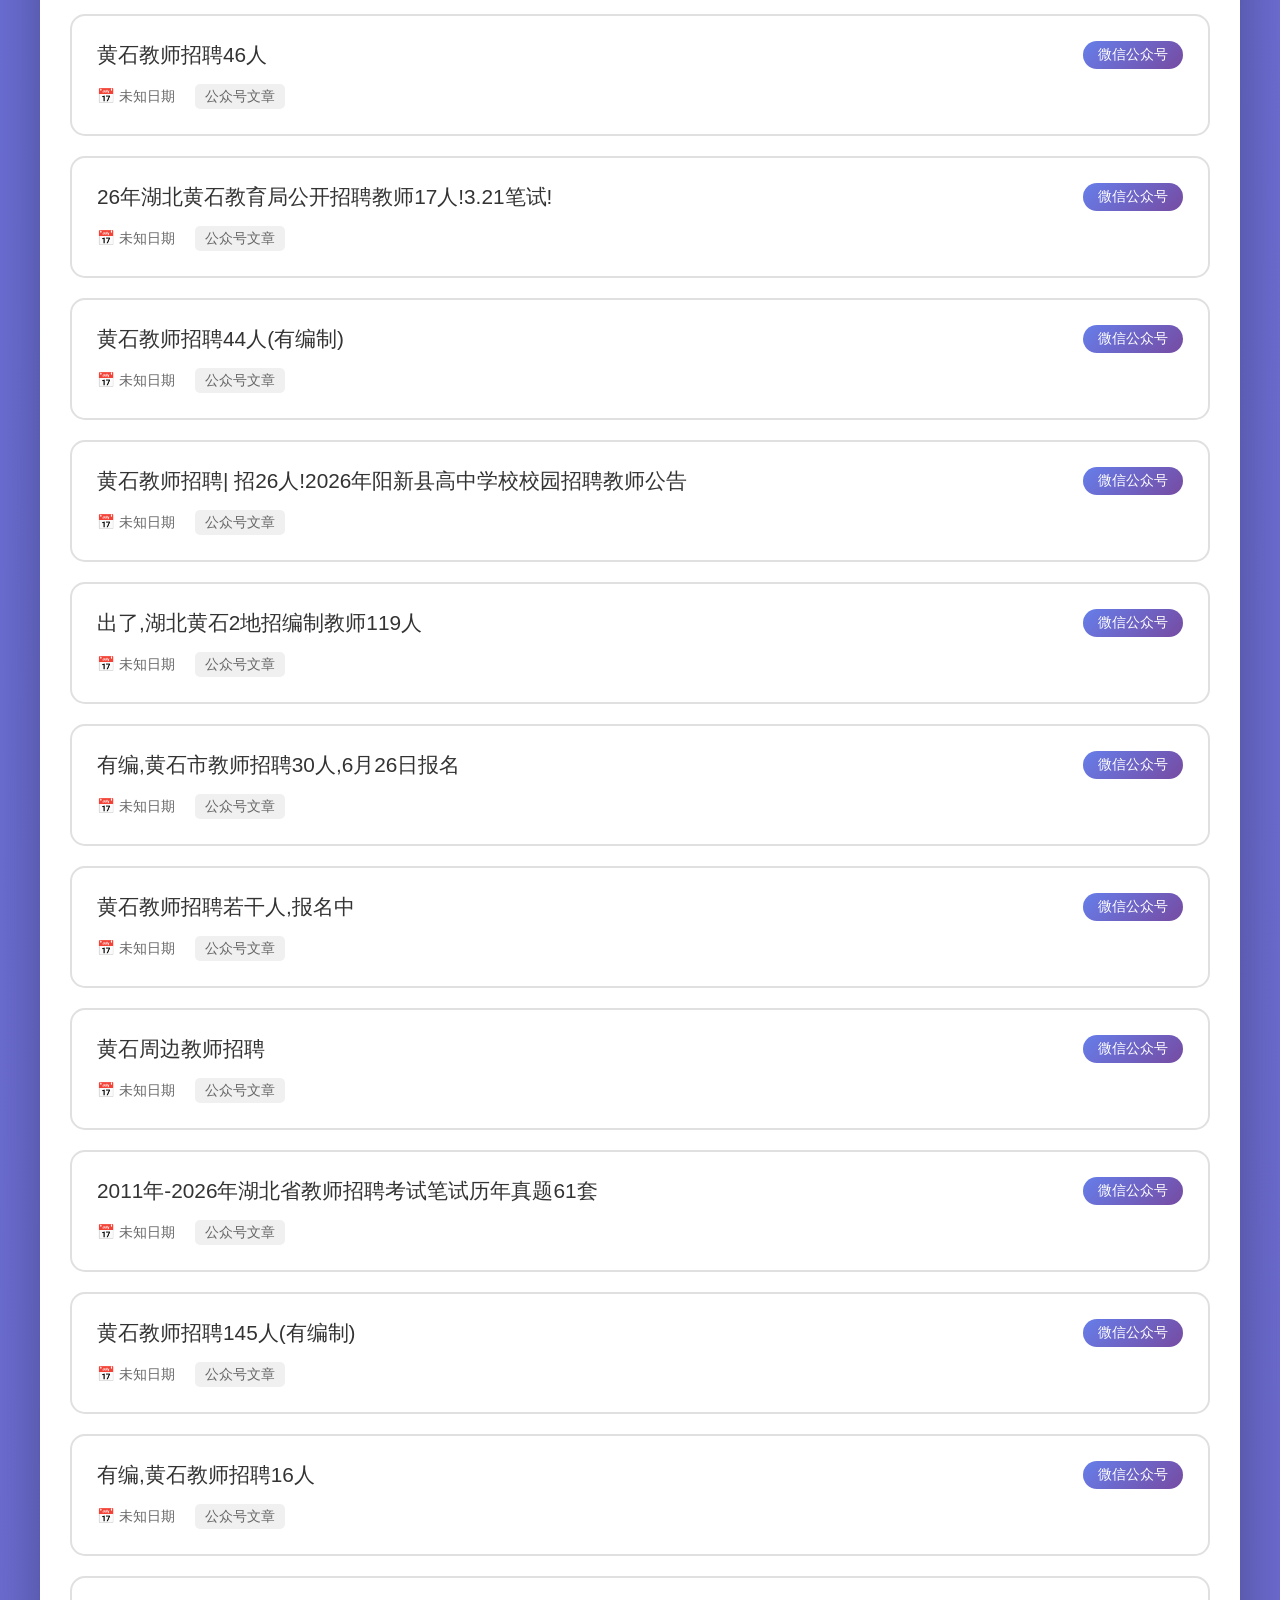
==== commit 041cd751: "移除排除高校招聘开关，改为默认行为" ====
--- a/frontend/index.html
+++ b/frontend/index.html
@@ -23,14 +23,7 @@
             <!-- JS 动态生成 -->
         </div>
 
-        <!-- 额外筛选选项 -->
-        <div class="extra-filters">
-            <label class="toggle-label">
-                <input type="checkbox" id="excludeUniversity" onchange="filterJobs()">
-                <span class="toggle-switch"></span>
-                <span class="toggle-text">排除高校招聘</span>
-            </label>
-        </div>
+        <!-- 额外筛选选项已移除：排除高校招聘现为默认行为 -->
 
         <div class="stats">
             <span id="totalCount">共 0 条信息</span>
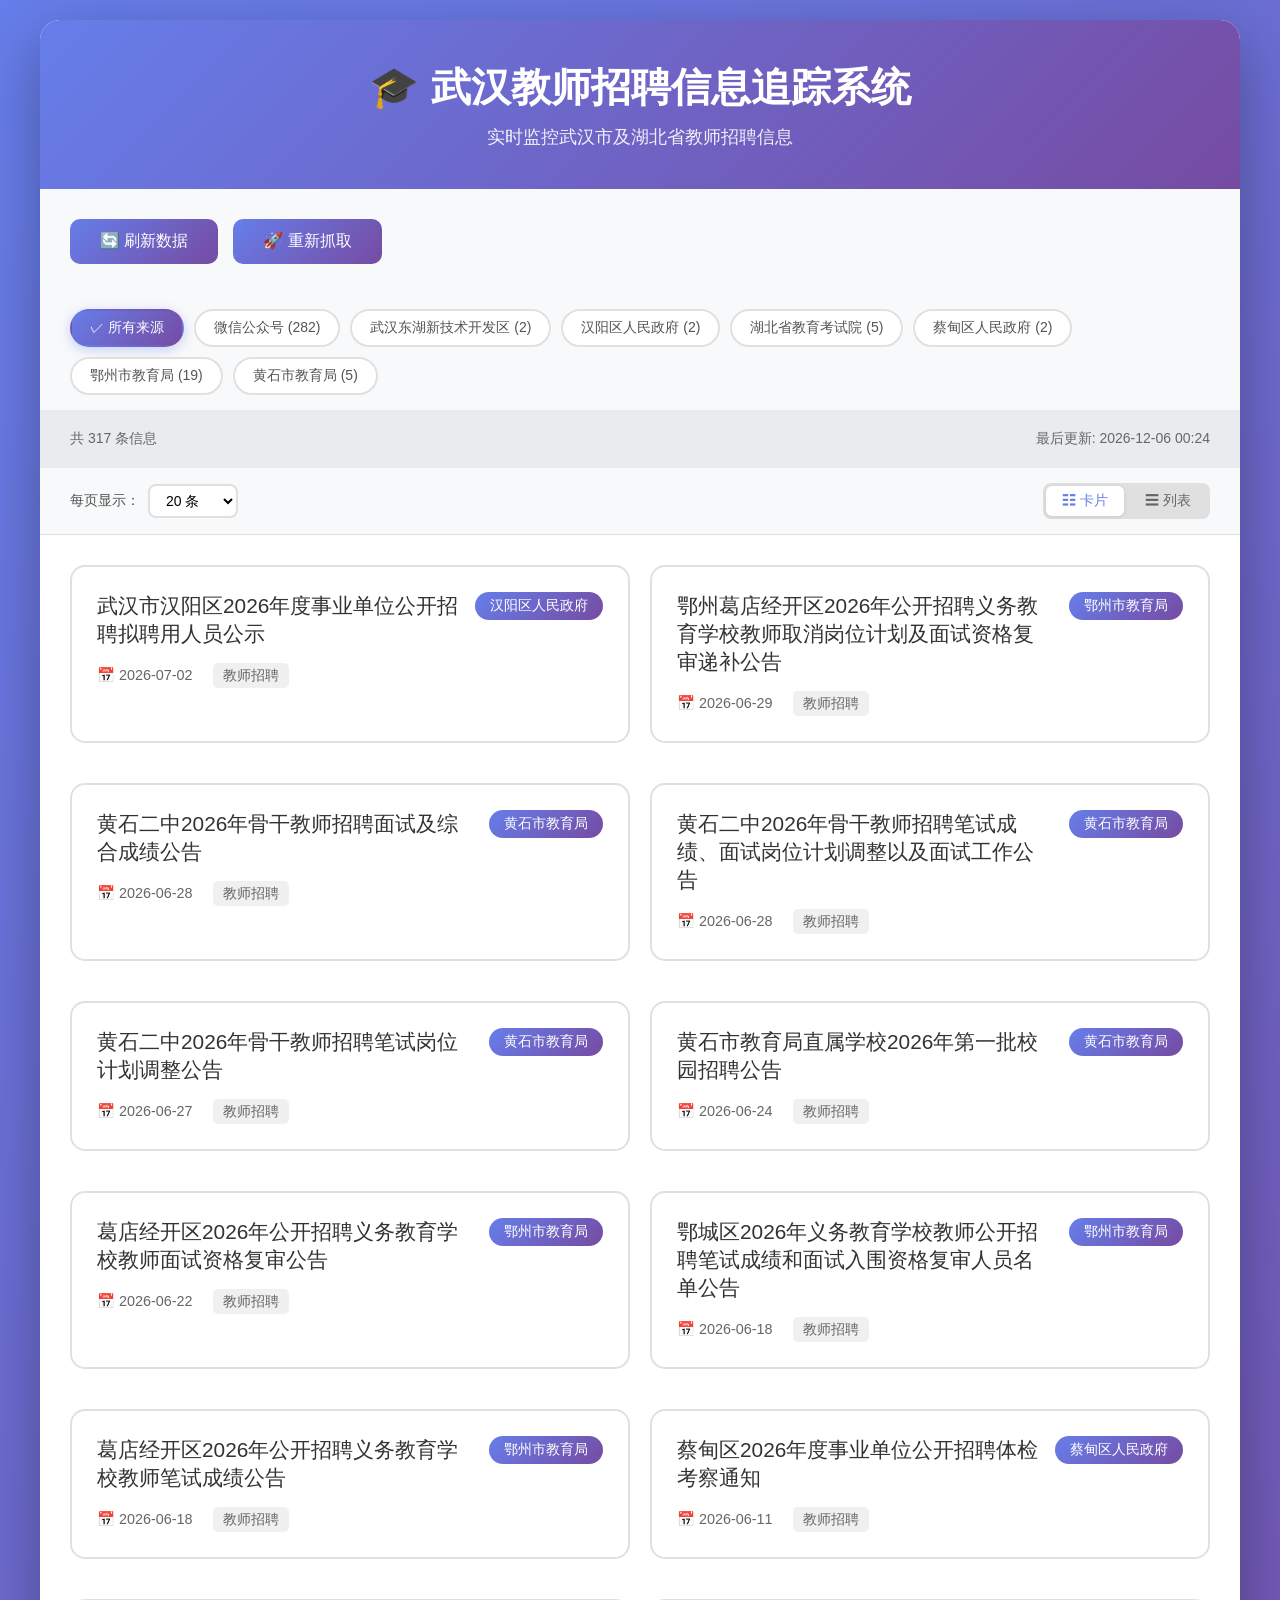
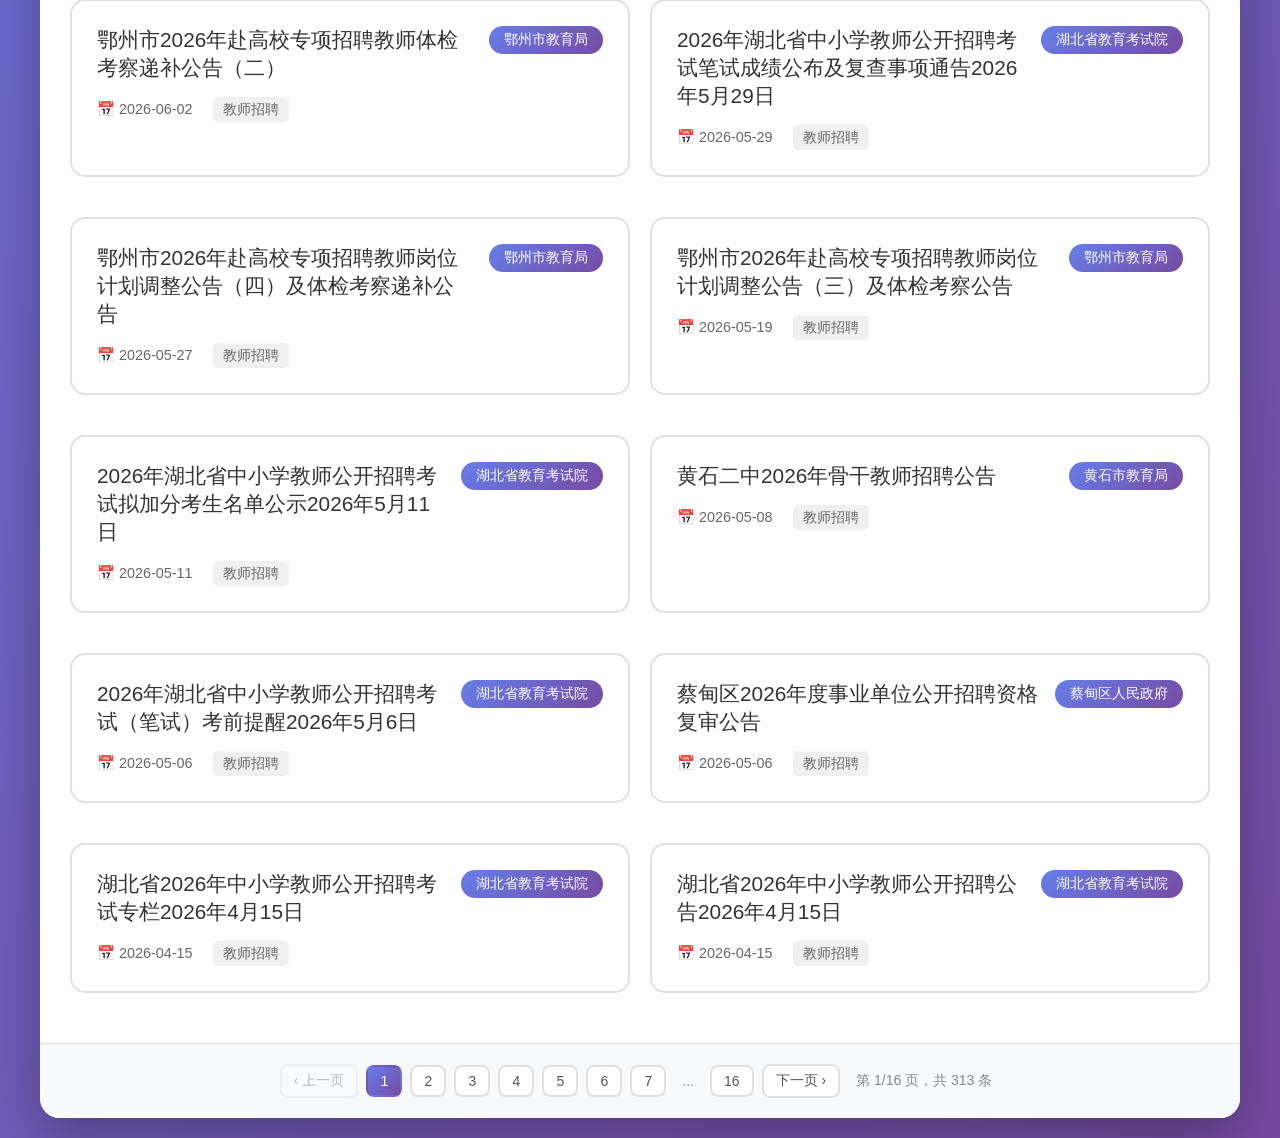
==== commit 3917eb79: "添加分页功能（10/20/50/100条+翻页）和视图切换（卡片/列表）" ====
--- a/frontend/index.html
+++ b/frontend/index.html
@@ -30,9 +30,29 @@
             <span id="lastUpdate">最后更新: --</span>
         </div>
 
+        <!-- 分页与视图控制 -->
+        <div class="pagination-controls">
+            <div class="per-page-selector">
+                <label>每页显示：</label>
+                <select id="perPage" onchange="changePerPage()">
+                    <option value="10">10 条</option>
+                    <option value="20" selected>20 条</option>
+                    <option value="50">50 条</option>
+                    <option value="100">100 条</option>
+                </select>
+            </div>
+            <div class="view-toggle">
+                <button id="cardViewBtn" class="view-btn active" onclick="switchView('card')">☷ 卡片</button>
+                <button id="listViewBtn" class="view-btn" onclick="switchView('list')">☰ 列表</button>
+            </div>
+        </div>
+
         <div id="jobList" class="job-list">
             <p class="loading">正在加载数据...</p>
         </div>
+
+        <!-- 分页导航 -->
+        <div class="pagination-nav" id="paginationNav"></div>
     </div>
 
     <script src="app.js"></script>
--- a/frontend/style.css
+++ b/frontend/style.css
@@ -322,31 +322,188 @@
     font-size: 1.1em;
 }
 
+/* ========== 分页与视图控制 ========== */
+.pagination-controls {
+    padding: 15px 30px;
+    background: #f8f9fa;
+    display: flex;
+    justify-content: space-between;
+    align-items: center;
+    flex-wrap: wrap;
+    gap: 15px;
+    border-bottom: 1px solid #e0e0e0;
+}
+
+.per-page-selector {
+    display: flex;
+    align-items: center;
+    gap: 8px;
+    font-size: 14px;
+    color: #555;
+}
+
+.per-page-selector select {
+    padding: 6px 12px;
+    border: 2px solid #e0e0e0;
+    border-radius: 8px;
+    font-size: 14px;
+    background: white;
+    cursor: pointer;
+}
+
+.view-toggle {
+    display: flex;
+    gap: 5px;
+    background: #e0e0e0;
+    border-radius: 8px;
+    padding: 3px;
+}
+
+.view-btn {
+    padding: 6px 16px;
+    background: transparent;
+    color: #666;
+    border: none;
+    border-radius: 6px;
+    font-size: 14px;
+    cursor: pointer;
+    transition: all 0.25s;
+}
+
+.view-btn.active {
+    background: white;
+    color: #667eea;
+    box-shadow: 0 1px 4px rgba(0,0,0,0.1);
+}
+
+/* ========== 分页导航 ========== */
+.pagination-nav {
+    padding: 20px 30px;
+    background: #f8f9fa;
+    display: flex;
+    justify-content: center;
+    align-items: center;
+    gap: 8px;
+    flex-wrap: wrap;
+    border-top: 1px solid #e0e0e0;
+}
+
+.page-btn {
+    padding: 6px 12px;
+    background: white;
+    color: #555;
+    border: 2px solid #e0e0e0;
+    border-radius: 8px;
+    font-size: 14px;
+    cursor: pointer;
+    transition: all 0.2s;
+    min-width: 36px;
+    text-align: center;
+}
+
+.page-btn:hover {
+    border-color: #667eea;
+    color: #667eea;
+}
+
+.page-btn.active {
+    background: linear-gradient(135deg, #667eea 0%, #764ba2 100%);
+    color: white;
+    border-color: transparent;
+}
+
+.page-btn:disabled {
+    opacity: 0.4;
+    cursor: not-allowed;
+}
+
+.page-info {
+    font-size: 14px;
+    color: #888;
+    margin: 0 8px;
+}
+
+/* ========== 列表式视图 ========== */
+.job-list.list-view {
+    padding: 15px 30px;
+}
+
+.job-item.list-view {
+    padding: 12px 20px;
+    margin-bottom: 8px;
+    border-radius: 10px;
+    display: flex;
+    align-items: center;
+    gap: 20px;
+}
+
+.job-item.list-view .job-header {
+    flex: 1;
+    margin-bottom: 0;
+    display: flex;
+    align-items: center;
+    gap: 15px;
+}
+
+.job-item.list-view .job-title {
+    font-size: 1em;
+    flex: 1;
+    margin-right: 0;
+}
+
+.job-item.list-view .job-source {
+    font-size: 0.8em;
+    padding: 3px 10px;
+    flex-shrink: 0;
+}
+
+.job-item.list-view .job-meta {
+    flex-shrink: 0;
+    font-size: 0.85em;
+}
+
+.job-item.list-view .job-deadline,
+.job-item.list-view .job-account {
+    display: none;
+}
+
+/* ========== 卡片自适应 ========== */
+.job-list {
+    display: grid;
+    grid-template-columns: repeat(auto-fill, minmax(350px, 1fr));
+    gap: 20px;
+    padding: 30px;
+}
+
+.job-list.list-view {
+    display: flex;
+    flex-direction: column;
+    gap: 8px;
+}
+
+/* 响应式 */
 @media (max-width: 768px) {
-    header h1 {
-        font-size: 1.8em;
+    .pagination-controls {
+        flex-direction: column;
+        align-items: stretch;
     }
-    
-    .controls {
-        flex-direction: column;
+
+    .view-toggle {
+        align-self: flex-end;
     }
-    
-    #searchInput {
-        min-width: 100%;
+
+    .job-list {
+        grid-template-columns: 1fr;
+        padding: 15px;
     }
 
-    .source-cards {
-        padding: 12px 15px;
-        gap: 8px;
+    .pagination-nav {
+        padding: 15px;
     }
-
-    .source-card {
-        padding: 6px 14px;
-        font-size: 13px;
+}
+
+@media (min-width: 1200px) {
+    .job-list:not(.list-view) {
+        grid-template-columns: repeat(auto-fill, minmax(380px, 1fr));
     }
-    
-    .job-header {
-        flex-direction: column;
-        gap: 10px;
-    }
-}
+}
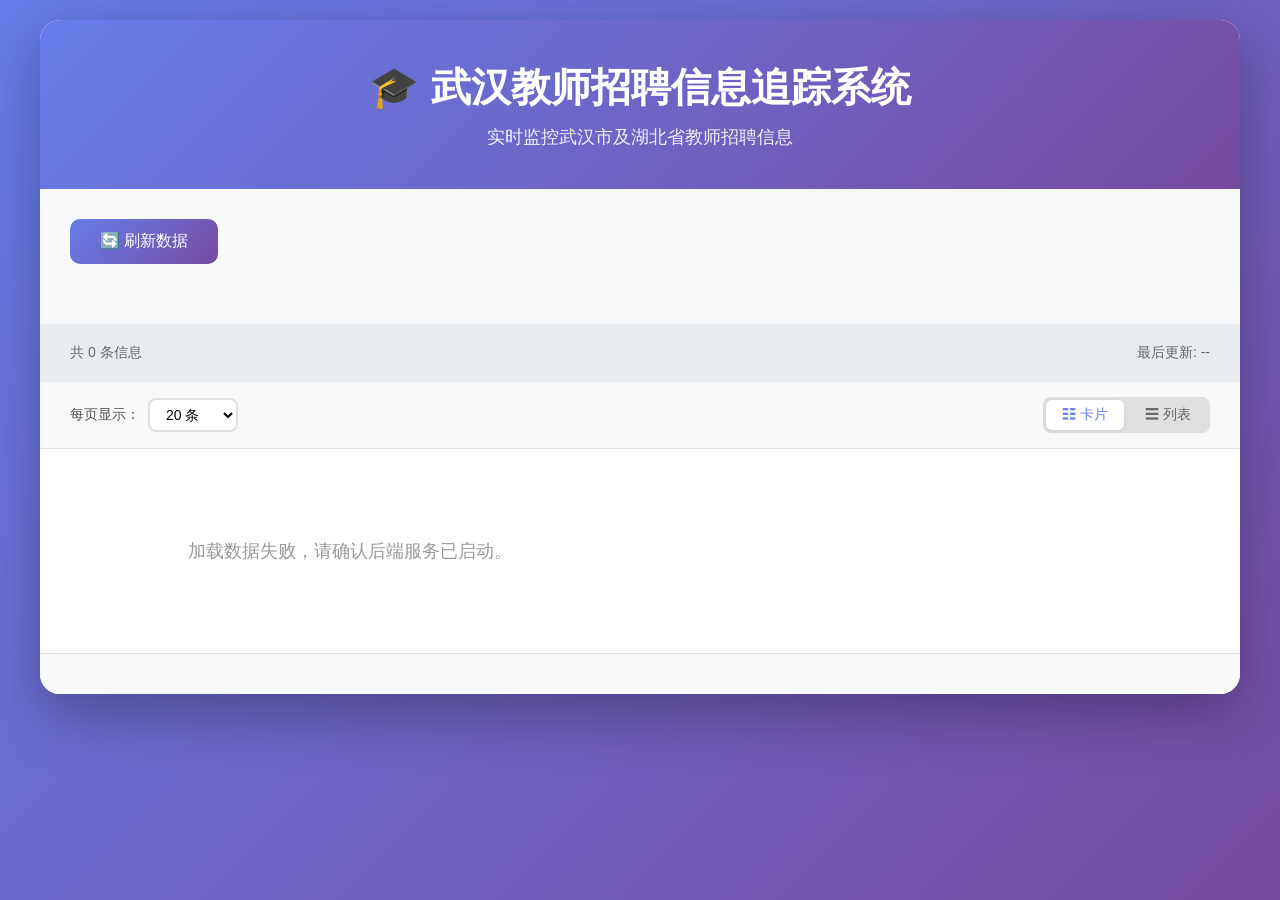
==== commit 343f8b9d: "自托管部署：新增 Flask 常驻后端(server/) + Nginx/systemd 部署脚本，前端改调 /api/jobs，关闭 GitHub Actions 定时，移除废弃 Cloudflar" ====
--- a/frontend/index.html
+++ b/frontend/index.html
@@ -15,7 +15,6 @@
 
         <div class="controls">
             <button onclick="loadJobs()">🔄 刷新数据</button>
-            <button onclick="requestTriggerCrawl()" id="crawlBtn">🚀 重新抓取</button>
         </div>
 
         <!-- 来源筛选卡片 -->
--- a/frontend/style.css
+++ b/frontend/style.css
@@ -487,16 +487,16 @@
         flex-direction: column;
         align-items: stretch;
     }
-
+    
     .view-toggle {
         align-self: flex-end;
     }
-
+    
     .job-list {
         grid-template-columns: 1fr;
         padding: 15px;
     }
-
+    
     .pagination-nav {
         padding: 15px;
     }
@@ -507,3 +507,26 @@
         grid-template-columns: repeat(auto-fill, minmax(380px, 1fr));
     }
 }
+
+/* 复制标题按钮（微信文章） */
+.copy-btn {
+    display: inline-flex;
+    align-items: center;
+    gap: 4px;
+    padding: 4px 10px;
+    background: #fff7e6;
+    border: 1px solid #ffd591;
+    border-radius: 6px;
+    font-size: 0.78em;
+    color: #e67e22;
+    cursor: pointer;
+    transition: all 0.2s;
+    white-space: nowrap;
+}
+.copy-btn:hover {
+    background: #ffe4b3;
+    border-color: #e67e22;
+}
+.copy-btn:active {
+    transform: scale(0.96);
+}
